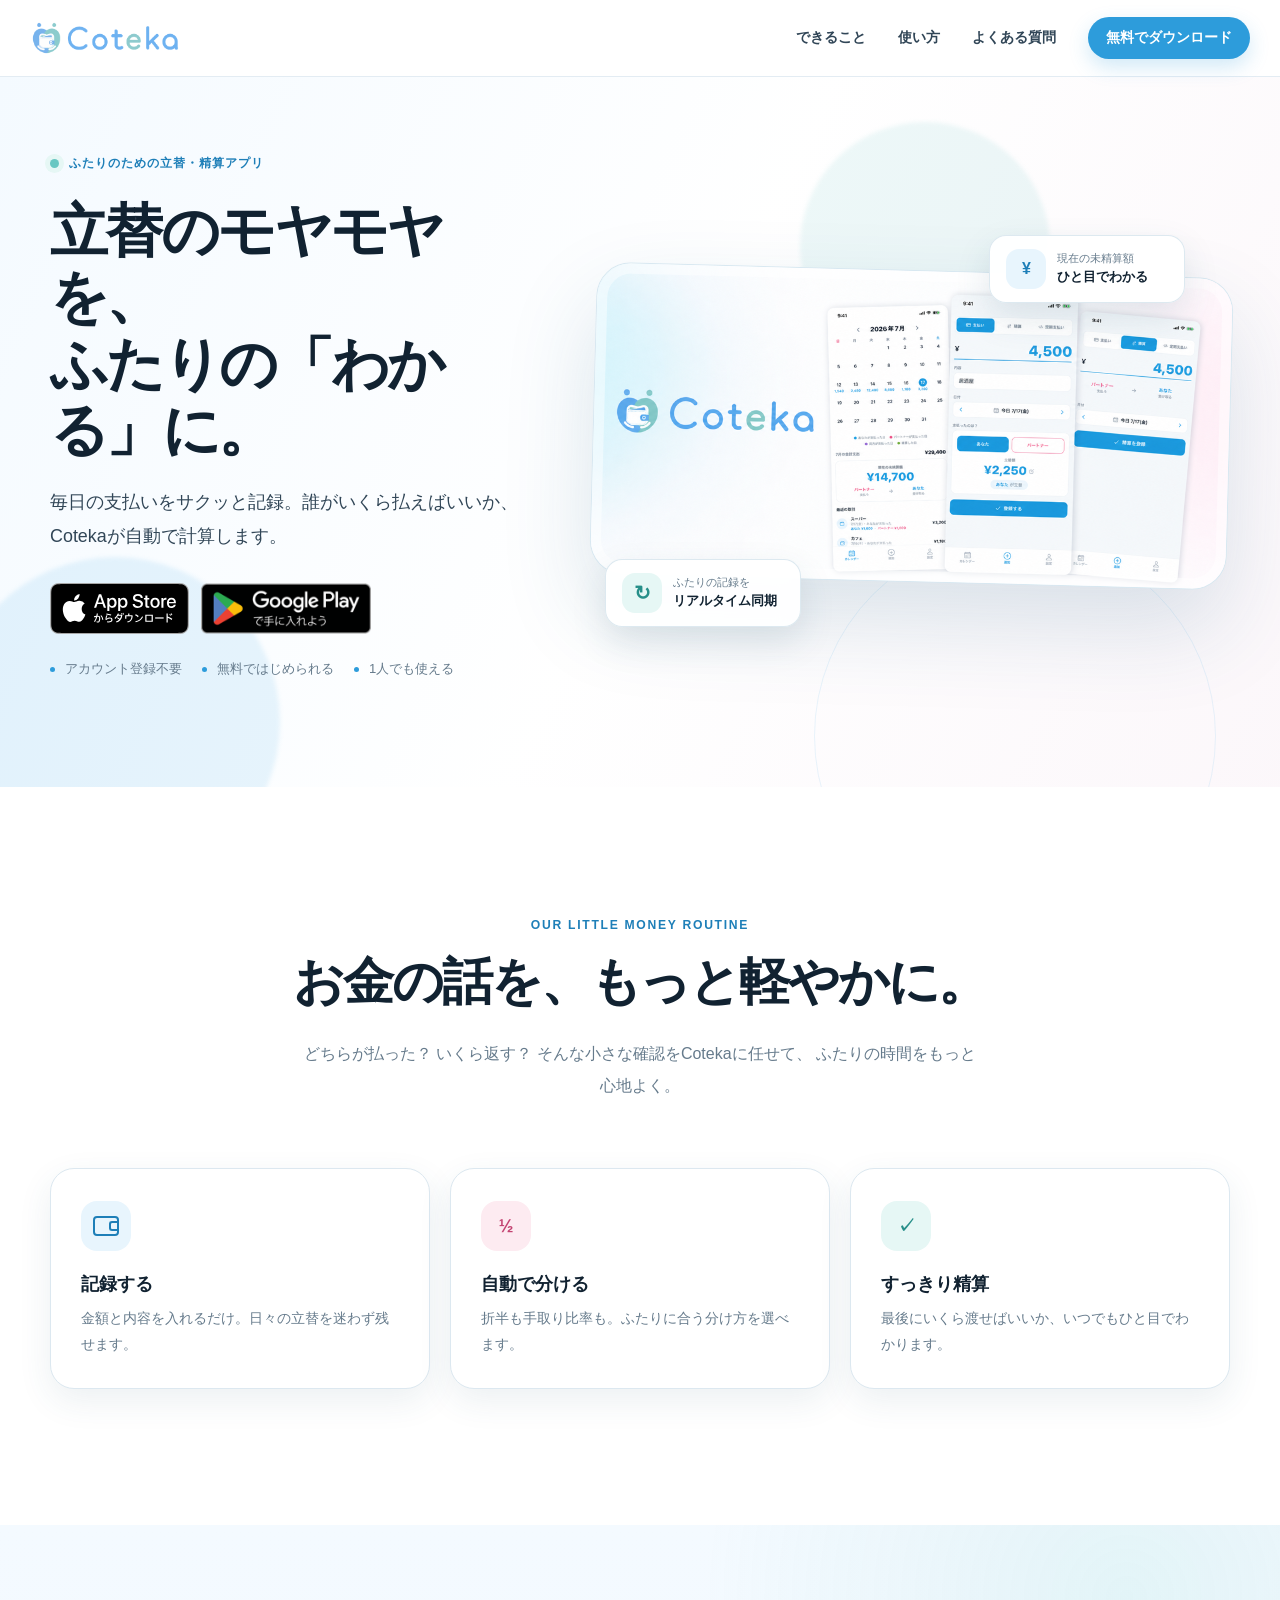
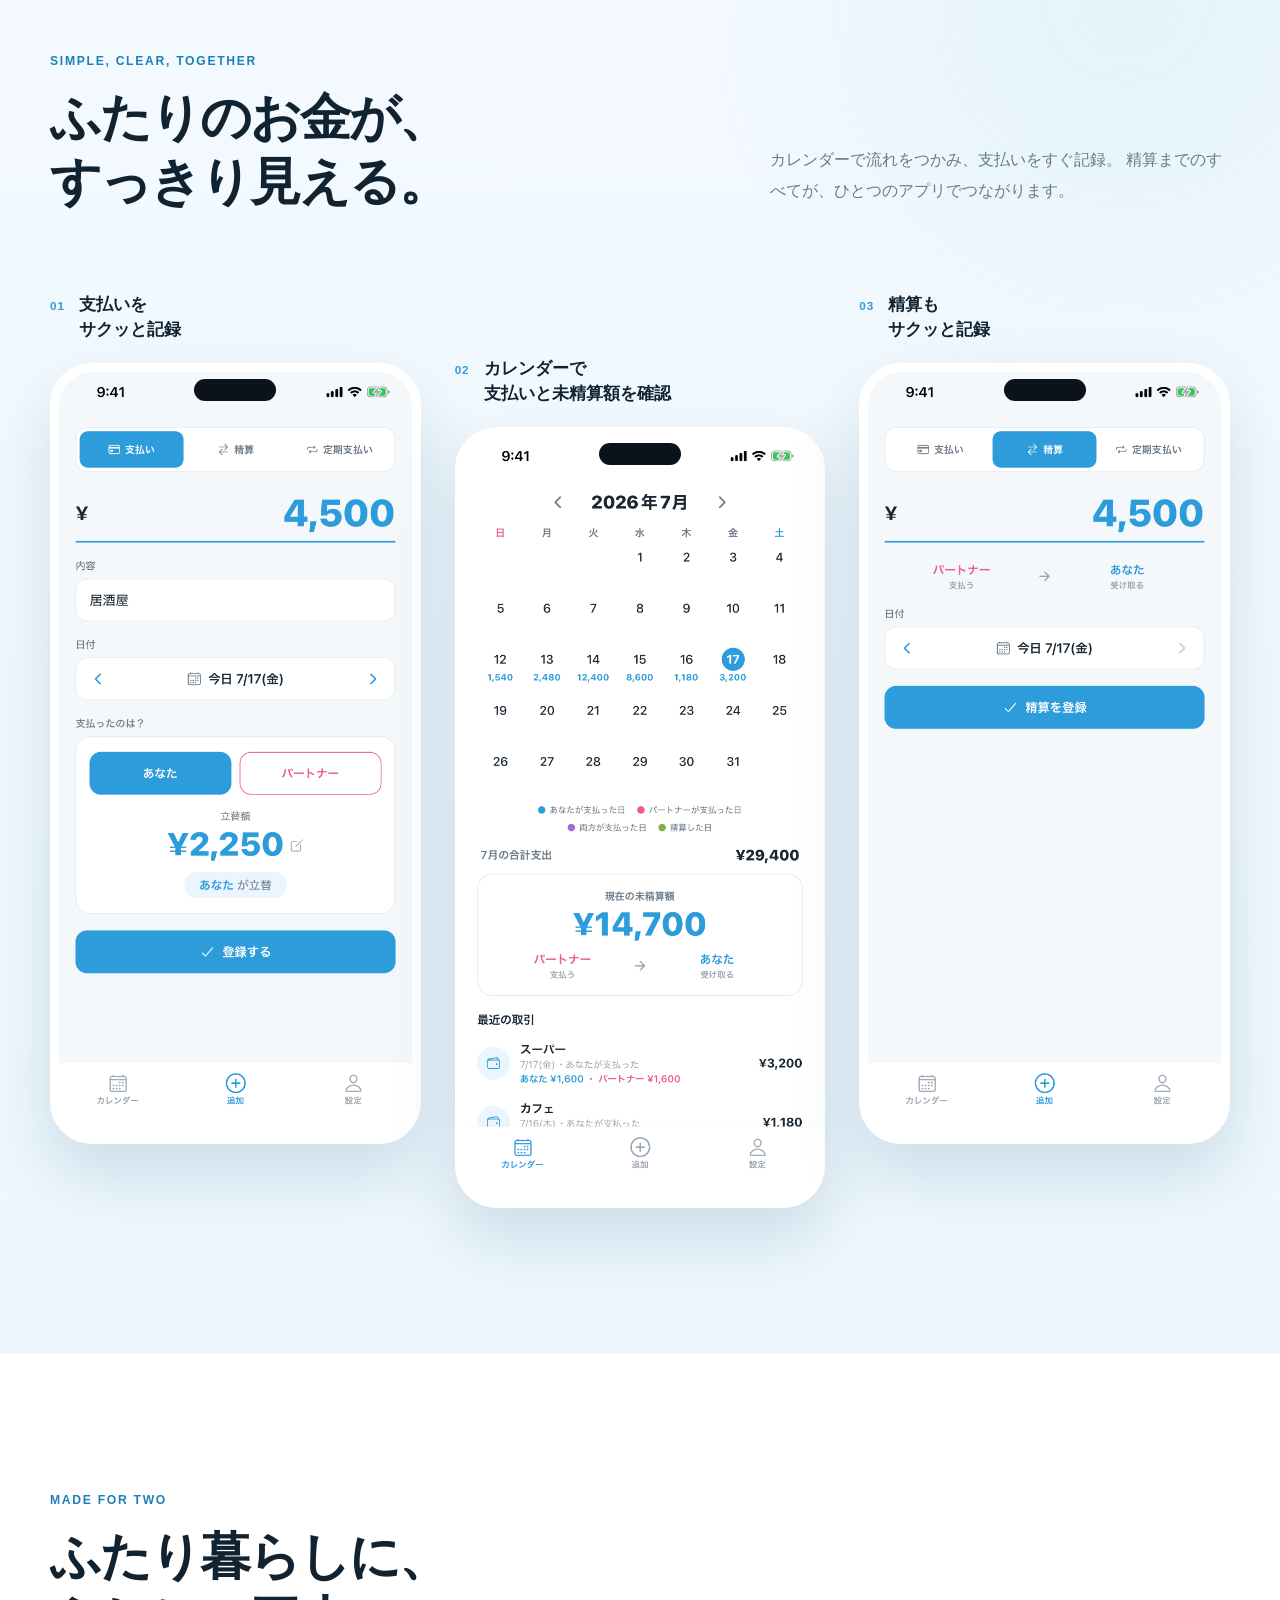
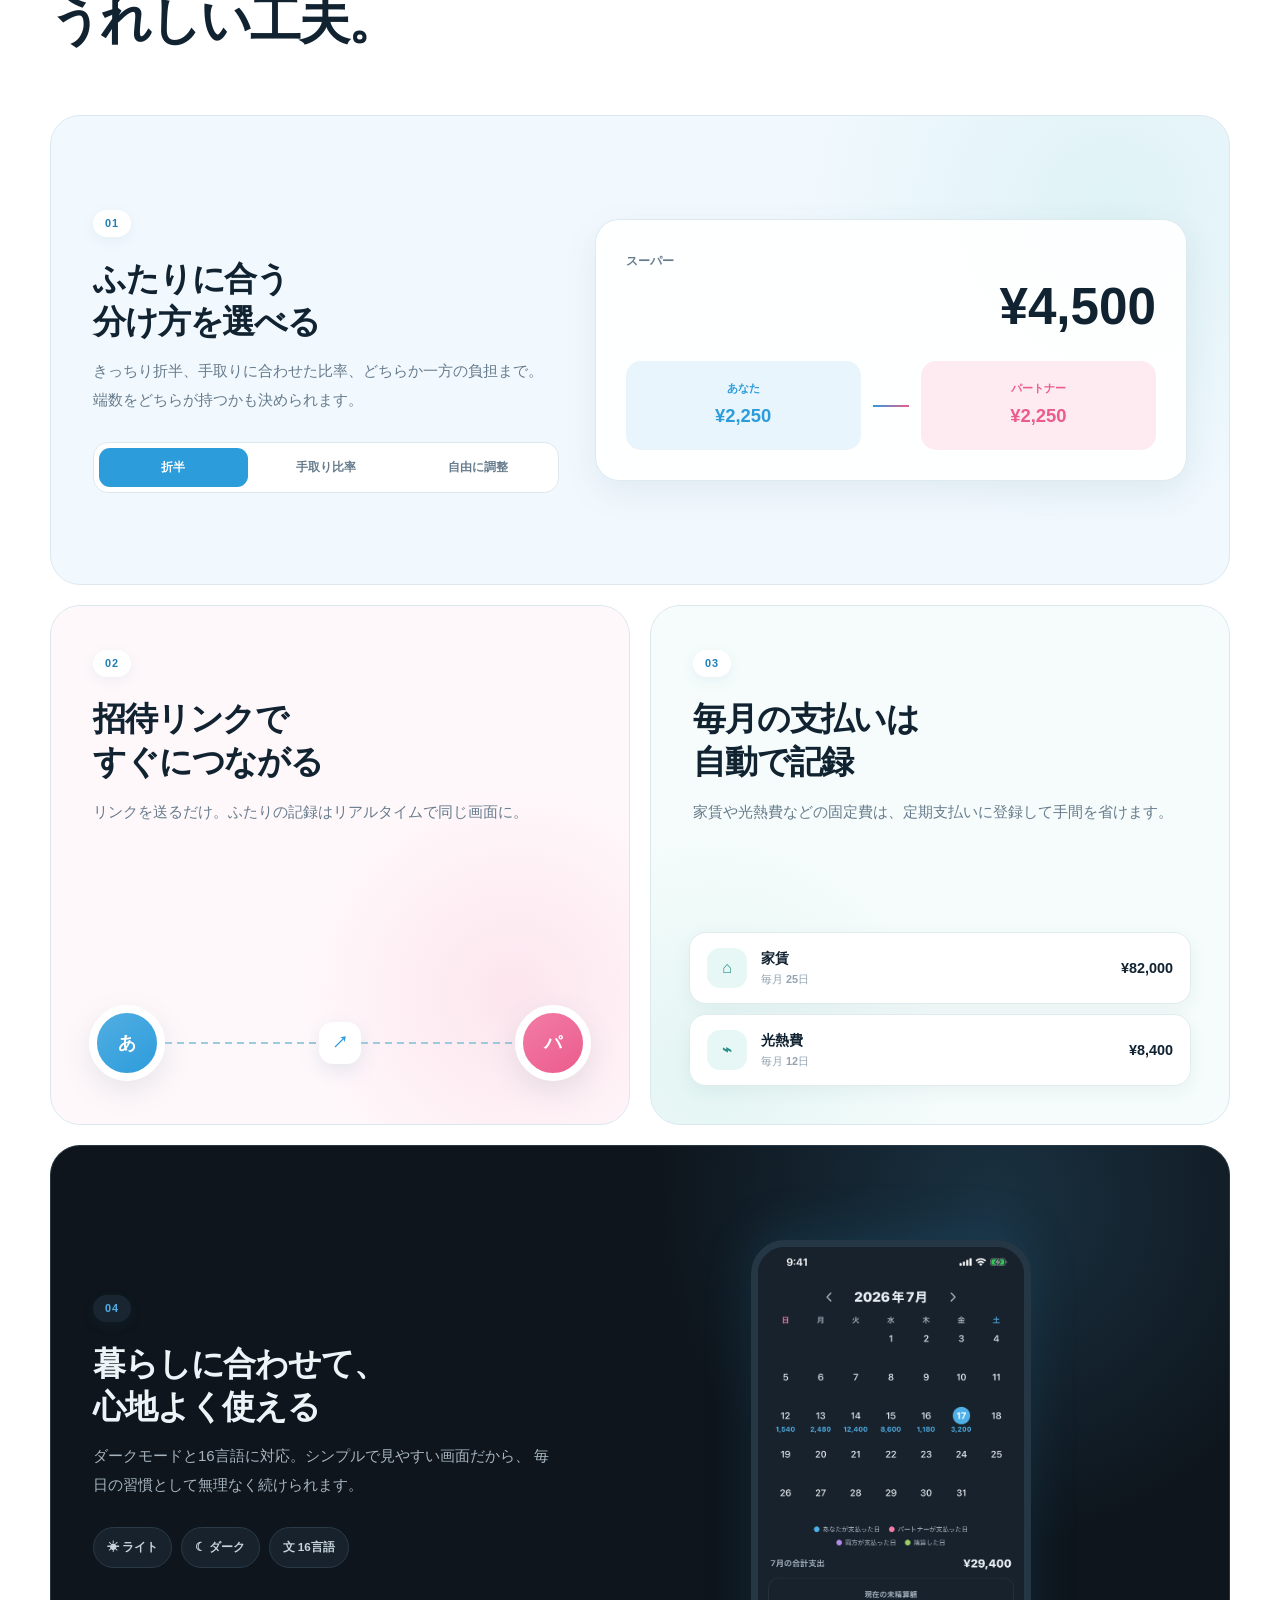
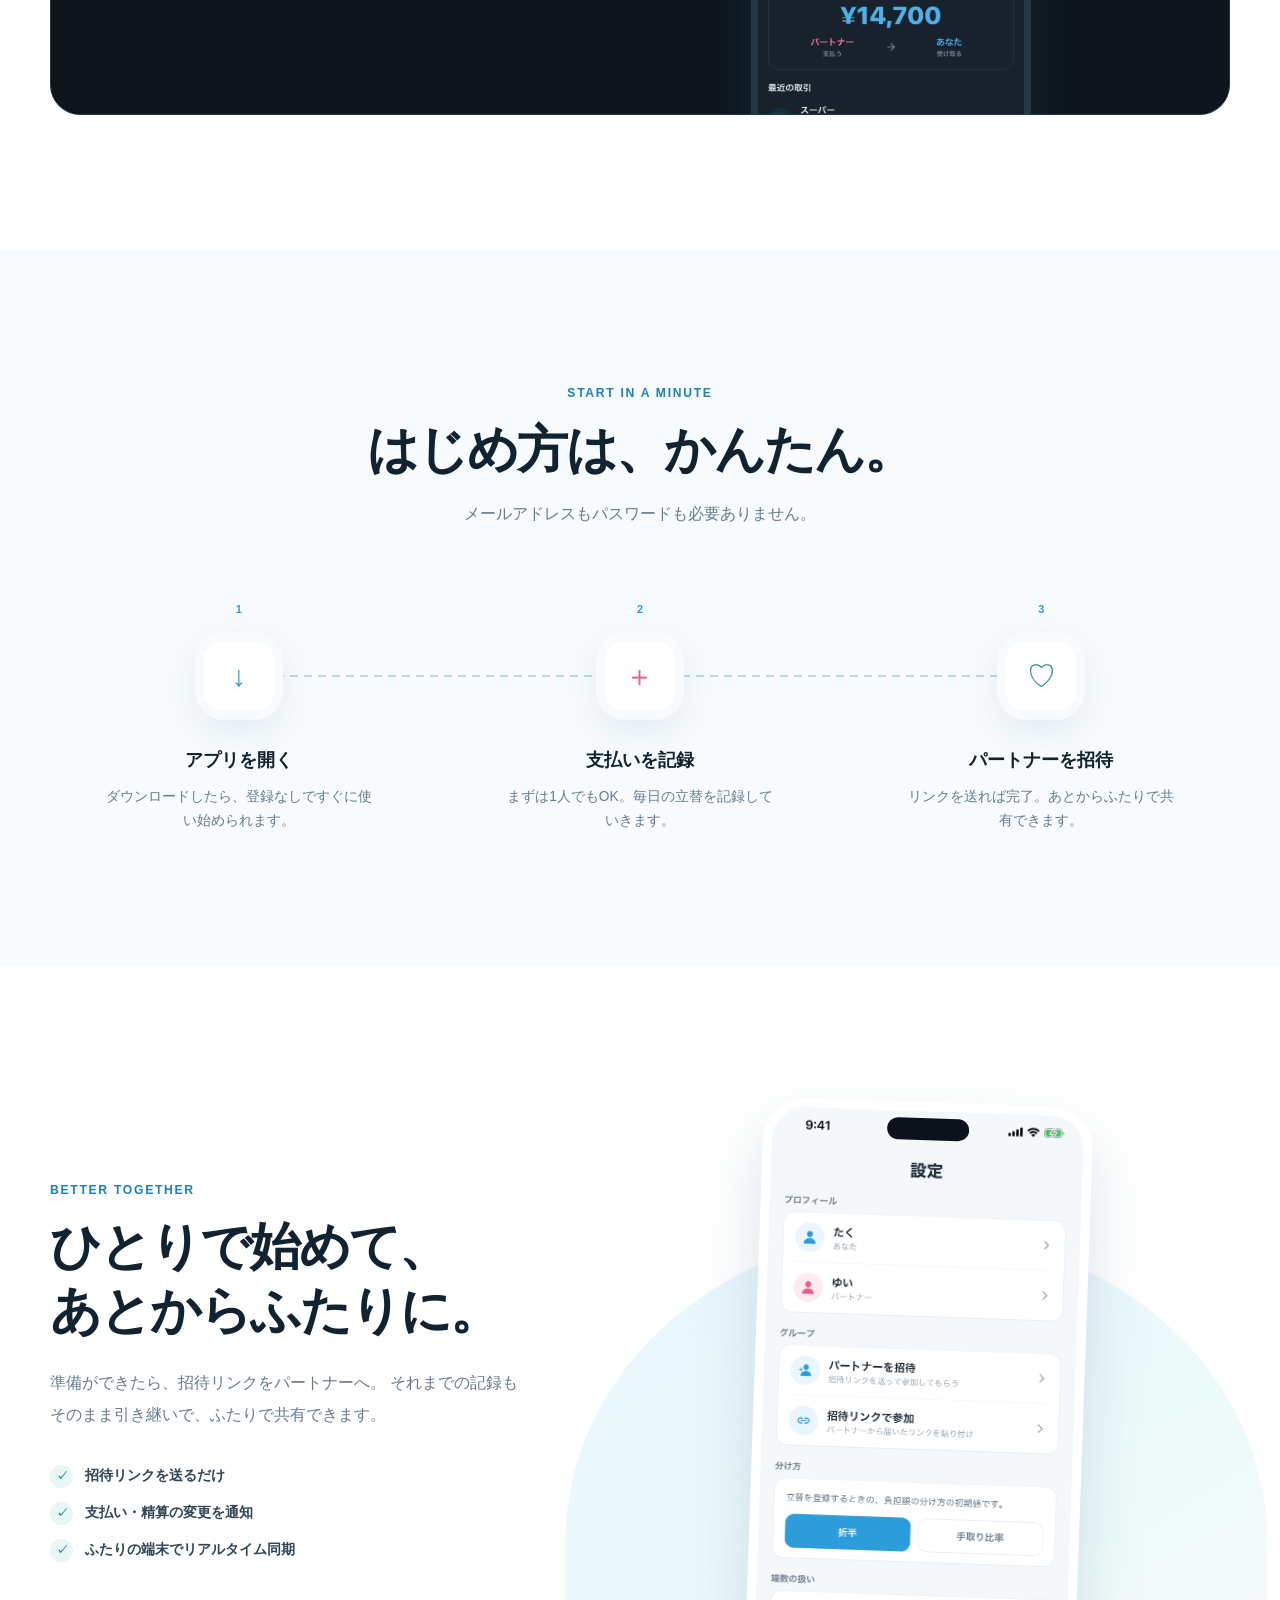
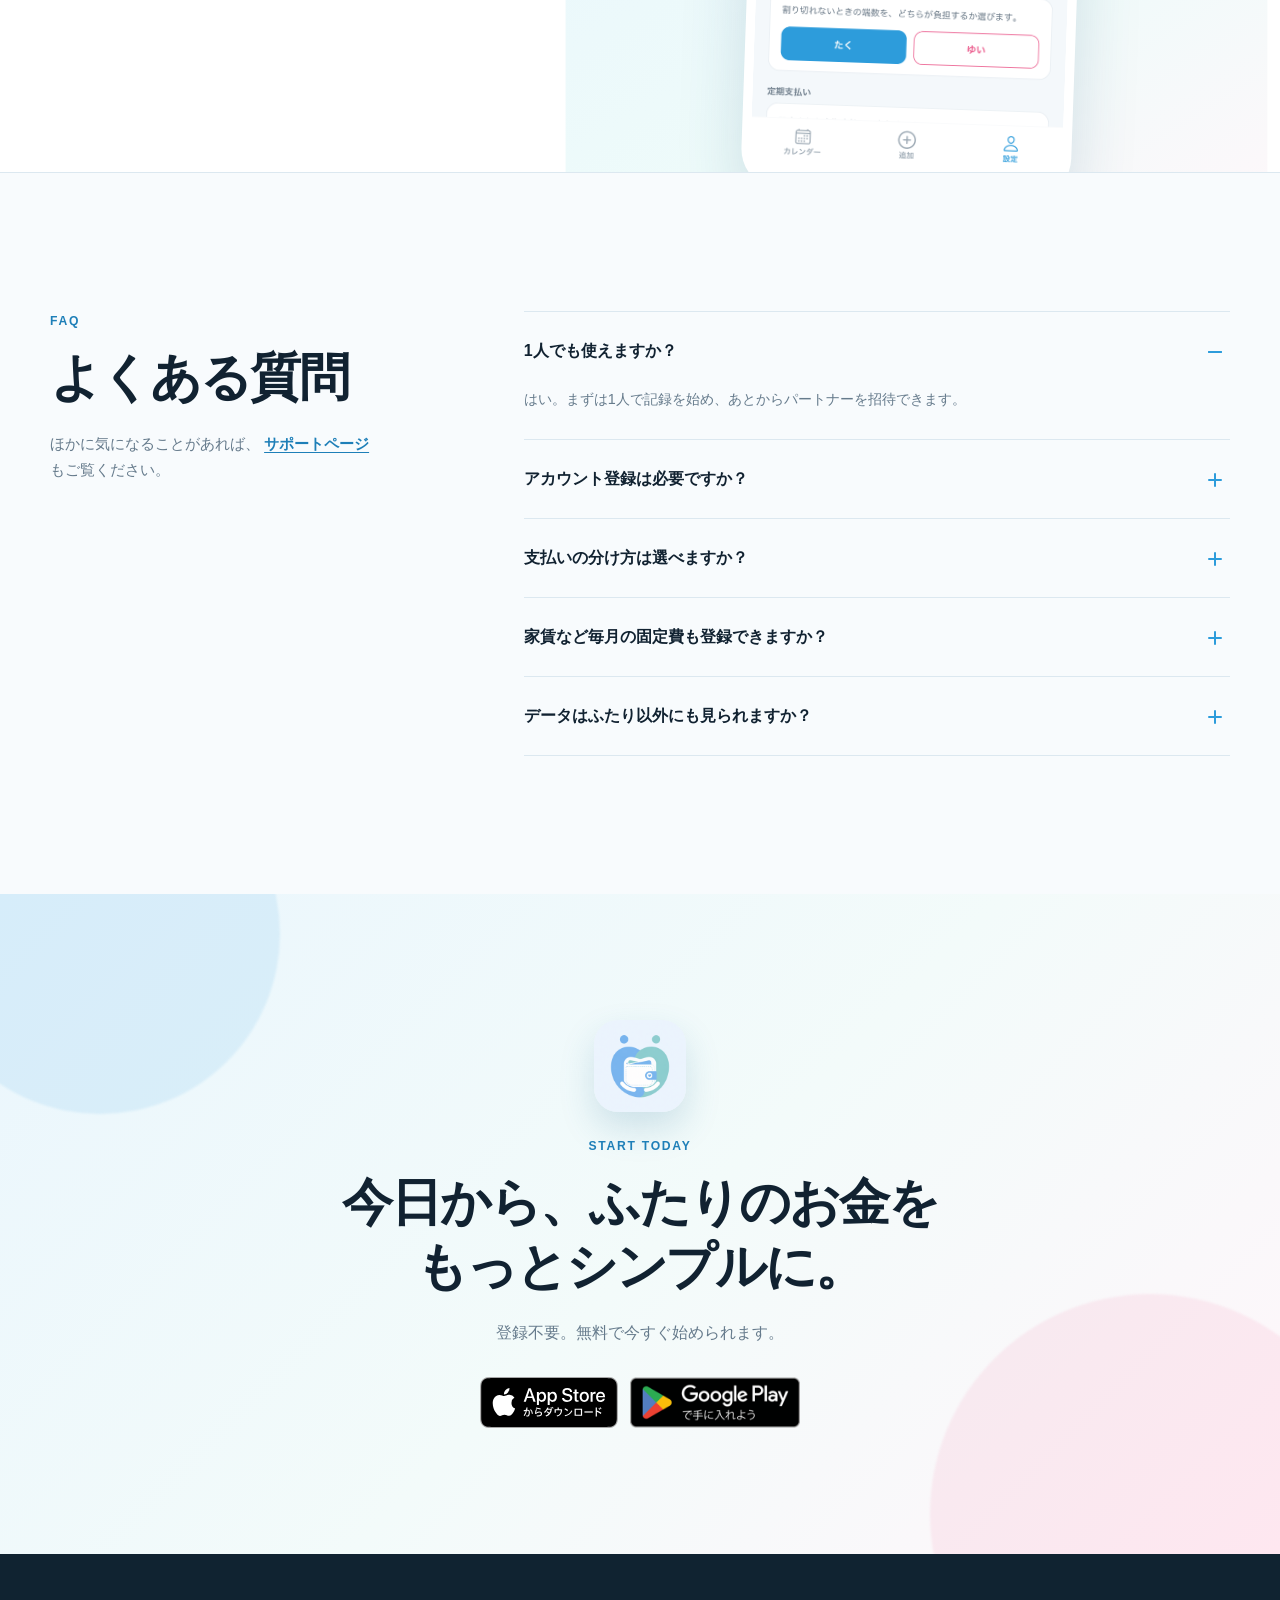
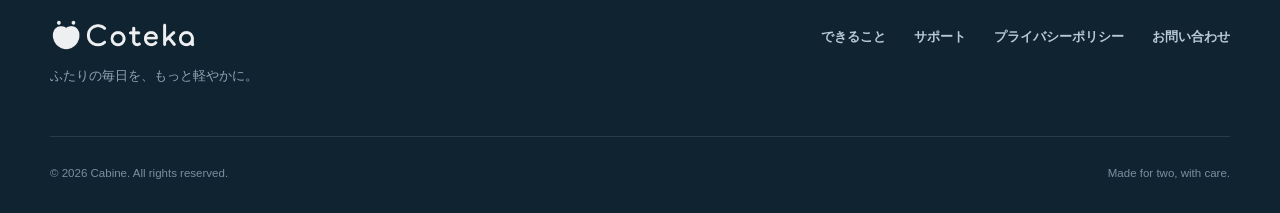
==== coteka/index.html @ ec0e676b "Add Coteka landing page" ====
<!doctype html>
<html lang="ja">
  <head>
    <meta charset="utf-8">
    <meta name="viewport" content="width=device-width, initial-scale=1">
    <meta name="theme-color" content="#f7fbff">
    <title>Coteka（コテカ）｜ふたりの立替・精算アプリ</title>
    <meta
      name="description"
      content="Coteka（コテカ）は、カップル・夫婦・同棲・ルームシェアなど、ふたりの毎日の立替をかんたんに記録・精算できるアプリです。"
    >
    <link rel="canonical" href="https://cabine.io/coteka/">
    <meta property="og:type" content="website">
    <meta property="og:locale" content="ja_JP">
    <meta property="og:site_name" content="Coteka">
    <meta property="og:title" content="Coteka｜ふたりの立替、これひとつで">
    <meta
      property="og:description"
      content="記録するだけで、誰がいくら払うかを自動計算。ふたりのための立替・精算アプリ。"
    >
    <meta property="og:url" content="https://cabine.io/coteka/">
    <meta property="og:image" content="https://cabine.io/coteka/assets/coteka-hero.png">
    <meta property="og:image:width" content="1024">
    <meta property="og:image:height" content="500">
    <meta name="twitter:card" content="summary_large_image">
    <link rel="icon" type="image/png" href="../assets/coteka-icon.png">
    <link rel="apple-touch-icon" href="../assets/coteka-icon.png">
    <link rel="stylesheet" href="./landing.css?v=20260729-2">
  </head>
  <body>
    <header class="site-header">
      <div class="nav-shell">
        <a class="brand" href="./" aria-label="Coteka ホーム">
          <img
            src="./assets/coteka-wordmark.png"
            width="1953"
            height="478"
            alt="Coteka"
          >
        </a>
        <nav class="nav-links" aria-label="メインナビゲーション">
          <a href="#features">できること</a>
          <a href="#how-to">使い方</a>
          <a href="#faq">よくある質問</a>
        </nav>
        <a class="nav-cta" href="#download">無料でダウンロード</a>
      </div>
    </header>

    <main>
      <section class="hero" aria-labelledby="hero-title">
        <div class="hero-glow hero-glow-one" aria-hidden="true"></div>
        <div class="hero-glow hero-glow-two" aria-hidden="true"></div>
        <div class="section-shell hero-grid">
          <div class="hero-copy">
            <p class="eyebrow">
              <span class="eyebrow-dot" aria-hidden="true"></span>
              ふたりのための立替・精算アプリ
            </p>
            <h1 id="hero-title">
              <span>立替のモヤモヤを、</span>
              <span>ふたりの「わかる」に。</span>
            </h1>
            <p class="hero-lead">
              毎日の支払いをサクッと記録。誰がいくら払えばいいか、
              Cotekaが自動で計算します。
            </p>
            <div class="store-links" aria-label="アプリをダウンロード">
              <a
                class="store-link"
                href="https://apps.apple.com/app/id6789443952"
                rel="noopener"
                aria-label="App Storeからダウンロード"
              >
                <img src="../assets/app-store-badge.svg" width="168" height="56" alt="">
              </a>
              <a
                class="store-link"
                href="https://play.google.com/store/apps/details?id=io.cabine.coteka"
                rel="noopener"
                aria-label="Google Playで手に入れよう"
              >
                <img src="./assets/google-play-badge.png" width="187" height="56" alt="">
              </a>
            </div>
            <ul class="hero-points" aria-label="Cotekaの特長">
              <li>アカウント登録不要</li>
              <li>無料ではじめられる</li>
              <li>1人でも使える</li>
            </ul>
          </div>

          <div class="hero-visual">
            <div class="hero-card">
              <img
                src="./assets/coteka-hero.png"
                width="1024"
                height="500"
                alt="Cotekaのカレンダー、支払い入力、精算画面"
                fetchpriority="high"
              >
            </div>
            <div class="float-note float-note-balance">
              <span class="float-icon float-icon-blue" aria-hidden="true">¥</span>
              <span>
                <small>現在の未精算額</small>
                <strong>ひと目でわかる</strong>
              </span>
            </div>
            <div class="float-note float-note-sync">
              <span class="float-icon float-icon-mint" aria-hidden="true">↻</span>
              <span>
                <small>ふたりの記録を</small>
                <strong>リアルタイム同期</strong>
              </span>
            </div>
          </div>
        </div>
      </section>

      <section class="intro" aria-labelledby="intro-title">
        <div class="section-shell intro-shell">
          <p class="section-kicker">OUR LITTLE MONEY ROUTINE</p>
          <h2 id="intro-title">
            お金の話を、<br class="mobile-break">もっと軽やかに。
          </h2>
          <p class="section-lead">
            どちらが払った？ いくら返す？ そんな小さな確認をCotekaに任せて、
            ふたりの時間をもっと心地よく。
          </p>
          <div class="intro-cards">
            <article>
              <span class="mini-icon mini-icon-wallet" aria-hidden="true"></span>
              <h3>記録する</h3>
              <p>金額と内容を入れるだけ。日々の立替を迷わず残せます。</p>
            </article>
            <article>
              <span class="mini-icon mini-icon-split" aria-hidden="true">½</span>
              <h3>自動で分ける</h3>
              <p>折半も手取り比率も。ふたりに合う分け方を選べます。</p>
            </article>
            <article>
              <span class="mini-icon mini-icon-check" aria-hidden="true">✓</span>
              <h3>すっきり精算</h3>
              <p>最後にいくら渡せばいいか、いつでもひと目でわかります。</p>
            </article>
          </div>
        </div>
      </section>

      <section class="screens-section" id="features" aria-labelledby="screens-title">
        <div class="section-shell">
          <div class="section-heading">
            <div>
              <p class="section-kicker">SIMPLE, CLEAR, TOGETHER</p>
              <h2 id="screens-title">ふたりのお金が、<br>すっきり見える。</h2>
            </div>
            <p>
              カレンダーで流れをつかみ、支払いをすぐ記録。
              精算までのすべてが、ひとつのアプリでつながります。
            </p>
          </div>

          <div class="phone-gallery" aria-label="Cotekaの画面">
            <article class="phone-feature phone-feature-input">
              <div class="feature-label">
                <span>01</span>
                <p>支払いを<br>サクッと記録</p>
              </div>
              <div class="phone-frame">
                <img
                  src="./assets/screens/input.png"
                  width="1284"
                  height="2778"
                  alt="支払い金額と分け方を入力する画面"
                  loading="lazy"
                >
              </div>
            </article>
            <article class="phone-feature phone-feature-calendar phone-feature-offset">
              <div class="feature-label">
                <span>02</span>
                <p>カレンダーで<br>支払いと未精算額を確認</p>
              </div>
              <div class="phone-frame">
                <img
                  src="./assets/screens/calendar.png"
                  width="1284"
                  height="2778"
                  alt="月ごとの支払いと未精算額を表示するカレンダー画面"
                  loading="lazy"
                >
              </div>
            </article>
            <article class="phone-feature phone-feature-settlement">
              <div class="feature-label">
                <span>03</span>
                <p>精算も<br>サクッと記録</p>
              </div>
              <div class="phone-frame">
                <img
                  src="./assets/screens/settlement.png"
                  width="1284"
                  height="2778"
                  alt="精算金額と支払う相手を入力する画面"
                  loading="lazy"
                >
              </div>
            </article>
          </div>
        </div>
      </section>

      <section class="feature-grid-section" aria-labelledby="feature-grid-title">
        <div class="section-shell">
          <div class="feature-grid-heading">
            <p class="section-kicker">MADE FOR TWO</p>
            <h2 id="feature-grid-title">ふたり暮らしに、<br>うれしい工夫。</h2>
          </div>
          <div class="feature-grid">
            <article class="feature-card feature-card-wide split-card">
              <div class="feature-card-copy">
                <span class="card-number">01</span>
                <h3>ふたりに合う<br>分け方を選べる</h3>
                <p>
                  きっちり折半、手取りに合わせた比率、どちらか一方の負担まで。
                  端数をどちらが持つかも決められます。
                </p>
                <div class="split-options" aria-hidden="true">
                  <span class="active">折半</span>
                  <span>手取り比率</span>
                  <span>自由に調整</span>
                </div>
              </div>
              <div class="balance-visual" aria-label="4,500円を2,250円ずつ折半">
                <p>スーパー</p>
                <strong>¥4,500</strong>
                <div class="balance-line">
                  <span><small>あなた</small>¥2,250</span>
                  <i aria-hidden="true"></i>
                  <span><small>パートナー</small>¥2,250</span>
                </div>
              </div>
            </article>

            <article class="feature-card invite-card">
              <span class="card-number">02</span>
              <h3>招待リンクで<br>すぐにつながる</h3>
              <p>リンクを送るだけ。ふたりの記録はリアルタイムで同じ画面に。</p>
              <div class="invite-visual" aria-hidden="true">
                <div class="avatar avatar-you">あ</div>
                <div class="link-line"><span></span><i>↗</i><span></span></div>
                <div class="avatar avatar-partner">パ</div>
              </div>
            </article>

            <article class="feature-card recurring-card">
              <span class="card-number">03</span>
              <h3>毎月の支払いは<br>自動で記録</h3>
              <p>家賃や光熱費などの固定費は、定期支払いに登録して手間を省けます。</p>
              <div class="recurring-list" aria-hidden="true">
                <div><span class="bill-icon">⌂</span><p>家賃<small>毎月 25日</small></p><strong>¥82,000</strong></div>
                <div><span class="bill-icon">⌁</span><p>光熱費<small>毎月 12日</small></p><strong>¥8,400</strong></div>
              </div>
            </article>

            <article class="feature-card feature-card-wide theme-card">
              <div class="theme-copy">
                <span class="card-number">04</span>
                <h3>暮らしに合わせて、<br>心地よく使える</h3>
                <p>
                  ダークモードと16言語に対応。シンプルで見やすい画面だから、
                  毎日の習慣として無理なく続けられます。
                </p>
                <div class="theme-tags">
                  <span>☀ ライト</span>
                  <span>☾ ダーク</span>
                  <span>文 16言語</span>
                </div>
              </div>
              <div class="dark-phone">
                <img
                  src="./assets/screens/calendar-dark.png"
                  width="1284"
                  height="2778"
                  alt="Cotekaのダークモードのカレンダー画面"
                  loading="lazy"
                >
              </div>
            </article>
          </div>
        </div>
      </section>

      <section class="how-section" id="how-to" aria-labelledby="how-title">
        <div class="section-shell">
          <div class="how-heading">
            <p class="section-kicker">START IN A MINUTE</p>
            <h2 id="how-title">はじめ方は、かんたん。</h2>
            <p>メールアドレスもパスワードも必要ありません。</p>
          </div>
          <ol class="steps">
            <li>
              <span class="step-number">1</span>
              <div class="step-icon step-download" aria-hidden="true">↓</div>
              <h3>アプリを開く</h3>
              <p>ダウンロードしたら、登録なしですぐに使い始められます。</p>
            </li>
            <li>
              <span class="step-number">2</span>
              <div class="step-icon step-record" aria-hidden="true">＋</div>
              <h3>支払いを記録</h3>
              <p>まずは1人でもOK。毎日の立替を記録していきます。</p>
            </li>
            <li>
              <span class="step-number">3</span>
              <div class="step-icon step-invite" aria-hidden="true">♡</div>
              <h3>パートナーを招待</h3>
              <p>リンクを送れば完了。あとからふたりで共有できます。</p>
            </li>
          </ol>
        </div>
      </section>

      <section class="invite-showcase" aria-labelledby="invite-title">
        <div class="section-shell invite-showcase-grid">
          <div class="invite-copy">
            <p class="section-kicker">BETTER TOGETHER</p>
            <h2 id="invite-title">ひとりで始めて、<br>あとからふたりに。</h2>
            <p>
              準備ができたら、招待リンクをパートナーへ。
              それまでの記録もそのまま引き継いで、ふたりで共有できます。
            </p>
            <ul>
              <li><span>✓</span> 招待リンクを送るだけ</li>
              <li><span>✓</span> 支払い・精算の変更を通知</li>
              <li><span>✓</span> ふたりの端末でリアルタイム同期</li>
            </ul>
          </div>
          <div class="invite-phone-wrap">
            <div class="invite-phone-halo" aria-hidden="true"></div>
            <div class="phone-frame invite-phone">
              <img
                src="./assets/screens/settings.png"
                width="1284"
                height="2778"
                alt="パートナー招待や分け方を設定する画面"
                loading="lazy"
              >
            </div>
          </div>
        </div>
      </section>

      <section class="faq-section" id="faq" aria-labelledby="faq-title">
        <div class="section-shell faq-grid">
          <div class="faq-heading">
            <p class="section-kicker">FAQ</p>
            <h2 id="faq-title">よくある質問</h2>
            <p>
              ほかに気になることがあれば、
              <a href="./support/">サポートページ</a>もご覧ください。
            </p>
          </div>
          <div class="faq-list">
            <details open>
              <summary>1人でも使えますか？</summary>
              <p>はい。まずは1人で記録を始め、あとからパートナーを招待できます。</p>
            </details>
            <details>
              <summary>アカウント登録は必要ですか？</summary>
              <p>必要ありません。メールアドレスやパスワードを入力せず、開いてすぐに使えます。</p>
            </details>
            <details>
              <summary>支払いの分け方は選べますか？</summary>
              <p>
                折半・手取り比率・片方負担から選べます。負担額を直接調整することもでき、
                割り切れない端数をどちらが負担するかも設定できます。
              </p>
            </details>
            <details>
              <summary>家賃など毎月の固定費も登録できますか？</summary>
              <p>はい。定期支払いとして登録すると、毎月自動で履歴に反映されます。</p>
            </details>
            <details>
              <summary>データはふたり以外にも見られますか？</summary>
              <p>
                同じグループに参加しているふたりだけで共有されます。
                詳しくはプライバシーポリシーをご確認ください。
              </p>
            </details>
          </div>
        </div>
      </section>

      <section class="download-section" id="download" aria-labelledby="download-title">
        <div class="download-orb download-orb-one" aria-hidden="true"></div>
        <div class="download-orb download-orb-two" aria-hidden="true"></div>
        <div class="section-shell download-shell">
          <img
            class="download-icon"
            src="../assets/coteka-icon.png"
            width="256"
            height="256"
            alt=""
          >
          <p class="section-kicker">START TODAY</p>
          <h2 id="download-title">今日から、ふたりのお金を<br>もっとシンプルに。</h2>
          <p>登録不要。無料で今すぐ始められます。</p>
          <div class="store-links store-links-center" aria-label="アプリをダウンロード">
            <a
              class="store-link"
              href="https://apps.apple.com/app/id6789443952"
              rel="noopener"
              aria-label="App Storeからダウンロード"
            >
              <img src="../assets/app-store-badge.svg" width="168" height="56" alt="">
            </a>
            <a
              class="store-link"
              href="https://play.google.com/store/apps/details?id=io.cabine.coteka"
              rel="noopener"
              aria-label="Google Playで手に入れよう"
            >
              <img src="./assets/google-play-badge.png" width="187" height="56" alt="">
            </a>
          </div>
        </div>
      </section>
    </main>

    <footer class="site-footer">
      <div class="section-shell footer-grid">
        <div class="footer-brand">
          <img
            src="./assets/coteka-wordmark.png"
            width="1953"
            height="478"
            alt="Coteka"
          >
          <p>ふたりの毎日を、もっと軽やかに。</p>
        </div>
        <nav class="footer-links" aria-label="フッターナビゲーション">
          <a href="#features">できること</a>
          <a href="./support/">サポート</a>
          <a href="./privacy/">プライバシーポリシー</a>
          <a href="mailto:support@cabine.io">お問い合わせ</a>
        </nav>
      </div>
      <div class="section-shell footer-bottom">
        <p>&copy; 2026 Cabine. All rights reserved.</p>
        <p>Made for two, with care.</p>
      </div>
    </footer>
  </body>
</html>
---- coteka/landing.css ----
:root {
  color-scheme: light;
  --ink: #112231;
  --ink-soft: #314657;
  --muted: #667b8c;
  --muted-light: #93a3b0;
  --paper: #ffffff;
  --paper-blue: #f5faff;
  --panel: #ffffff;
  --line: #dce8f0;
  --blue: #2d9cdb;
  --blue-dark: #1e7fb8;
  --blue-soft: #e8f5fd;
  --blue-pale: #f2f9fe;
  --pink: #eb5c8d;
  --pink-soft: #fdebf1;
  --mint: #68c7c2;
  --mint-soft: #e6f7f5;
  --purple: #9b6dd6;
  --shadow: 0 24px 60px rgba(30, 92, 132, 0.13);
  --shadow-soft: 0 12px 34px rgba(41, 85, 113, 0.09);
}

* {
  box-sizing: border-box;
}

html {
  scroll-behavior: smooth;
  scroll-padding-top: 92px;
}

body {
  margin: 0;
  overflow-x: hidden;
  color: var(--ink);
  background: var(--paper);
  font-family: -apple-system, BlinkMacSystemFont, "Hiragino Sans", "Yu Gothic", "Noto Sans JP", "Segoe UI", sans-serif;
  font-size: 16px;
  line-height: 1.75;
  -webkit-font-smoothing: antialiased;
}

img {
  display: block;
  max-width: 100%;
}

a {
  color: inherit;
}

button,
summary,
a {
  -webkit-tap-highlight-color: transparent;
}

.section-shell {
  width: min(1180px, calc(100% - 48px));
  margin-inline: auto;
}

.site-header {
  position: sticky;
  z-index: 50;
  top: 0;
  border-bottom: 1px solid rgba(220, 232, 240, 0.8);
  background: rgba(255, 255, 255, 0.88);
  backdrop-filter: blur(18px);
  -webkit-backdrop-filter: blur(18px);
}

.nav-shell {
  display: flex;
  width: min(1220px, calc(100% - 48px));
  height: 76px;
  margin-inline: auto;
  align-items: center;
  gap: 32px;
}

.brand {
  display: block;
  width: 152px;
  flex: 0 0 auto;
}

.brand img {
  width: 100%;
  height: auto;
}

.nav-links {
  display: flex;
  margin-left: auto;
  align-items: center;
  gap: 32px;
}

.nav-links a,
.footer-links a {
  color: var(--ink-soft);
  font-size: 0.9rem;
  font-weight: 650;
  text-decoration: none;
}

.nav-links a {
  position: relative;
}

.nav-links a::after {
  position: absolute;
  right: 0;
  bottom: -7px;
  left: 0;
  height: 2px;
  border-radius: 999px;
  background: var(--blue);
  content: "";
  transform: scaleX(0);
  transition: transform 180ms ease;
}

.nav-links a:hover::after,
.nav-links a:focus-visible::after {
  transform: scaleX(1);
}

.nav-cta {
  display: inline-flex;
  min-height: 42px;
  padding: 9px 18px;
  align-items: center;
  justify-content: center;
  border-radius: 999px;
  color: #fff;
  background: var(--blue);
  box-shadow: 0 8px 20px rgba(45, 156, 219, 0.22);
  font-size: 0.86rem;
  font-weight: 750;
  text-decoration: none;
  transition: transform 180ms ease, background 180ms ease, box-shadow 180ms ease;
}

.nav-cta:hover,
.nav-cta:focus-visible {
  background: var(--blue-dark);
  box-shadow: 0 11px 25px rgba(45, 156, 219, 0.28);
  transform: translateY(-1px);
}

.hero {
  position: relative;
  min-height: 710px;
  overflow: hidden;
  background:
    linear-gradient(115deg, rgba(244, 250, 255, 0.98), rgba(255, 255, 255, 0.98) 52%, rgba(252, 247, 250, 0.95)),
    var(--paper-blue);
}

.hero::after {
  position: absolute;
  right: 5%;
  bottom: -150px;
  width: 400px;
  height: 400px;
  border: 1px solid rgba(45, 156, 219, 0.1);
  border-radius: 50%;
  content: "";
}

.hero-grid {
  position: relative;
  z-index: 2;
  display: grid;
  min-height: 710px;
  align-items: center;
  gap: 62px;
  grid-template-columns: minmax(430px, 0.86fr) minmax(0, 1.14fr);
  padding-block: 64px 76px;
}

.hero-copy {
  padding-bottom: 18px;
}

.eyebrow,
.section-kicker {
  margin: 0;
  color: var(--blue-dark);
  font-size: 0.76rem;
  font-weight: 800;
  letter-spacing: 0.14em;
}

.eyebrow {
  display: flex;
  align-items: center;
  gap: 10px;
  letter-spacing: 0.08em;
}

.eyebrow-dot {
  width: 9px;
  height: 9px;
  border-radius: 50%;
  background: var(--mint);
  box-shadow: 0 0 0 5px var(--mint-soft);
}

.hero h1 {
  margin: 24px 0 22px;
  font-size: clamp(2.85rem, 4.5vw, 4.7rem);
  font-weight: 800;
  letter-spacing: -0.045em;
  line-height: 1.15;
}

.hero h1 span {
  display: block;
}

.hero-lead {
  max-width: 540px;
  margin: 0;
  color: var(--ink-soft);
  font-size: clamp(1rem, 1.4vw, 1.18rem);
  line-height: 1.9;
}

.store-links {
  display: flex;
  margin-top: 30px;
  align-items: center;
  gap: 12px;
}

.store-link {
  display: block;
  border-radius: 9px;
  outline-offset: 4px;
  transition: transform 180ms ease, filter 180ms ease;
}

.store-link:hover,
.store-link:focus-visible {
  filter: brightness(1.07);
  transform: translateY(-2px);
}

.store-link img {
  width: auto;
  height: 51px;
  object-fit: contain;
}

.hero-points {
  display: flex;
  margin: 24px 0 0;
  padding: 0;
  flex-wrap: wrap;
  gap: 8px 20px;
  color: var(--muted);
  font-size: 0.82rem;
  list-style: none;
}

.hero-points li {
  position: relative;
  padding-left: 15px;
}

.hero-points li::before {
  position: absolute;
  top: 0.7em;
  left: 0;
  width: 5px;
  height: 5px;
  border-radius: 50%;
  background: var(--blue);
  content: "";
}

.hero-visual {
  position: relative;
  padding: 48px 0;
}

.hero-card {
  position: relative;
  overflow: hidden;
  border: 1px solid rgba(214, 231, 241, 0.95);
  border-radius: 34px;
  background: #fff;
  box-shadow: 0 40px 90px rgba(29, 91, 132, 0.16);
  transform: rotate(1.5deg);
}

.hero-card::before {
  position: absolute;
  z-index: 2;
  inset: 0;
  border: 10px solid rgba(255, 255, 255, 0.45);
  border-radius: inherit;
  content: "";
  pointer-events: none;
}

.hero-card img {
  width: 100%;
  height: auto;
}

.float-note {
  position: absolute;
  z-index: 3;
  display: flex;
  min-width: 196px;
  padding: 13px 16px;
  align-items: center;
  gap: 11px;
  border: 1px solid rgba(220, 232, 240, 0.95);
  border-radius: 17px;
  background: rgba(255, 255, 255, 0.94);
  box-shadow: 0 15px 35px rgba(39, 82, 110, 0.13);
  backdrop-filter: blur(12px);
}

.float-note-balance {
  top: 13px;
  right: 7%;
}

.float-note-sync {
  bottom: 3px;
  left: 2%;
}

.float-icon {
  display: grid;
  width: 40px;
  height: 40px;
  flex: 0 0 auto;
  place-items: center;
  border-radius: 13px;
  font-weight: 800;
}

.float-icon-blue {
  color: var(--blue-dark);
  background: var(--blue-soft);
}

.float-icon-mint {
  color: #278f89;
  background: var(--mint-soft);
  font-size: 1.25rem;
}

.float-note span:last-child {
  display: flex;
  flex-direction: column;
  line-height: 1.45;
}

.float-note small {
  color: var(--muted);
  font-size: 0.68rem;
}

.float-note strong {
  color: var(--ink);
  font-size: 0.84rem;
}

.hero-glow {
  position: absolute;
  border-radius: 50%;
  filter: blur(2px);
}

.hero-glow-one {
  top: 45px;
  right: 18%;
  width: 250px;
  height: 250px;
  background: rgba(104, 199, 194, 0.12);
}

.hero-glow-two {
  bottom: -100px;
  left: -50px;
  width: 330px;
  height: 330px;
  background: rgba(45, 156, 219, 0.1);
}

.intro {
  padding: 128px 0 136px;
  background: #fff;
}

.intro-shell {
  text-align: center;
}

.intro h2,
.section-heading h2,
.feature-grid-heading h2,
.how-heading h2,
.invite-copy h2,
.faq-heading h2,
.download-shell h2 {
  margin: 14px 0 0;
  font-size: clamp(2.2rem, 4vw, 3.65rem);
  font-weight: 800;
  letter-spacing: -0.04em;
  line-height: 1.25;
}

.intro .section-lead {
  max-width: 680px;
  margin: 24px auto 0;
  color: var(--muted);
  font-size: 1rem;
  line-height: 2;
}

.mobile-break {
  display: none;
}

.intro-cards {
  display: grid;
  margin-top: 66px;
  gap: 20px;
  grid-template-columns: repeat(3, 1fr);
  text-align: left;
}

.intro-cards article {
  padding: 32px 30px 30px;
  border: 1px solid var(--line);
  border-radius: 24px;
  background: #fff;
  box-shadow: var(--shadow-soft);
}

.mini-icon {
  display: grid;
  width: 50px;
  height: 50px;
  place-items: center;
  border-radius: 16px;
  color: var(--blue-dark);
  background: var(--blue-soft);
  font-size: 1.1rem;
  font-weight: 850;
}

.mini-icon-wallet {
  position: relative;
}

.mini-icon-wallet::before {
  width: 22px;
  height: 16px;
  border: 2px solid currentColor;
  border-radius: 4px;
  content: "";
}

.mini-icon-wallet::after {
  position: absolute;
  width: 8px;
  height: 6px;
  border: 2px solid currentColor;
  border-right: 0;
  border-radius: 3px 0 0 3px;
  content: "";
  transform: translateX(8px);
}

.mini-icon-split {
  color: #c34371;
  background: var(--pink-soft);
}

.mini-icon-check {
  color: #278f89;
  background: var(--mint-soft);
}

.intro-cards h3 {
  margin: 20px 0 8px;
  font-size: 1.15rem;
  line-height: 1.45;
}

.intro-cards p {
  margin: 0;
  color: var(--muted);
  font-size: 0.9rem;
  line-height: 1.8;
}

.screens-section {
  overflow: hidden;
  padding: 126px 0 146px;
  background:
    radial-gradient(circle at 88% 5%, rgba(104, 199, 194, 0.12), transparent 24%),
    linear-gradient(180deg, #f4faff, #edf7fd);
}

.section-heading {
  display: grid;
  align-items: end;
  gap: 80px;
  grid-template-columns: 1fr 0.72fr;
}

.section-heading > p {
  margin: 0 0 8px;
  color: var(--muted);
  line-height: 1.95;
}

.phone-gallery {
  display: grid;
  margin-top: 78px;
  align-items: start;
  gap: 34px;
  grid-template-columns: repeat(3, 1fr);
}

.phone-feature {
  min-width: 0;
}

.phone-feature-offset {
  margin-top: 64px;
}

.feature-label {
  display: flex;
  margin-bottom: 20px;
  align-items: flex-start;
  gap: 14px;
}

.feature-label > span {
  padding-top: 4px;
  color: var(--blue);
  font-size: 0.73rem;
  font-weight: 800;
  letter-spacing: 0.08em;
}

.feature-label p {
  margin: 0;
  font-size: 1.06rem;
  font-weight: 750;
  line-height: 1.5;
}

.phone-frame {
  position: relative;
  overflow: hidden;
  border: 9px solid #fff;
  border-radius: 42px;
  background: #fff;
  box-shadow: 0 30px 65px rgba(35, 91, 127, 0.17);
}

.phone-frame::before {
  position: absolute;
  z-index: 2;
  top: 7px;
  left: 50%;
  width: 82px;
  height: 22px;
  border-radius: 999px;
  background: #0b1219;
  content: "";
  transform: translateX(-50%);
}

.phone-frame img {
  width: 100%;
  height: auto;
  border-radius: 33px;
}

.feature-grid-section {
  padding: 136px 0;
  background: #fff;
}

.feature-grid-heading {
  max-width: 660px;
  margin-bottom: 62px;
}

.feature-grid {
  display: grid;
  gap: 20px;
  grid-template-columns: repeat(2, minmax(0, 1fr));
}

.feature-card {
  position: relative;
  min-height: 520px;
  overflow: hidden;
  padding: 42px;
  border: 1px solid var(--line);
  border-radius: 30px;
  background: var(--paper-blue);
}

.feature-card-wide {
  display: grid;
  min-height: 470px;
  align-items: center;
  gap: 36px;
  grid-column: 1 / -1;
  grid-template-columns: 0.88fr 1.12fr;
}

.card-number {
  display: inline-flex;
  width: 38px;
  height: 27px;
  align-items: center;
  justify-content: center;
  border-radius: 999px;
  color: var(--blue-dark);
  background: #fff;
  font-size: 0.68rem;
  font-weight: 850;
  letter-spacing: 0.08em;
  box-shadow: 0 4px 14px rgba(45, 112, 151, 0.08);
}

.feature-card h3 {
  margin: 20px 0 14px;
  font-size: clamp(1.65rem, 2.6vw, 2.45rem);
  letter-spacing: -0.035em;
  line-height: 1.3;
}

.feature-card p {
  max-width: 480px;
  margin: 0;
  color: var(--muted);
  font-size: 0.94rem;
  line-height: 1.9;
}

.split-card {
  background:
    radial-gradient(circle at 90% 20%, rgba(104, 199, 194, 0.14), transparent 30%),
    #f2f9fe;
}

.split-options {
  display: flex;
  margin-top: 28px;
  padding: 5px;
  gap: 4px;
  border: 1px solid var(--line);
  border-radius: 15px;
  background: #fff;
}

.split-options span {
  flex: 1;
  padding: 9px 7px;
  border-radius: 11px;
  color: var(--muted);
  font-size: 0.73rem;
  font-weight: 750;
  text-align: center;
}

.split-options .active {
  color: #fff;
  background: var(--blue);
}

.balance-visual {
  padding: 30px;
  border: 1px solid rgba(218, 232, 241, 0.9);
  border-radius: 24px;
  background: rgba(255, 255, 255, 0.92);
  box-shadow: var(--shadow-soft);
}

.balance-visual > p {
  color: var(--muted);
  font-size: 0.78rem;
  font-weight: 650;
}

.balance-visual > strong {
  display: block;
  margin-top: 2px;
  color: var(--ink);
  font-size: clamp(2.3rem, 4vw, 4.1rem);
  line-height: 1.2;
  text-align: right;
}

.balance-line {
  display: grid;
  margin-top: 24px;
  align-items: center;
  gap: 12px;
  grid-template-columns: 1fr 36px 1fr;
}

.balance-line span {
  padding: 18px 15px;
  border-radius: 15px;
  color: var(--blue);
  background: var(--blue-soft);
  font-size: 1.15rem;
  font-weight: 800;
  text-align: center;
}

.balance-line span:last-child {
  color: var(--pink);
  background: var(--pink-soft);
}

.balance-line small {
  display: block;
  margin-bottom: 2px;
  font-size: 0.68rem;
  font-weight: 650;
}

.balance-line i {
  display: block;
  height: 2px;
  background: linear-gradient(90deg, var(--blue), var(--pink));
}

.invite-card {
  background:
    radial-gradient(circle at 80% 75%, rgba(235, 92, 141, 0.12), transparent 35%),
    #fff8fb;
}

.invite-visual {
  position: absolute;
  right: 38px;
  bottom: 43px;
  left: 38px;
  display: grid;
  align-items: center;
  grid-template-columns: 76px 1fr 76px;
}

.avatar {
  display: grid;
  width: 76px;
  height: 76px;
  place-items: center;
  border: 8px solid #fff;
  border-radius: 50%;
  color: #fff;
  box-shadow: 0 10px 30px rgba(52, 87, 110, 0.12);
  font-size: 1.1rem;
  font-weight: 800;
}

.avatar-you {
  background: linear-gradient(145deg, #52aee2, #2d9cdb);
}

.avatar-partner {
  background: linear-gradient(145deg, #f27ca5, #eb5c8d);
}

.link-line {
  display: grid;
  align-items: center;
  grid-template-columns: 1fr 42px 1fr;
}

.link-line span {
  height: 2px;
  background: repeating-linear-gradient(90deg, #9dcadd 0 7px, transparent 7px 12px);
}

.link-line i {
  display: grid;
  width: 42px;
  height: 42px;
  place-items: center;
  border-radius: 14px;
  color: var(--blue);
  background: #fff;
  box-shadow: 0 7px 20px rgba(45, 112, 151, 0.12);
  font-style: normal;
  font-weight: 800;
}

.recurring-card {
  background:
    radial-gradient(circle at 10% 90%, rgba(104, 199, 194, 0.13), transparent 34%),
    #f5fcfb;
}

.recurring-list {
  position: absolute;
  right: 38px;
  bottom: 38px;
  left: 38px;
  display: grid;
  gap: 10px;
}

.recurring-list > div {
  display: grid;
  padding: 15px 17px;
  align-items: center;
  gap: 12px;
  border: 1px solid #e0eceb;
  border-radius: 17px;
  background: #fff;
  box-shadow: 0 6px 18px rgba(45, 92, 104, 0.06);
  grid-template-columns: 42px 1fr auto;
}

.bill-icon {
  display: grid;
  width: 40px;
  height: 40px;
  place-items: center;
  border-radius: 13px;
  color: #278f89;
  background: var(--mint-soft);
  font-size: 1rem;
  font-weight: 800;
}

.recurring-list p {
  color: var(--ink);
  font-size: 0.85rem;
  font-weight: 750;
  line-height: 1.35;
}

.recurring-list small {
  display: block;
  margin-top: 3px;
  color: var(--muted-light);
  font-size: 0.68rem;
  font-weight: 550;
}

.recurring-list strong {
  font-size: 0.9rem;
}

.theme-card {
  max-height: 570px;
  color: #edf4f8;
  border-color: #263746;
  background:
    radial-gradient(circle at 80% 10%, rgba(79, 176, 232, 0.18), transparent 32%),
    #0e151c;
}

.theme-card .card-number {
  color: #4fb0e8;
  background: #192631;
}

.theme-card p {
  color: #a6b4c0;
}

.theme-tags {
  display: flex;
  margin-top: 28px;
  flex-wrap: wrap;
  gap: 9px;
}

.theme-tags span {
  padding: 9px 13px;
  border: 1px solid #2a3a47;
  border-radius: 999px;
  color: #c9d5dd;
  background: #17222c;
  font-size: 0.73rem;
  font-weight: 700;
}

.dark-phone {
  align-self: start;
  width: 56%;
  max-width: 280px;
  margin: 52px auto 0;
  overflow: hidden;
  border: 7px solid #253745;
  border-radius: 34px 34px 0 0;
  box-shadow: 0 -10px 50px rgba(38, 134, 189, 0.16);
}

.dark-phone img {
  width: 100%;
  height: auto;
}

.how-section {
  padding: 132px 0;
  background: #f7fbfe;
}

.how-heading {
  text-align: center;
}

.how-heading > p:last-child {
  margin: 18px 0 0;
  color: var(--muted);
}

.steps {
  position: relative;
  display: grid;
  margin: 72px 0 0;
  padding: 0;
  gap: 24px;
  grid-template-columns: repeat(3, 1fr);
  list-style: none;
}

.steps::before {
  position: absolute;
  top: 75px;
  right: 18%;
  left: 18%;
  height: 2px;
  background: repeating-linear-gradient(90deg, #b9d8e9 0 8px, transparent 8px 14px);
  content: "";
}

.steps li {
  position: relative;
  z-index: 1;
  padding: 0 28px;
  text-align: center;
}

.step-number {
  display: block;
  width: max-content;
  margin: 0 auto 13px;
  color: var(--blue);
  font-size: 0.68rem;
  font-weight: 850;
}

.step-icon {
  display: grid;
  width: 88px;
  height: 88px;
  margin-inline: auto;
  place-items: center;
  border: 9px solid #f7fbfe;
  border-radius: 29px;
  color: var(--blue);
  background: #fff;
  box-shadow: var(--shadow-soft);
  font-size: 1.8rem;
  font-weight: 500;
}

.step-record {
  color: var(--pink);
}

.step-invite {
  color: #278f89;
}

.steps h3 {
  margin: 24px 0 8px;
  font-size: 1.15rem;
}

.steps p {
  max-width: 270px;
  margin: 0 auto;
  color: var(--muted);
  font-size: 0.86rem;
  line-height: 1.8;
}

.invite-showcase {
  overflow: hidden;
  padding: 136px 0 0;
  background: #fff;
}

.invite-showcase-grid {
  display: grid;
  align-items: center;
  gap: 80px;
  grid-template-columns: 0.86fr 1.14fr;
}

.invite-copy {
  padding-bottom: 132px;
}

.invite-copy > p:not(.section-kicker) {
  max-width: 520px;
  margin: 24px 0 0;
  color: var(--muted);
  line-height: 2;
}

.invite-copy ul {
  display: grid;
  margin: 32px 0 0;
  padding: 0;
  gap: 12px;
  color: var(--ink-soft);
  font-size: 0.9rem;
  font-weight: 650;
  list-style: none;
}

.invite-copy li span {
  display: inline-grid;
  width: 23px;
  height: 23px;
  margin-right: 8px;
  place-items: center;
  border-radius: 50%;
  color: #278f89;
  background: var(--mint-soft);
  font-size: 0.72rem;
}

.invite-phone-wrap {
  position: relative;
  align-self: end;
  min-height: 670px;
}

.invite-phone-halo {
  position: absolute;
  right: 0;
  bottom: -80px;
  left: 0;
  height: 620px;
  border-radius: 50% 50% 0 0;
  background:
    radial-gradient(circle at 48% 40%, rgba(255, 255, 255, 0.85) 0 13%, transparent 14%),
    linear-gradient(145deg, var(--blue-soft), #eefbfa 60%, #fff7fa);
  transform: scaleX(1.12);
}

.invite-phone {
  position: relative;
  z-index: 2;
  width: 330px;
  margin: 0 auto -90px;
  transform: rotate(2deg);
}

.faq-section {
  position: relative;
  z-index: 4;
  padding: 138px 0;
  border-top: 1px solid var(--line);
  background: #f8fbfd;
}

.faq-grid {
  display: grid;
  align-items: start;
  gap: 110px;
  grid-template-columns: 0.68fr 1.32fr;
}

.faq-heading {
  position: sticky;
  top: 120px;
}

.faq-heading > p:last-child {
  max-width: 330px;
  margin: 22px 0 0;
  color: var(--muted);
  font-size: 0.92rem;
}

.faq-heading a {
  color: var(--blue-dark);
  font-weight: 700;
  text-underline-offset: 0.2em;
}

.faq-list {
  border-top: 1px solid var(--line);
}

.faq-list details {
  border-bottom: 1px solid var(--line);
}

.faq-list summary {
  position: relative;
  padding: 25px 46px 25px 0;
  cursor: pointer;
  font-size: 1rem;
  font-weight: 750;
  list-style: none;
}

.faq-list summary::-webkit-details-marker {
  display: none;
}

.faq-list summary::before,
.faq-list summary::after {
  position: absolute;
  top: 50%;
  right: 8px;
  width: 14px;
  height: 2px;
  border-radius: 999px;
  background: var(--blue);
  content: "";
  transition: transform 180ms ease;
}

.faq-list summary::after {
  transform: rotate(90deg);
}

.faq-list details[open] summary::after {
  transform: rotate(0);
}

.faq-list details p {
  margin: -4px 46px 25px 0;
  color: var(--muted);
  font-size: 0.9rem;
  line-height: 1.9;
}

.download-section {
  position: relative;
  overflow: hidden;
  padding: 126px 0;
  background:
    linear-gradient(135deg, #eaf6fd, #f3fbfa 52%, #fff6fa);
}

.download-shell {
  position: relative;
  z-index: 2;
  text-align: center;
}

.download-icon {
  width: 92px;
  height: 92px;
  margin: 0 auto 24px;
  border-radius: 24px;
  box-shadow: 0 16px 35px rgba(41, 114, 156, 0.18);
}

.download-shell > p:not(.section-kicker) {
  margin: 20px 0 0;
  color: var(--muted);
}

.store-links-center {
  justify-content: center;
}

.download-orb {
  position: absolute;
  border-radius: 50%;
  filter: blur(1px);
}

.download-orb-one {
  top: -140px;
  left: -80px;
  width: 360px;
  height: 360px;
  background: rgba(45, 156, 219, 0.1);
}

.download-orb-two {
  right: -90px;
  bottom: -180px;
  width: 440px;
  height: 440px;
  background: rgba(235, 92, 141, 0.09);
}

.site-footer {
  padding: 64px 0 30px;
  color: #d8e4eb;
  background: #102331;
}

.footer-grid {
  display: flex;
  padding-bottom: 48px;
  align-items: flex-start;
  justify-content: space-between;
  gap: 50px;
}

.footer-brand img {
  width: 148px;
  height: auto;
  filter: brightness(0) invert(1);
  opacity: 0.93;
}

.footer-brand p {
  margin: 13px 0 0;
  color: #8fa5b4;
  font-size: 0.82rem;
}

.footer-links {
  display: flex;
  padding-top: 8px;
  flex-wrap: wrap;
  justify-content: flex-end;
  gap: 14px 28px;
}

.footer-links a {
  color: #b9cad5;
  font-size: 0.82rem;
}

.footer-links a:hover,
.footer-links a:focus-visible {
  color: #fff;
}

.footer-bottom {
  display: flex;
  padding-top: 26px;
  align-items: center;
  justify-content: space-between;
  gap: 20px;
  border-top: 1px solid rgba(219, 232, 240, 0.12);
  color: #78909f;
  font-size: 0.72rem;
}

.footer-bottom p {
  margin: 0;
}

@media (max-width: 980px) {
  .nav-links {
    display: none;
  }

  .nav-cta {
    margin-left: auto;
  }

  .hero-grid {
    min-height: auto;
    gap: 62px;
    grid-template-columns: 1fr;
    padding-top: 82px;
  }

  .hero-copy {
    max-width: 720px;
    text-align: center;
    margin-inline: auto;
  }

  .eyebrow,
  .store-links,
  .hero-points {
    justify-content: center;
  }

  .hero-lead {
    margin-inline: auto;
  }

  .hero-visual {
    width: min(760px, 95%);
    margin-inline: auto;
  }

  .section-heading {
    gap: 35px;
    grid-template-columns: 1fr;
  }

  .section-heading > p {
    max-width: 650px;
  }

  .phone-gallery {
    gap: 22px;
  }

  .feature-card-wide {
    grid-template-columns: 1fr 1fr;
  }

  .invite-showcase-grid {
    gap: 34px;
    grid-template-columns: 1fr 1fr;
  }

  .faq-grid {
    gap: 60px;
    grid-template-columns: 0.75fr 1.25fr;
  }
}

@media (max-width: 760px) {
  .section-shell,
  .nav-shell {
    width: min(100% - 32px, 1180px);
  }

  .nav-shell {
    height: 68px;
  }

  .brand {
    width: 126px;
  }

  .nav-cta {
    min-height: 38px;
    padding-inline: 14px;
    font-size: 0.76rem;
  }

  .hero {
    min-height: auto;
  }

  .hero-grid {
    gap: 40px;
    padding: 66px 0 76px;
  }

  .hero h1 {
    margin-top: 21px;
    font-size: clamp(1.45rem, 7.8vw, 3.7rem);
    line-height: 1.18;
  }

  .hero h1 span {
    white-space: nowrap;
  }

  .hero-lead {
    font-size: 0.95rem;
  }

  .hero-points {
    gap: 6px 14px;
    font-size: 0.72rem;
  }

  .store-links {
    gap: 8px;
  }

  .store-link img {
    height: 43px;
  }

  .hero-visual {
    width: 100%;
    padding: 25px 0 32px;
  }

  .hero-card {
    border-radius: 22px;
    transform: none;
  }

  .float-note {
    min-width: 0;
    padding: 10px 12px;
    border-radius: 14px;
  }

  .float-note-balance {
    top: -12px;
    right: -5px;
  }

  .float-note-sync {
    bottom: 0;
    left: -4px;
  }

  .float-icon {
    width: 33px;
    height: 33px;
    border-radius: 10px;
  }

  .float-note small {
    font-size: 0.58rem;
  }

  .float-note strong {
    font-size: 0.7rem;
  }

  .intro,
  .screens-section,
  .feature-grid-section,
  .how-section,
  .faq-section,
  .download-section {
    padding-block: 92px;
  }

  .intro h2,
  .section-heading h2,
  .feature-grid-heading h2,
  .how-heading h2,
  .invite-copy h2,
  .faq-heading h2,
  .download-shell h2 {
    font-size: clamp(2rem, 9vw, 2.8rem);
  }

  .mobile-break {
    display: block;
  }

  .intro-cards {
    margin-top: 45px;
    gap: 13px;
    grid-template-columns: 1fr;
  }

  .intro-cards article {
    padding: 25px 24px;
  }

  .phone-gallery {
    width: calc(100% + 16px);
    margin-top: 54px;
    padding: 0 16px 30px 0;
    overflow-x: auto;
    gap: 18px;
    grid-template-columns: repeat(3, minmax(260px, 78vw));
    scroll-snap-type: x mandatory;
    scrollbar-width: none;
  }

  .phone-gallery::-webkit-scrollbar {
    display: none;
  }

  .phone-feature {
    scroll-snap-align: start;
  }

  .phone-feature-offset {
    margin-top: 0;
  }

  .phone-frame {
    border-width: 7px;
    border-radius: 34px;
  }

  .phone-frame::before {
    top: 6px;
    width: 65px;
    height: 18px;
  }

  .phone-frame img {
    border-radius: 27px;
  }

  .feature-grid {
    grid-template-columns: 1fr;
  }

  .feature-card,
  .feature-card-wide {
    min-height: 490px;
    padding: 30px 25px;
    grid-column: auto;
    grid-template-columns: 1fr;
  }

  .split-card {
    gap: 30px;
  }

  .balance-visual {
    padding: 22px 17px;
  }

  .balance-line {
    gap: 7px;
    grid-template-columns: 1fr 18px 1fr;
  }

  .balance-line span {
    padding: 14px 8px;
    font-size: 0.95rem;
  }

  .invite-visual {
    right: 25px;
    left: 25px;
    grid-template-columns: 64px 1fr 64px;
  }

  .avatar {
    width: 64px;
    height: 64px;
  }

  .recurring-list {
    right: 24px;
    left: 24px;
  }

  .theme-card {
    display: grid;
    max-height: 760px;
    padding-bottom: 0;
  }

  .dark-phone {
    width: 70%;
    max-width: 250px;
    margin-top: 15px;
  }

  .steps {
    margin-top: 52px;
    gap: 34px;
    grid-template-columns: 1fr;
  }

  .steps::before {
    top: 75px;
    right: auto;
    bottom: 85px;
    left: 50%;
    width: 2px;
    height: auto;
    background: repeating-linear-gradient(180deg, #b9d8e9 0 8px, transparent 8px 14px);
  }

  .steps li {
    padding: 0 12px 12px;
  }

  .step-icon {
    border-width: 8px;
  }

  .invite-showcase {
    padding-top: 92px;
  }

  .invite-showcase-grid {
    grid-template-columns: 1fr;
  }

  .invite-copy {
    padding-bottom: 20px;
  }

  .invite-phone-wrap {
    min-height: 580px;
  }

  .invite-phone {
    width: min(310px, 82vw);
  }

  .faq-grid {
    gap: 48px;
    grid-template-columns: 1fr;
  }

  .faq-heading {
    position: static;
  }

  .download-shell h2 br {
    display: none;
  }

  .footer-grid,
  .footer-bottom {
    align-items: flex-start;
    flex-direction: column;
  }

  .footer-links {
    justify-content: flex-start;
  }
}

@media (max-width: 380px) {
  .nav-cta {
    display: none;
  }

  .hero h1 {
    font-size: 7.8vw;
  }

  .store-link img {
    height: 40px;
  }

  .hero-points {
    display: grid;
    justify-content: center;
  }
}

@media (prefers-reduced-motion: reduce) {
  html {
    scroll-behavior: auto;
  }

  *,
  *::before,
  *::after {
    scroll-behavior: auto !important;
    transition-duration: 0.01ms !important;
  }
}
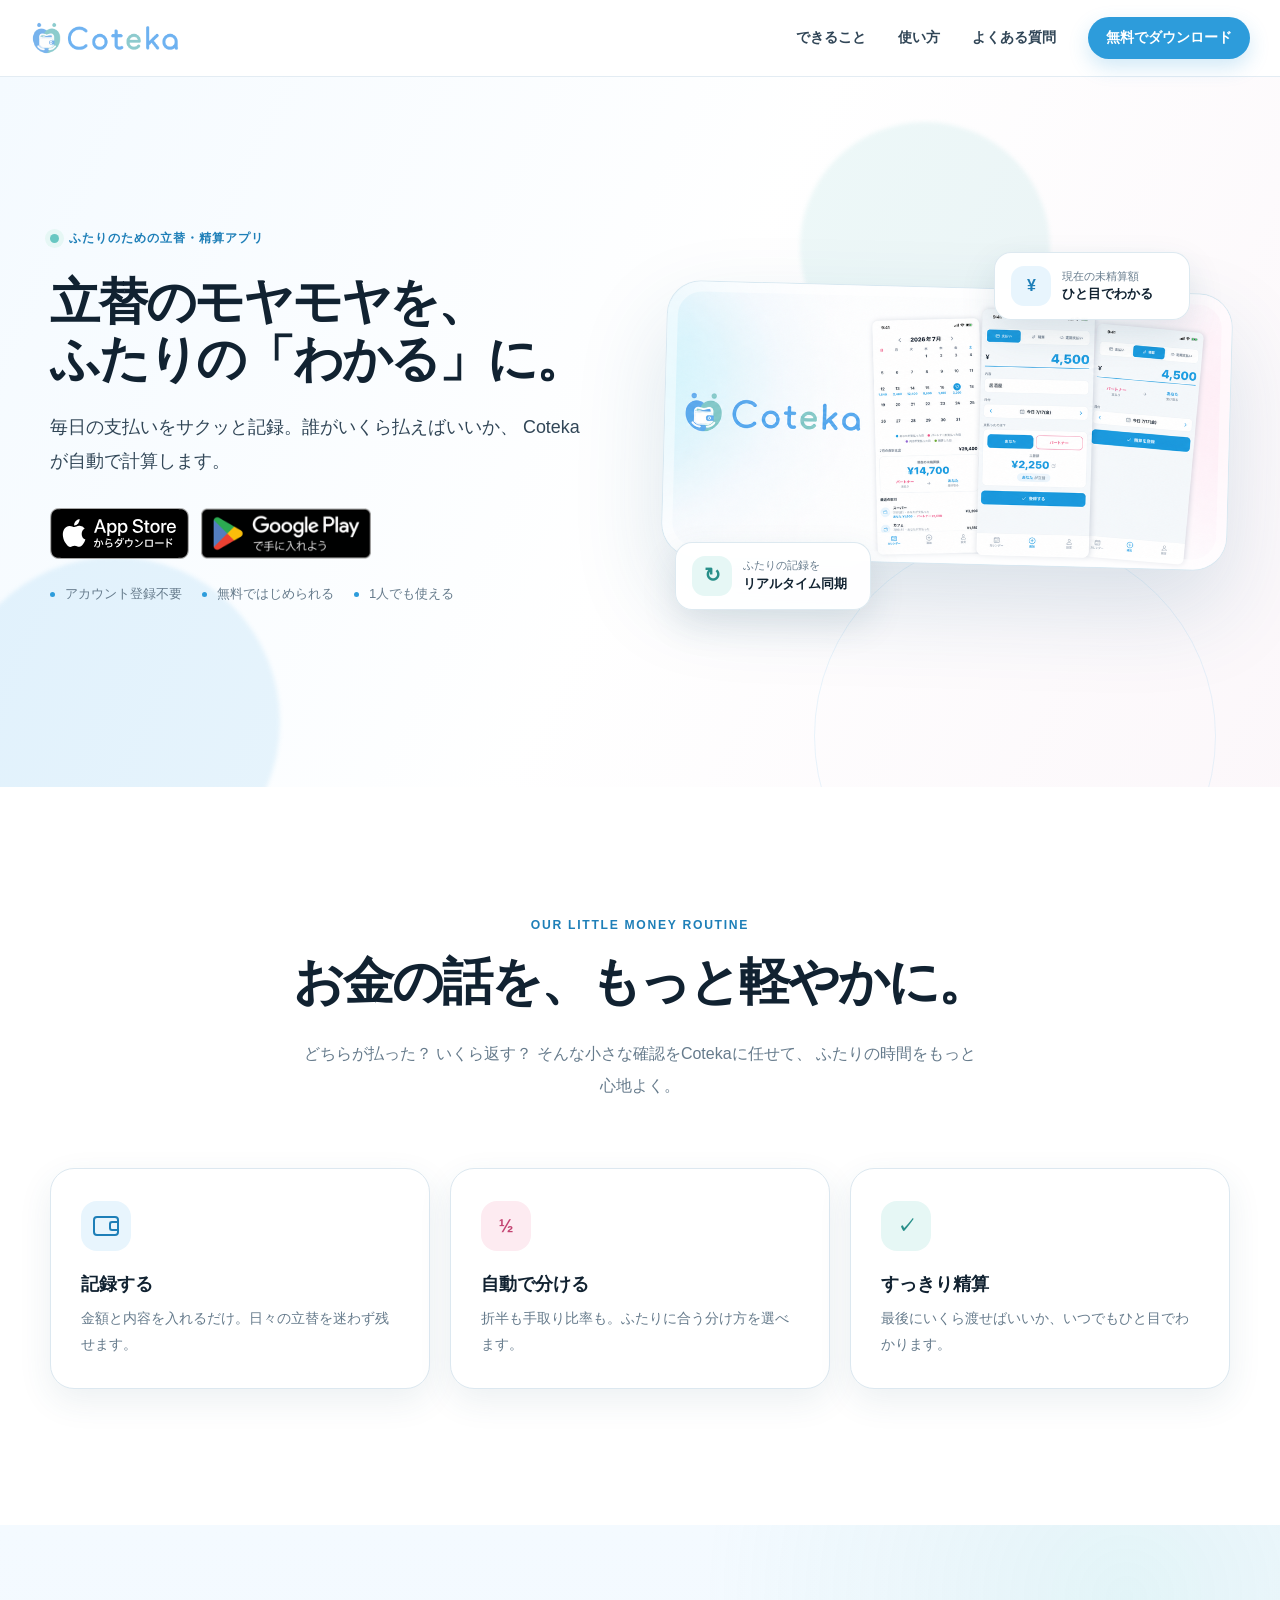
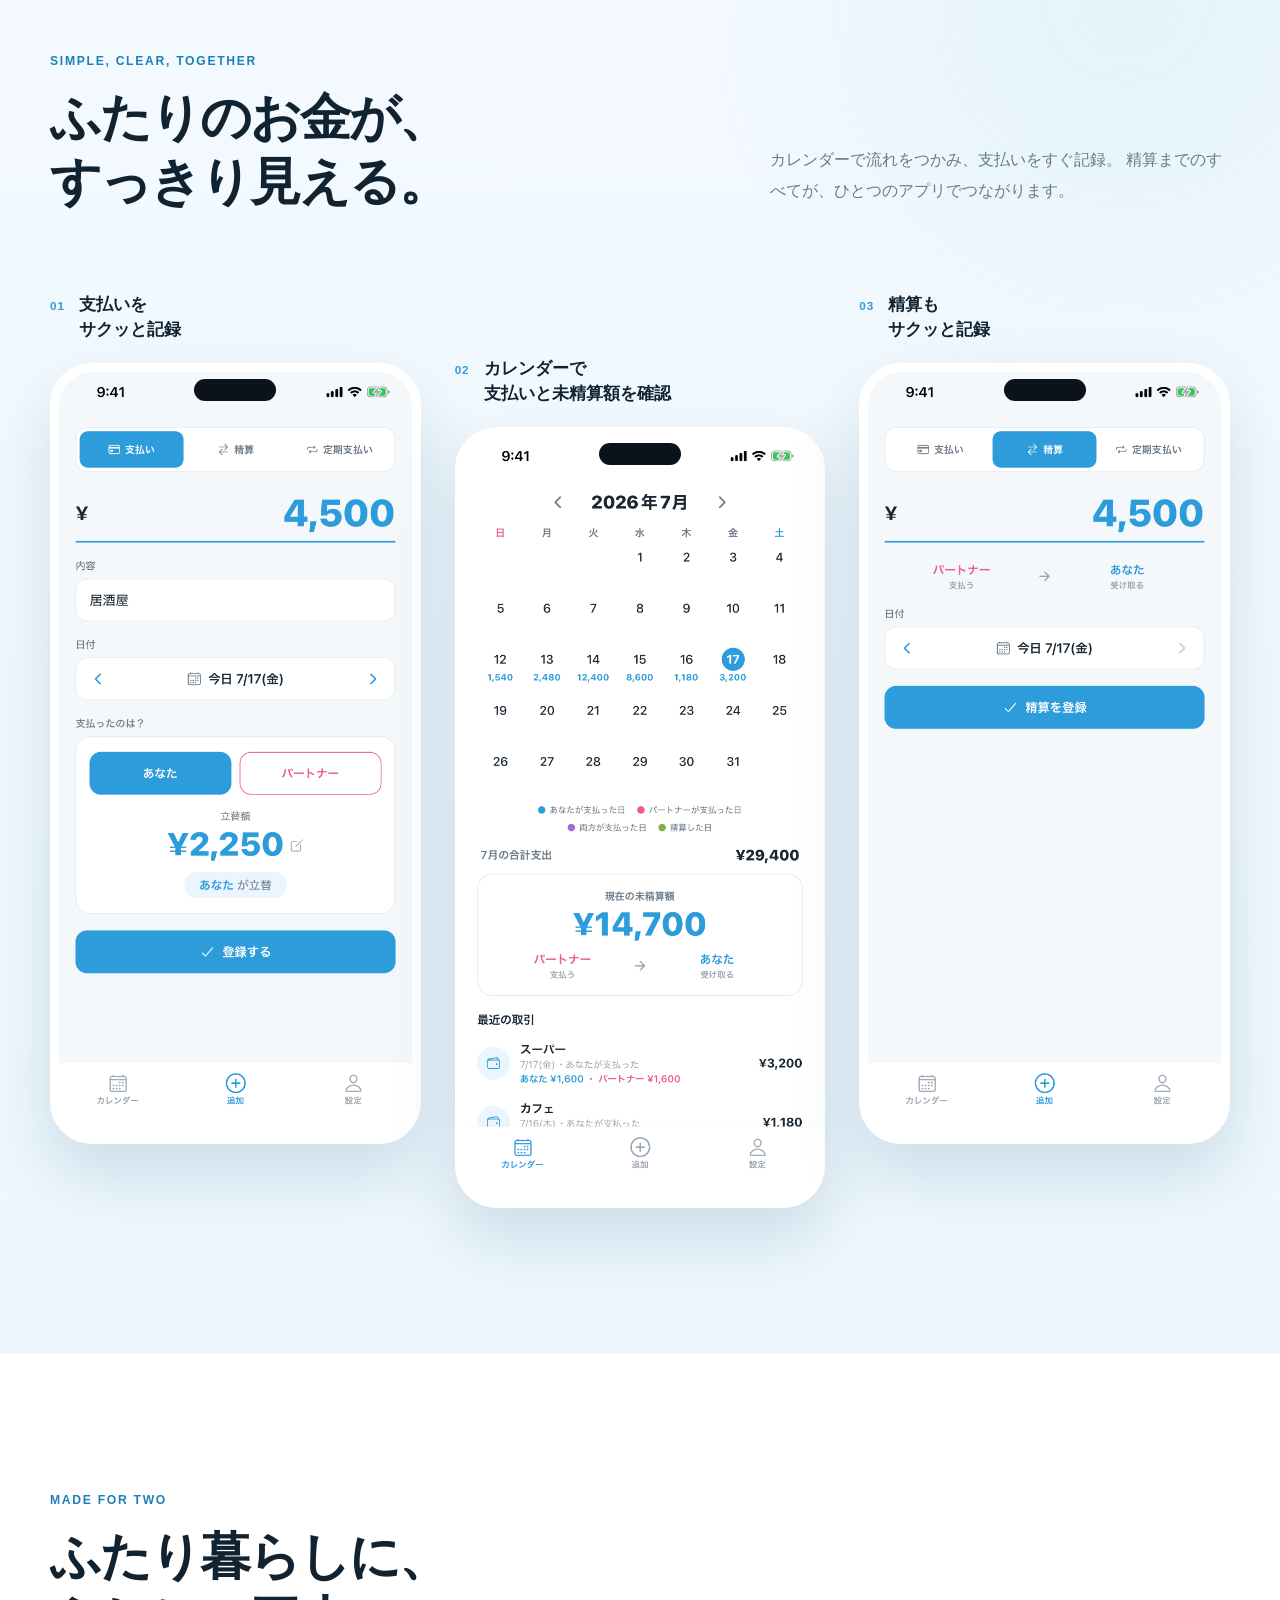
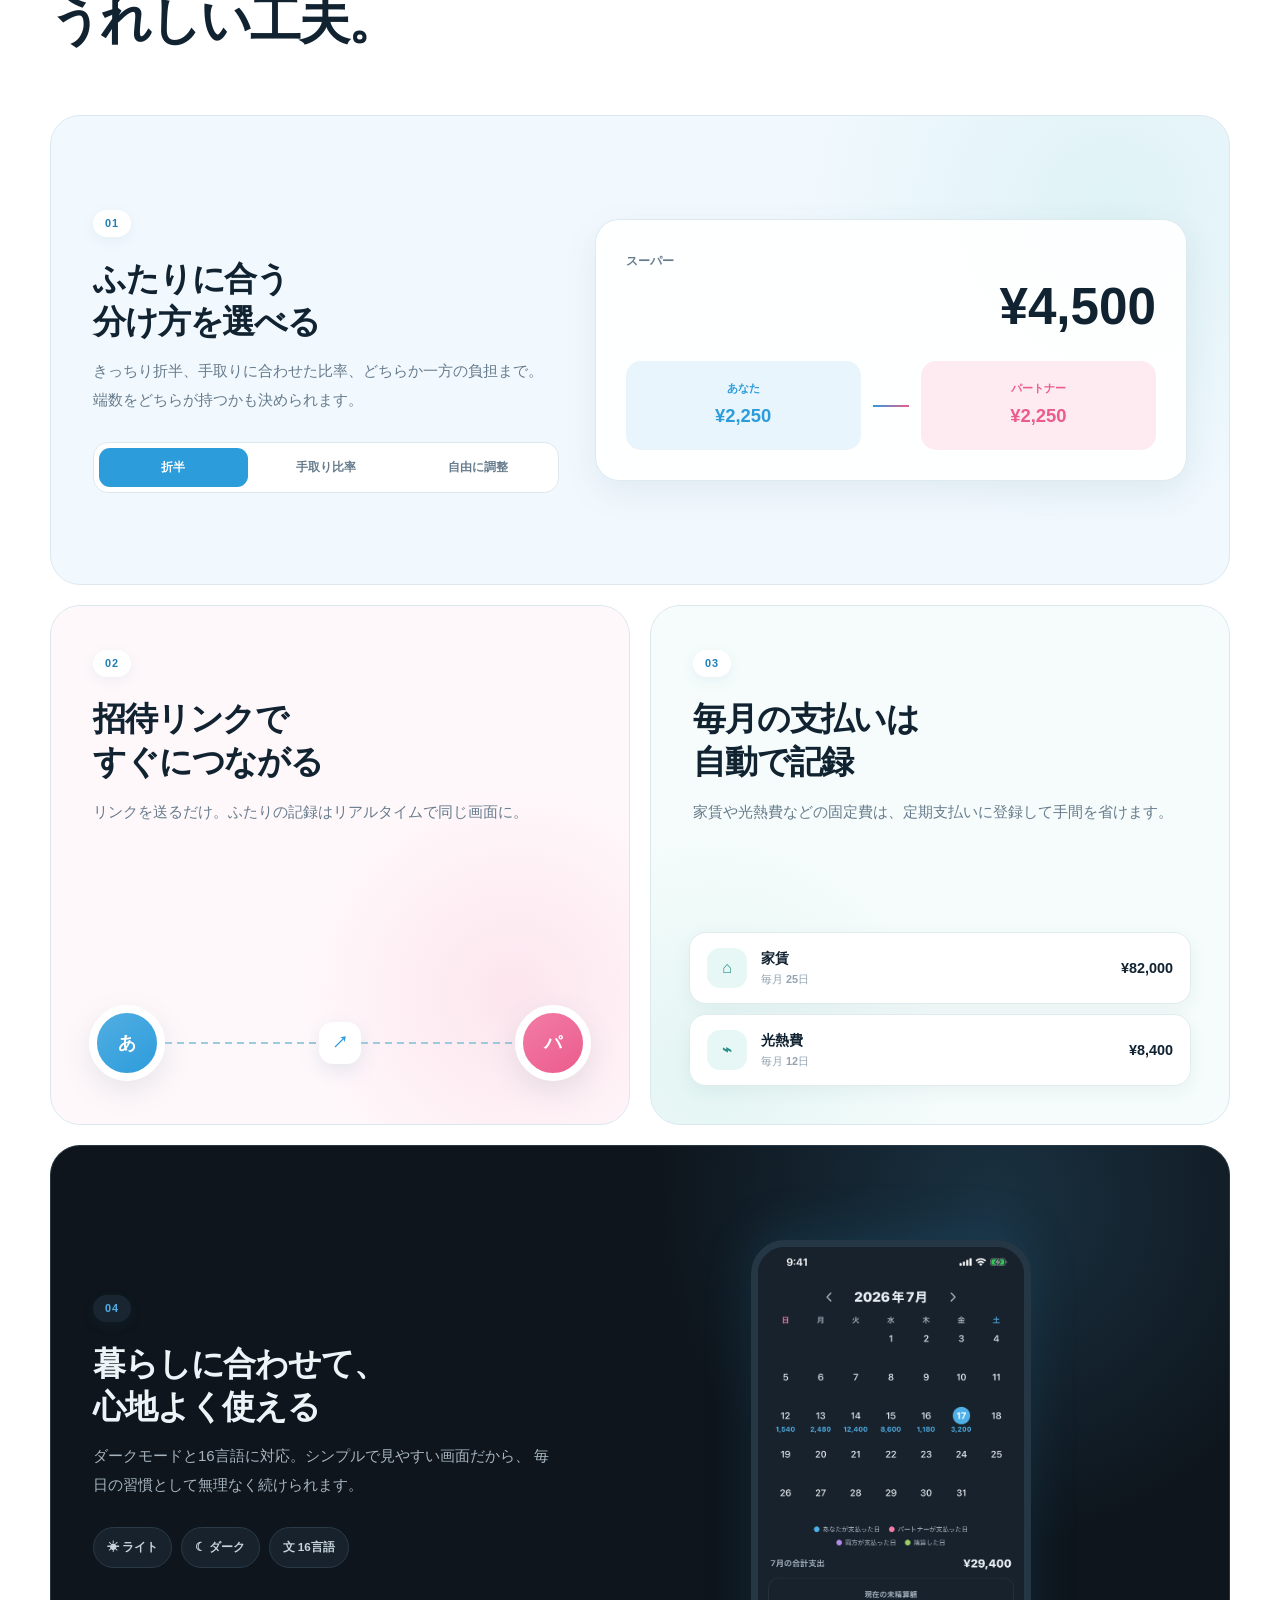
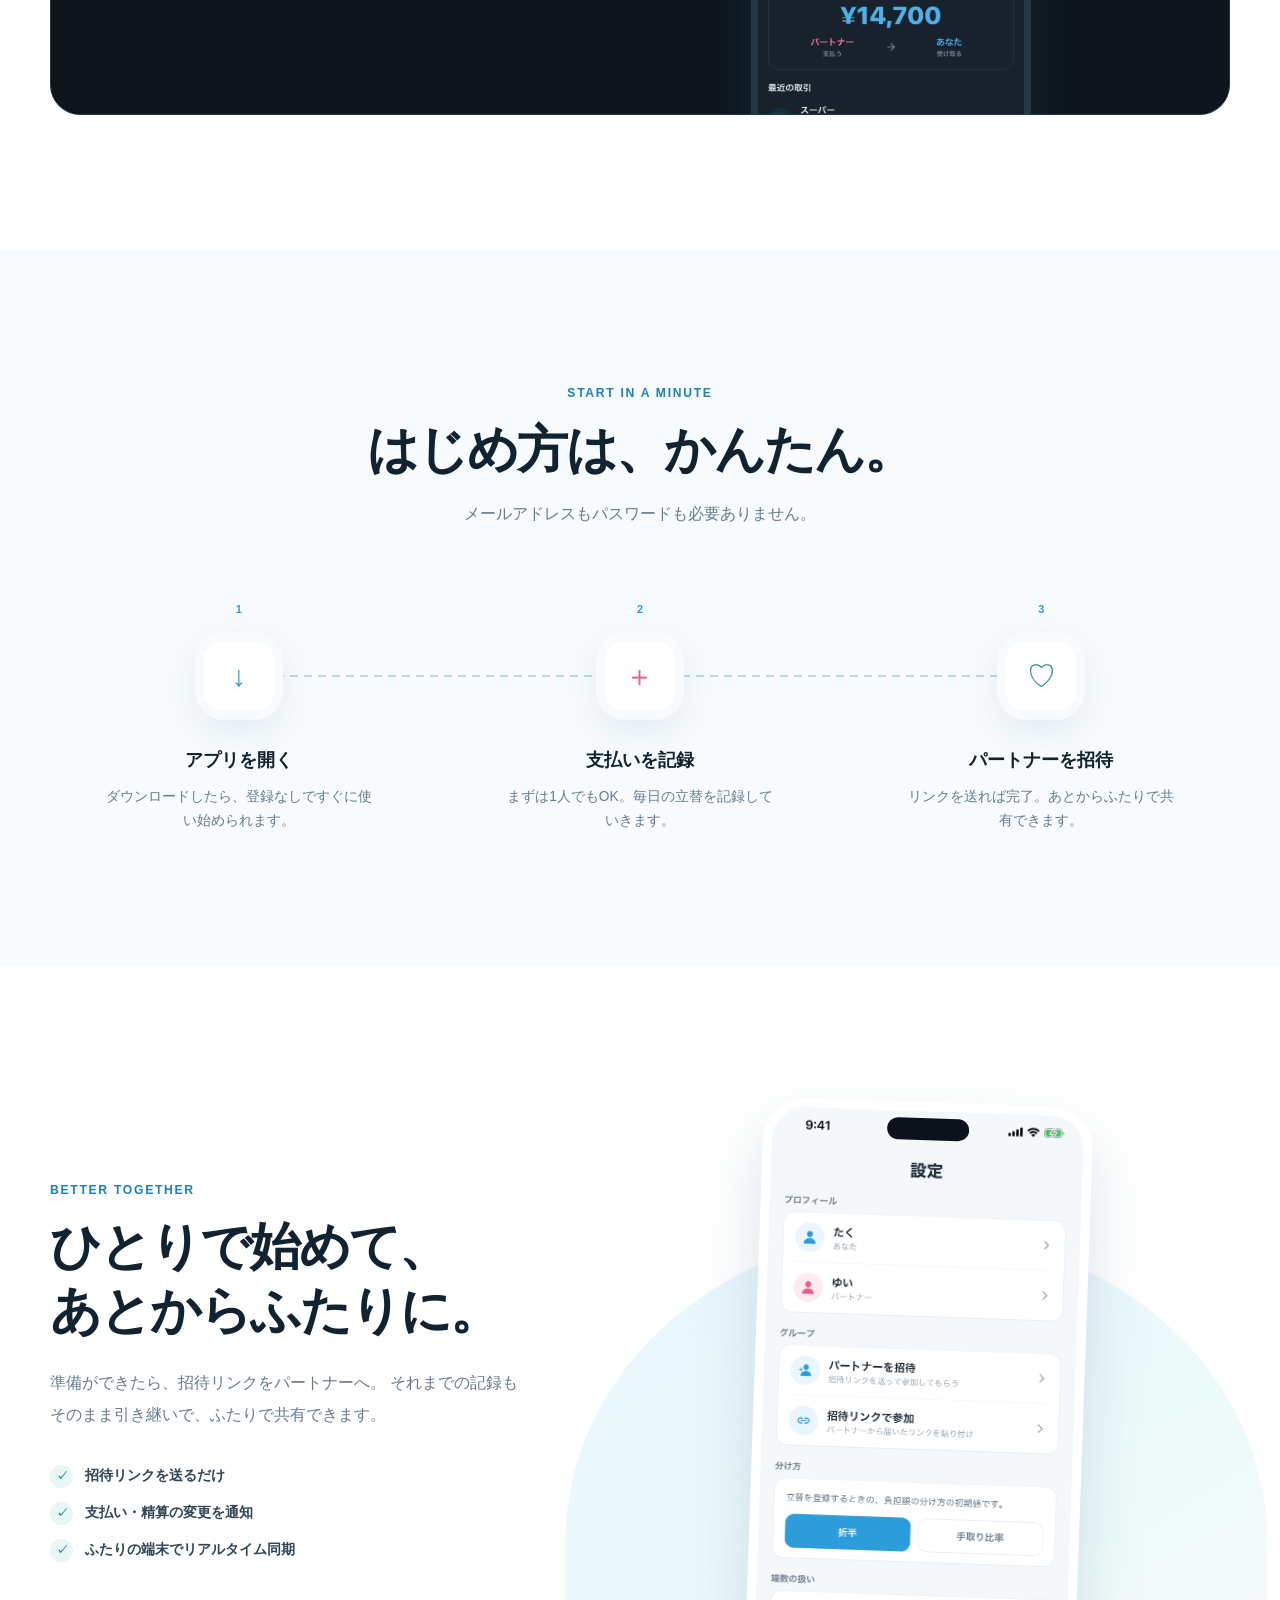
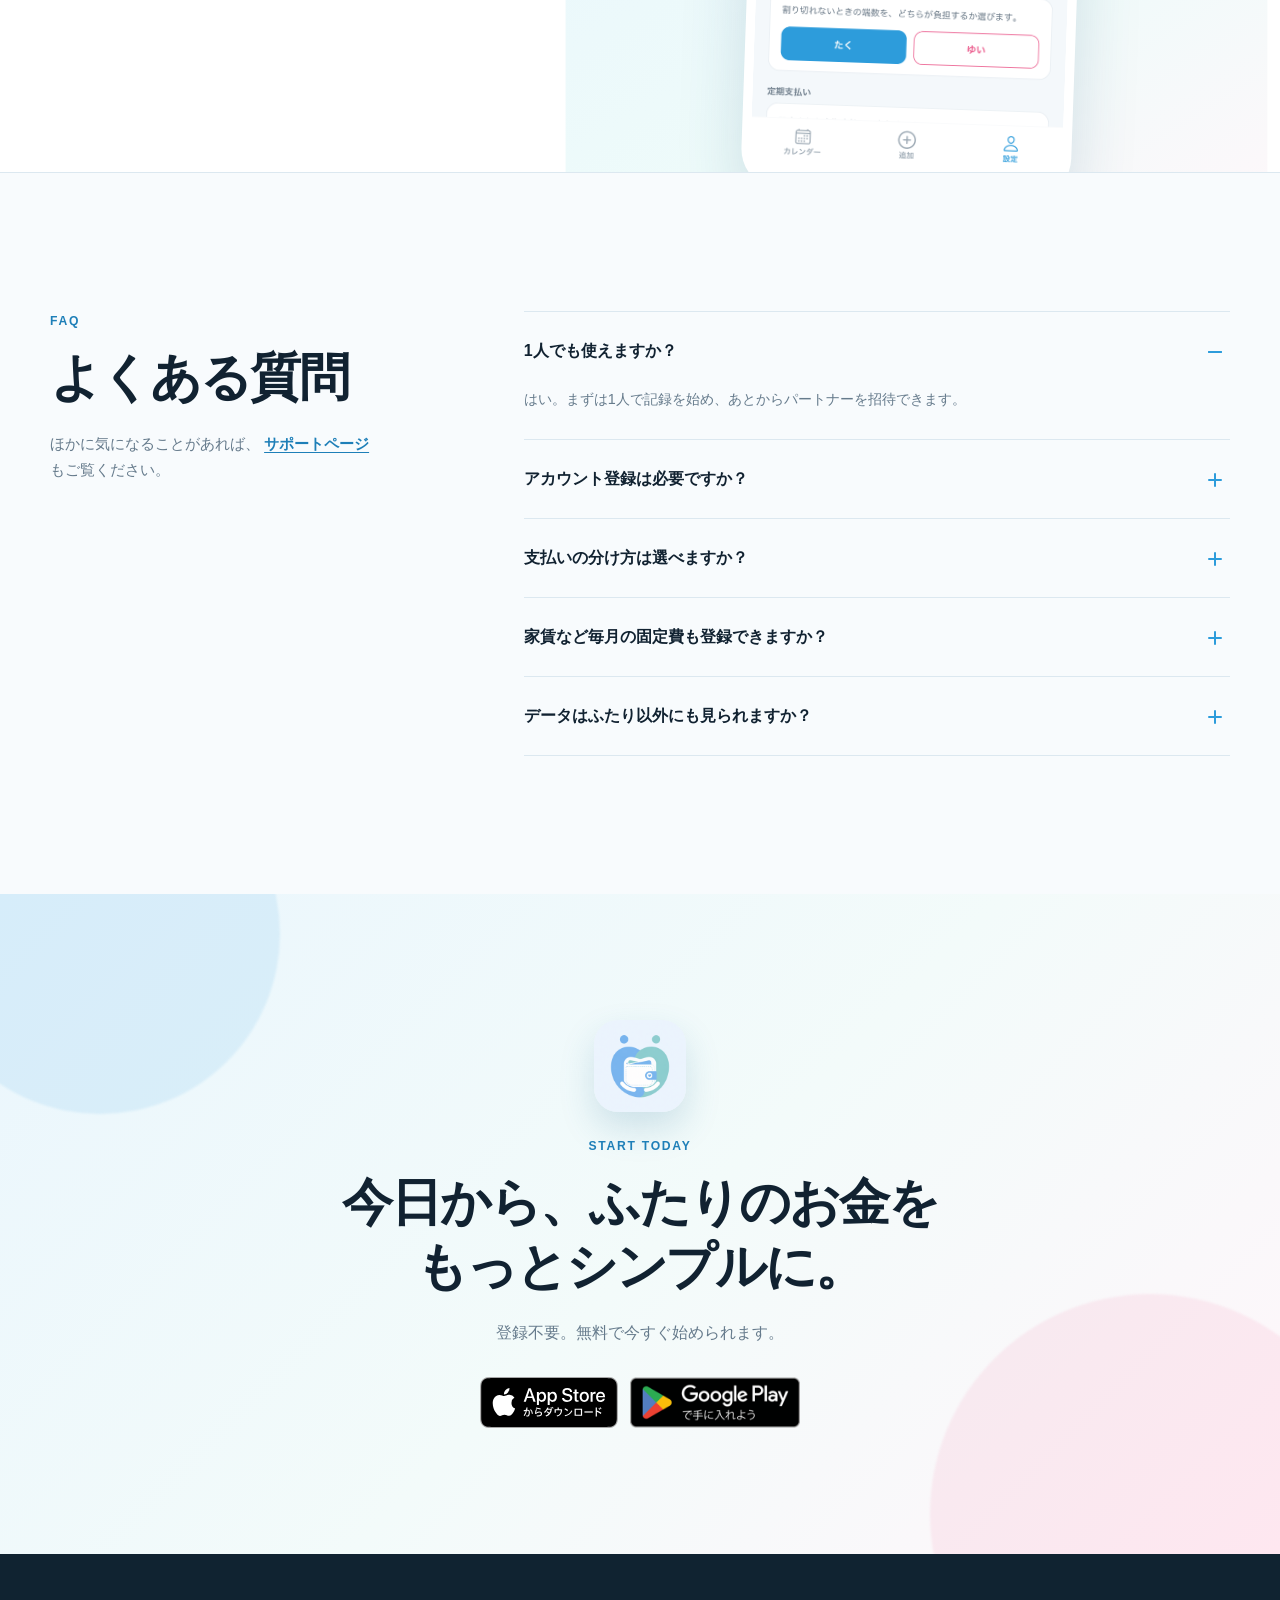
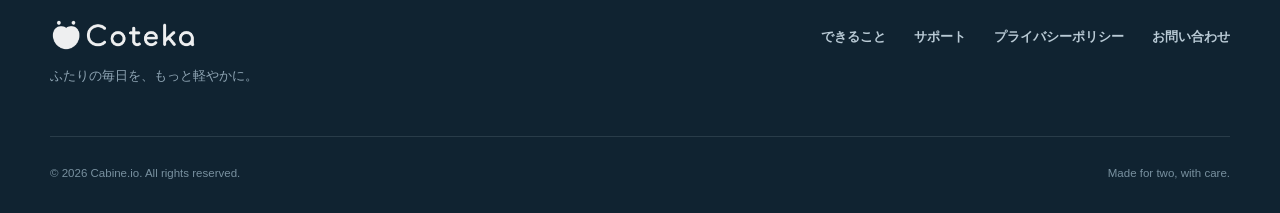
==== commit e3b653f9: "Fix Coteka heading and footer" ====
--- a/coteka/index.html
+++ b/coteka/index.html
@@ -25,7 +25,7 @@
     <meta name="twitter:card" content="summary_large_image">
     <link rel="icon" type="image/png" href="../assets/coteka-icon.png">
     <link rel="apple-touch-icon" href="../assets/coteka-icon.png">
-    <link rel="stylesheet" href="./landing.css?v=20260729-2">
+    <link rel="stylesheet" href="./landing.css?v=20260729-3">
   </head>
   <body>
     <header class="site-header">
@@ -448,7 +448,7 @@
         </nav>
       </div>
       <div class="section-shell footer-bottom">
-        <p>&copy; 2026 Cabine. All rights reserved.</p>
+        <p>&copy; 2026 Cabine.io. All rights reserved.</p>
         <p>Made for two, with care.</p>
       </div>
     </footer>
--- a/coteka/landing.css
+++ b/coteka/landing.css
@@ -177,8 +177,8 @@
   display: grid;
   min-height: 710px;
   align-items: center;
-  gap: 62px;
-  grid-template-columns: minmax(430px, 0.86fr) minmax(0, 1.14fr);
+  gap: 48px;
+  grid-template-columns: minmax(500px, 1fr) minmax(0, 1fr);
   padding-block: 64px 76px;
 }
 
@@ -212,7 +212,7 @@
 
 .hero h1 {
   margin: 24px 0 22px;
-  font-size: clamp(2.85rem, 4.5vw, 4.7rem);
+  font-size: clamp(2.6rem, 4vw, 3.1rem);
   font-weight: 800;
   letter-spacing: -0.045em;
   line-height: 1.15;
@@ -220,6 +220,7 @@
 
 .hero h1 span {
   display: block;
+  white-space: nowrap;
 }
 
 .hero-lead {
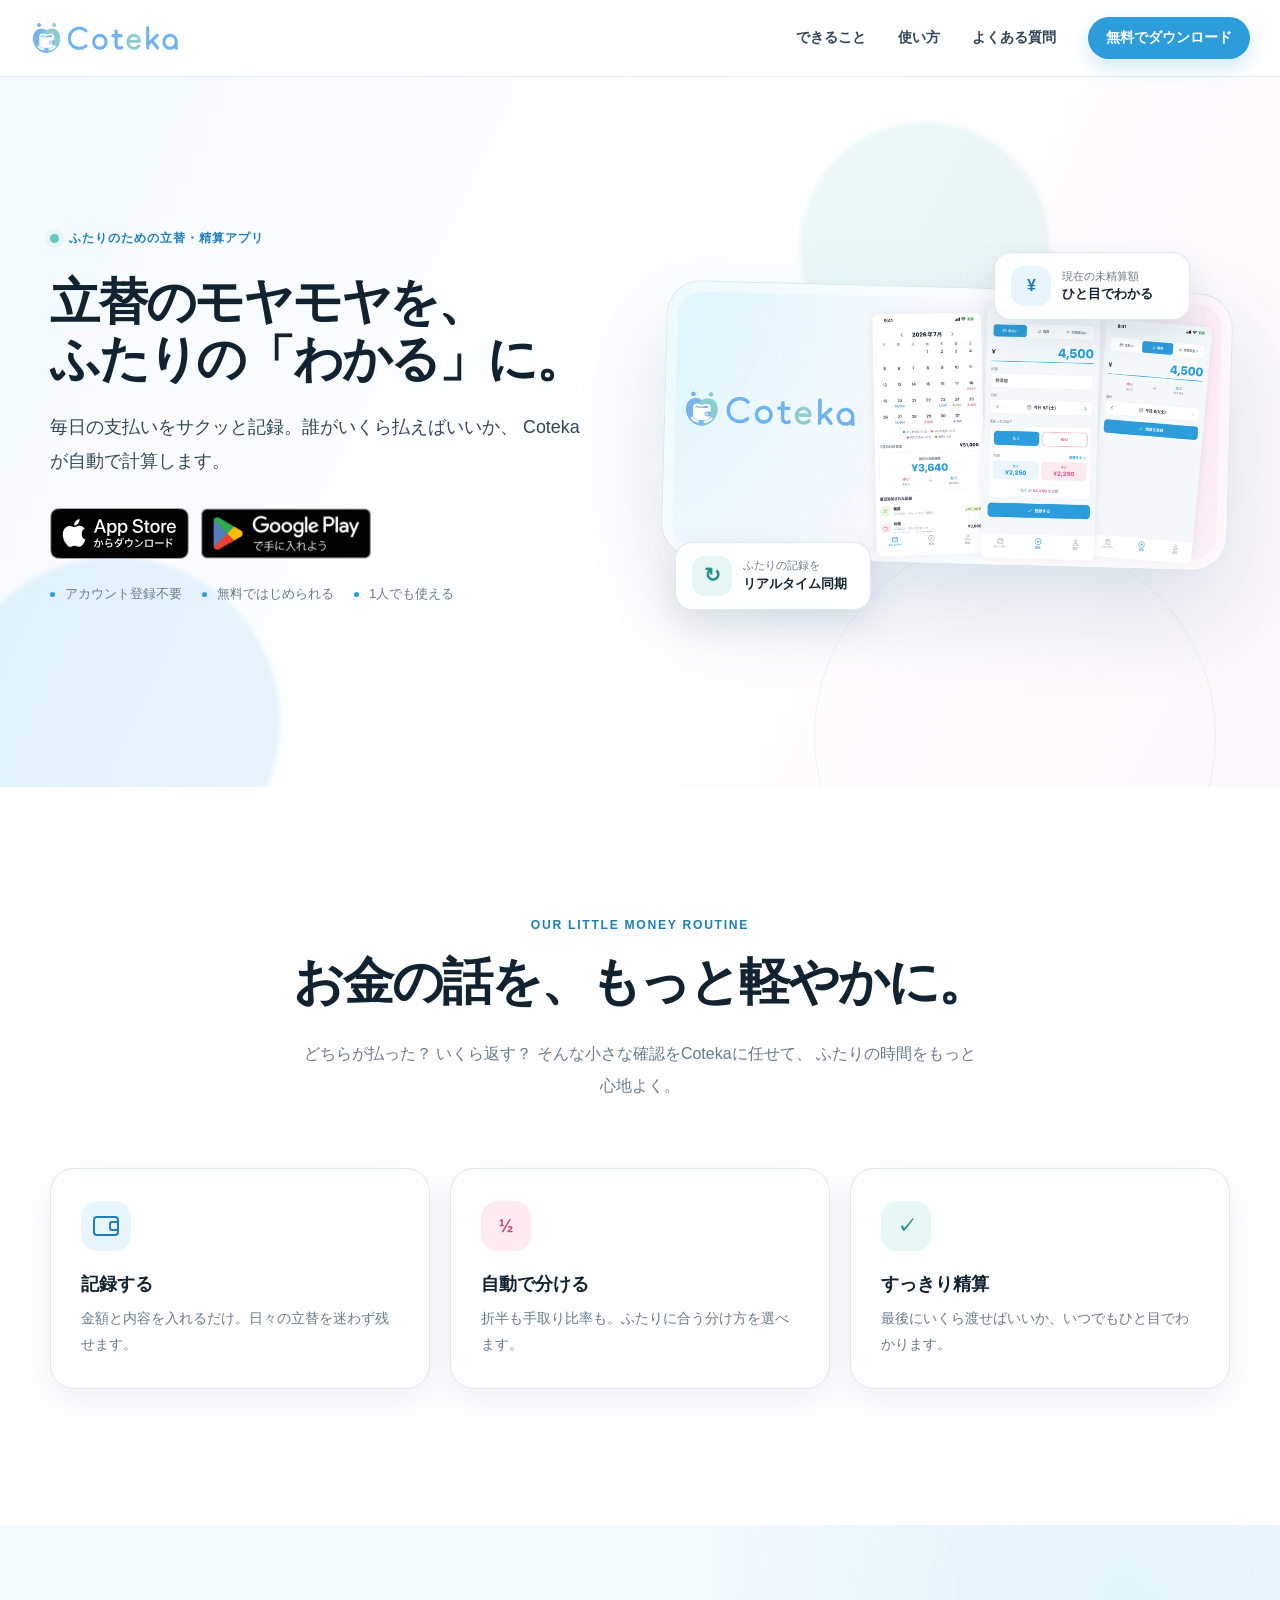
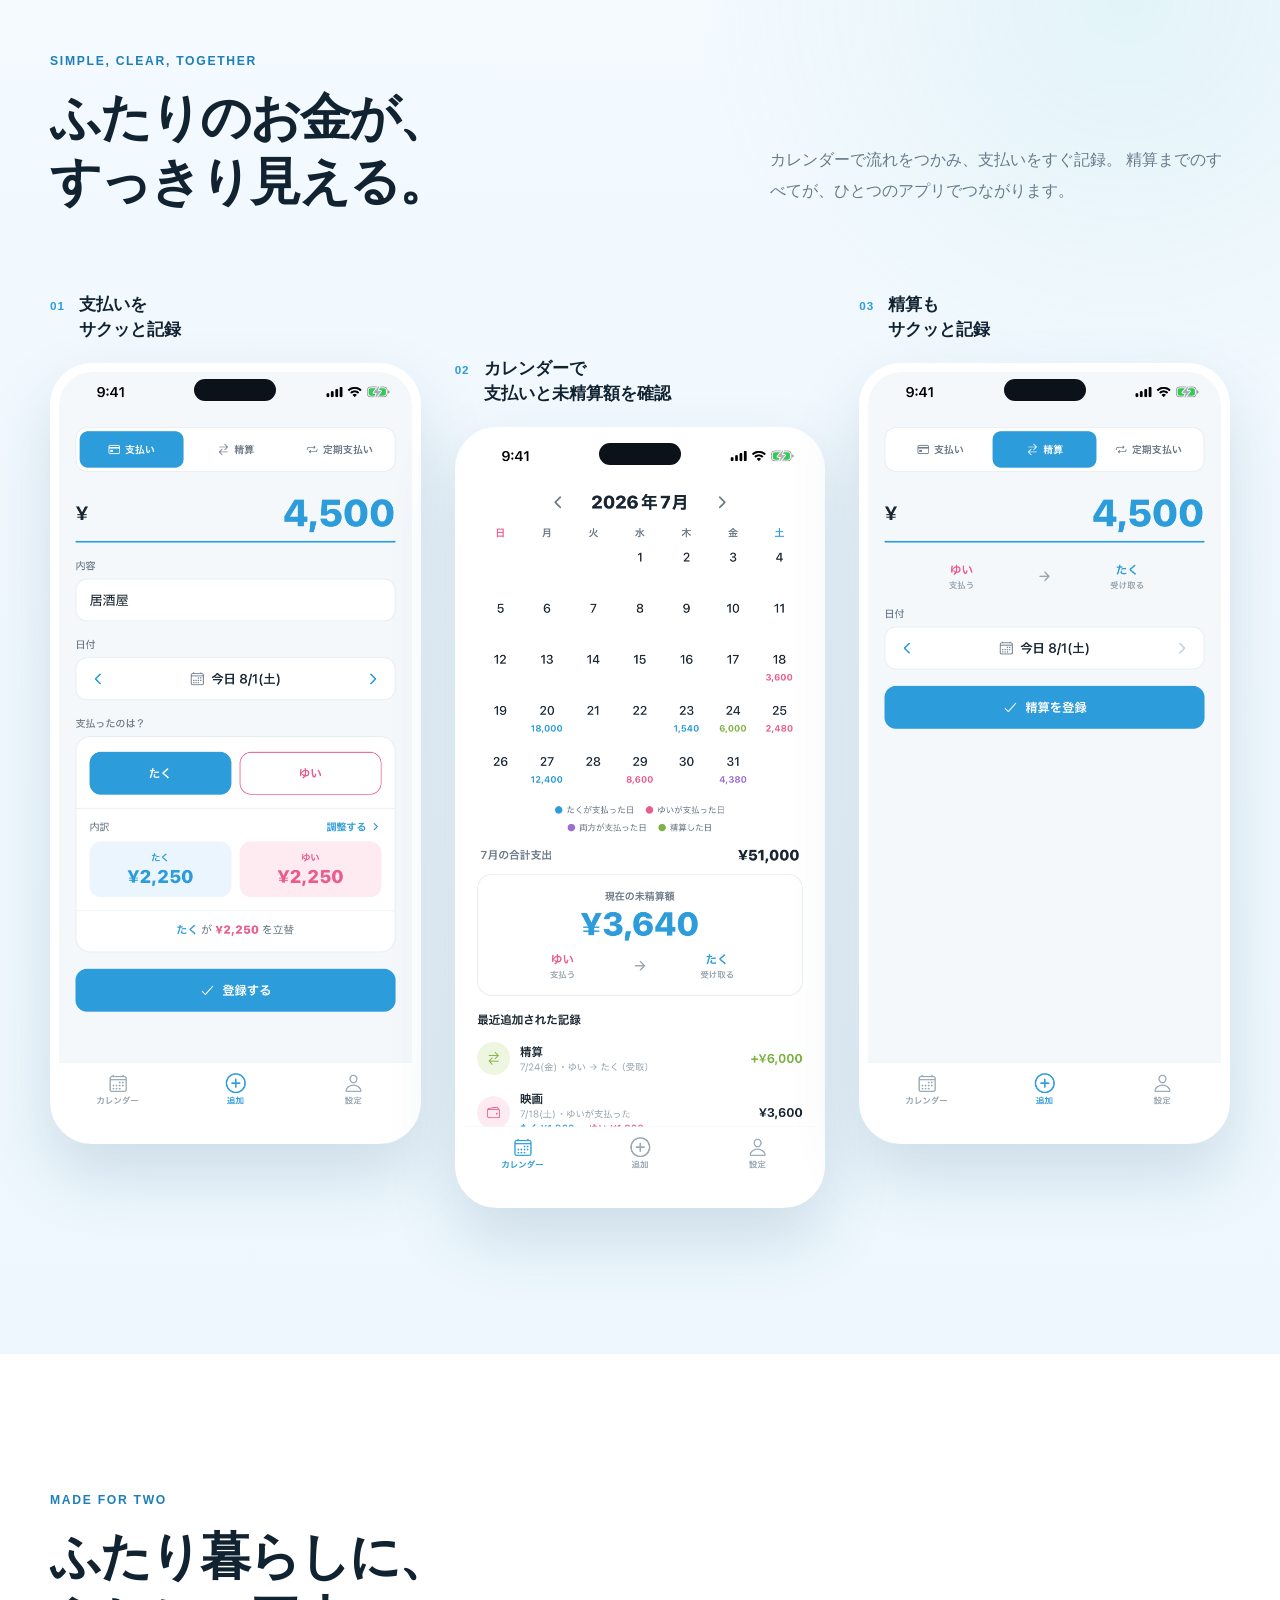
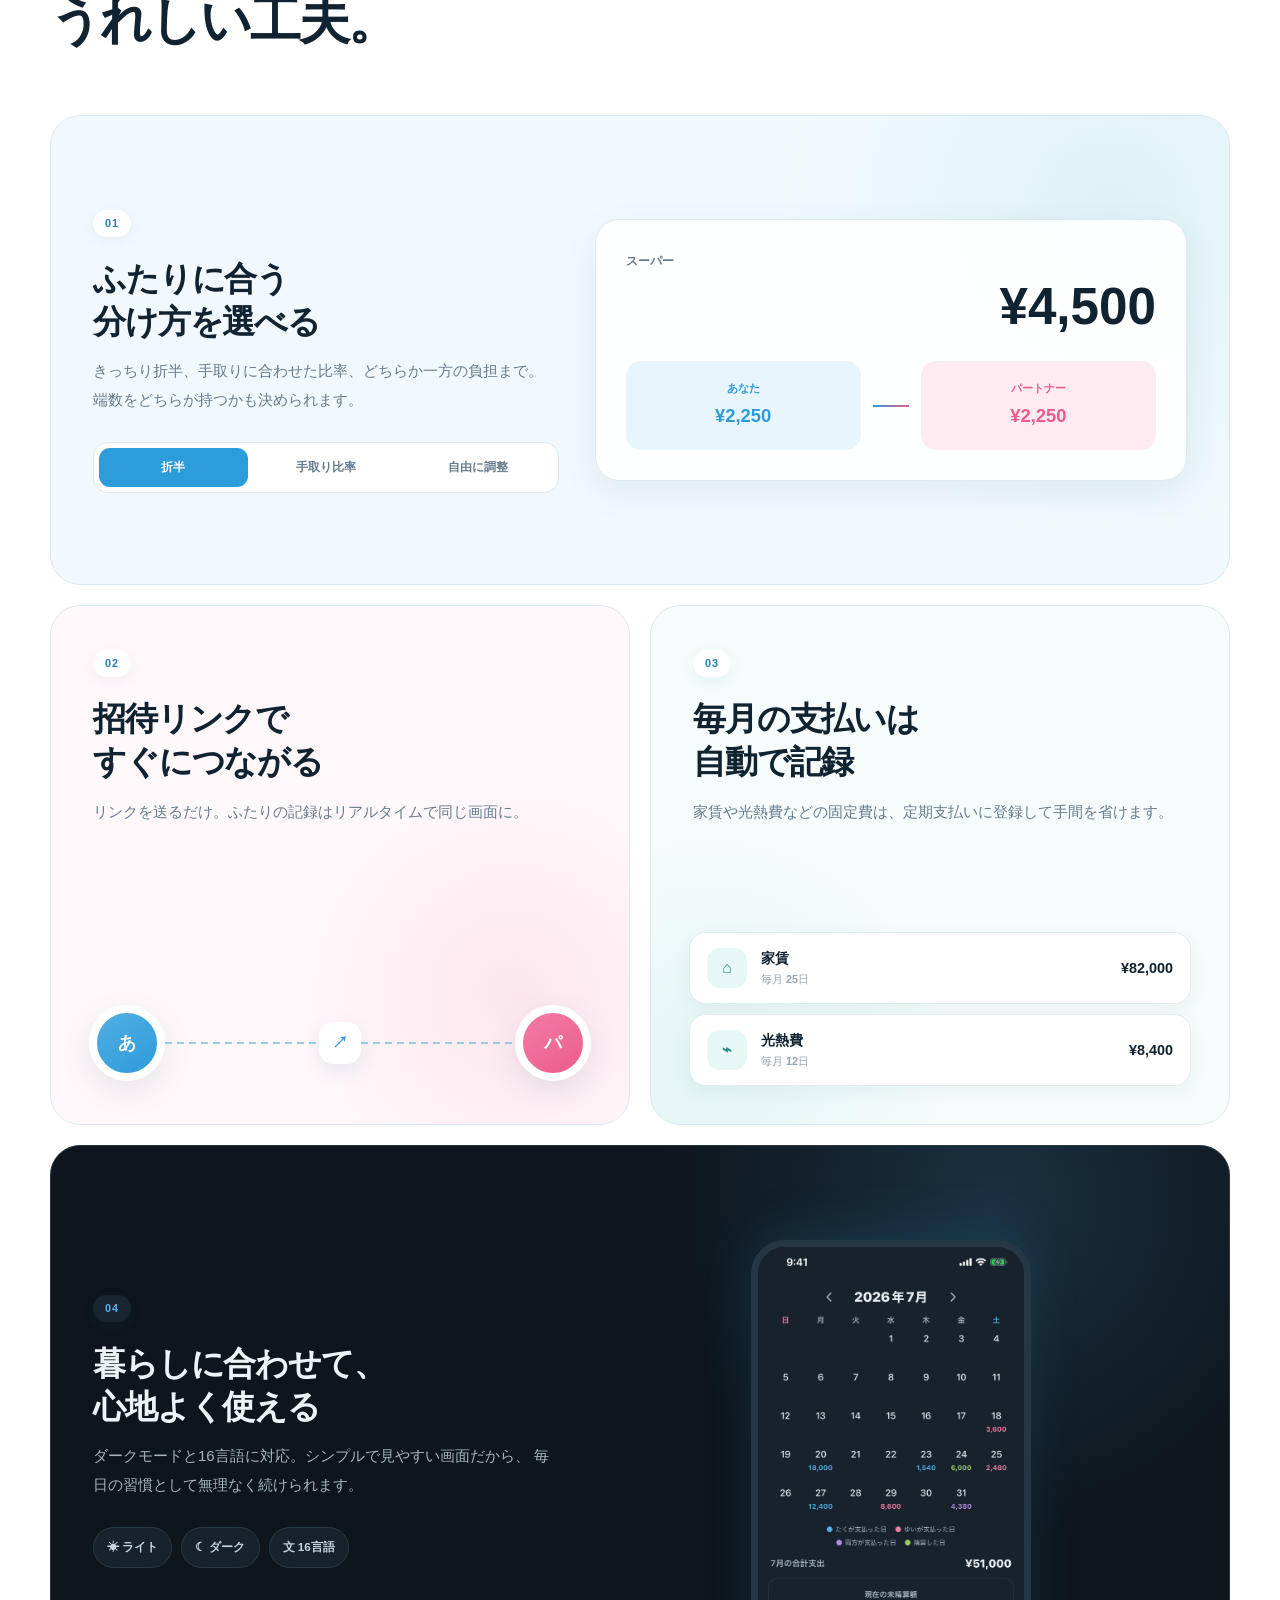
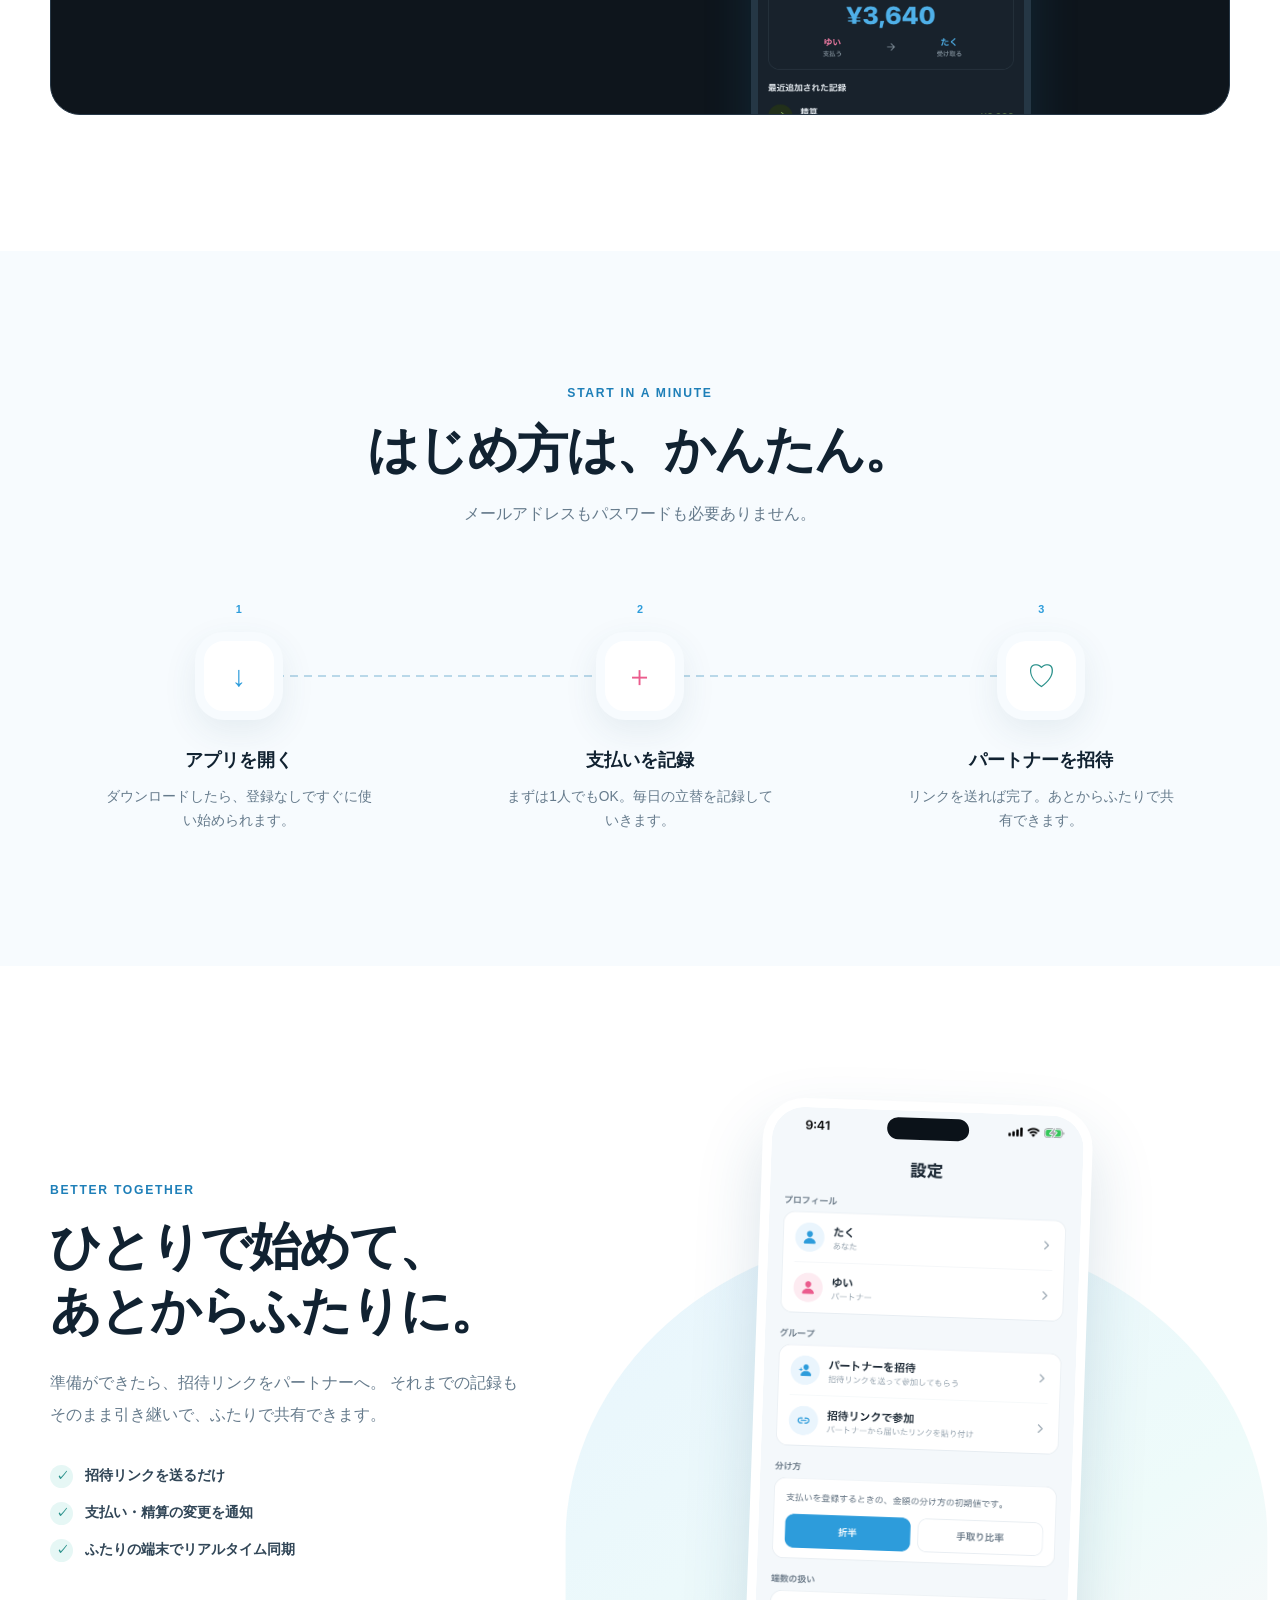
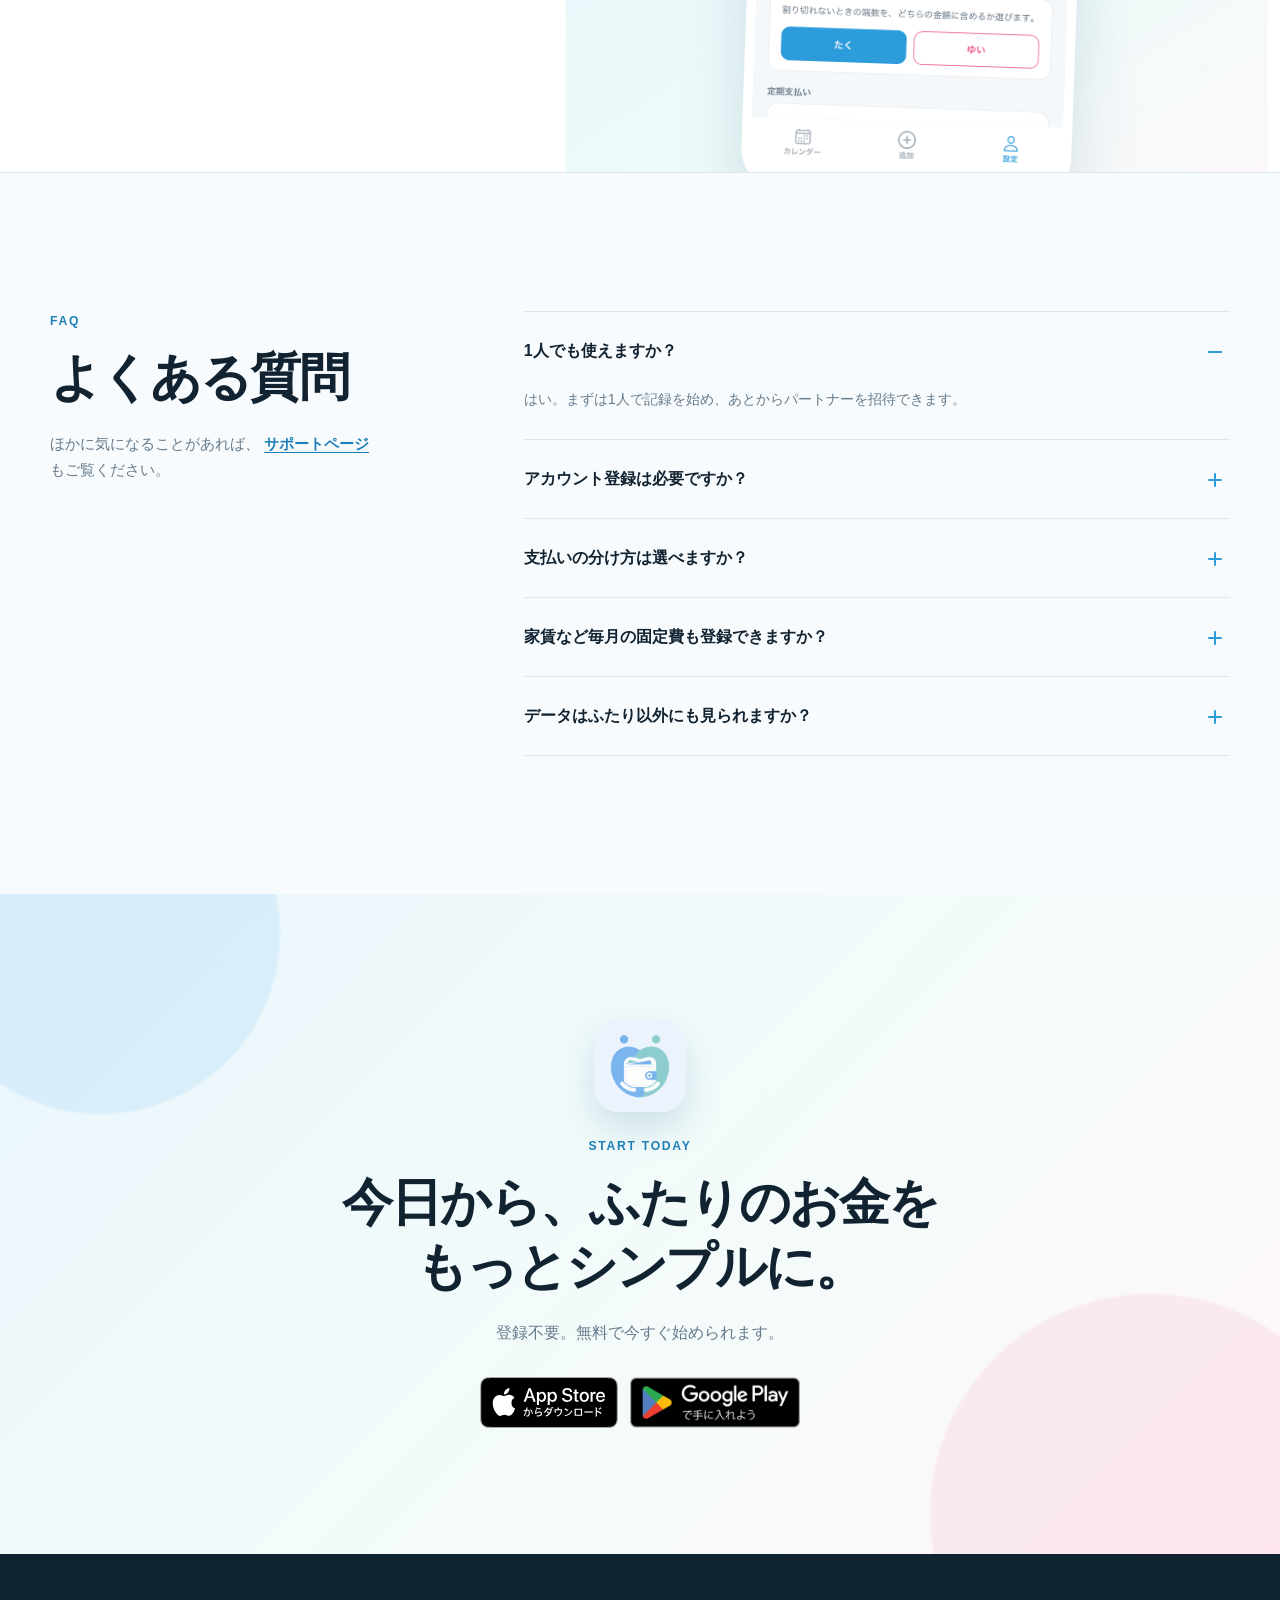
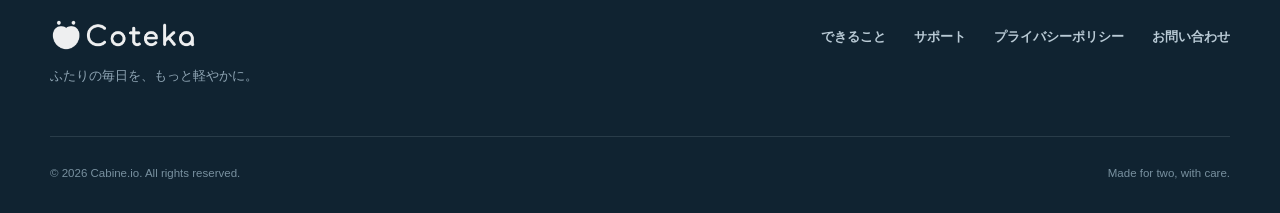
==== commit afcb8124: "Update Coteka LP screenshots" ====
--- a/coteka/index.html
+++ b/coteka/index.html
@@ -19,7 +19,7 @@
       content="記録するだけで、誰がいくら払うかを自動計算。ふたりのための立替・精算アプリ。"
     >
     <meta property="og:url" content="https://cabine.io/coteka/">
-    <meta property="og:image" content="https://cabine.io/coteka/assets/coteka-hero.png">
+    <meta property="og:image" content="https://cabine.io/coteka/assets/coteka-hero.png?v=20260802-1">
     <meta property="og:image:width" content="1024">
     <meta property="og:image:height" content="500">
     <meta name="twitter:card" content="summary_large_image">
@@ -93,7 +93,7 @@
           <div class="hero-visual">
             <div class="hero-card">
               <img
-                src="./assets/coteka-hero.png"
+                src="./assets/coteka-hero.png?v=20260802-1"
                 width="1024"
                 height="500"
                 alt="Cotekaのカレンダー、支払い入力、精算画面"
@@ -169,7 +169,7 @@
               </div>
               <div class="phone-frame">
                 <img
-                  src="./assets/screens/input.png"
+                  src="./assets/screens/input.png?v=20260802-1"
                   width="1284"
                   height="2778"
                   alt="支払い金額と分け方を入力する画面"
@@ -184,7 +184,7 @@
               </div>
               <div class="phone-frame">
                 <img
-                  src="./assets/screens/calendar.png"
+                  src="./assets/screens/calendar.png?v=20260802-1"
                   width="1284"
                   height="2778"
                   alt="月ごとの支払いと未精算額を表示するカレンダー画面"
@@ -199,7 +199,7 @@
               </div>
               <div class="phone-frame">
                 <img
-                  src="./assets/screens/settlement.png"
+                  src="./assets/screens/settlement.png?v=20260802-1"
                   width="1284"
                   height="2778"
                   alt="精算金額と支払う相手を入力する画面"
@@ -280,7 +280,7 @@
               </div>
               <div class="dark-phone">
                 <img
-                  src="./assets/screens/calendar-dark.png"
+                  src="./assets/screens/calendar-dark.png?v=20260802-1"
                   width="1284"
                   height="2778"
                   alt="Cotekaのダークモードのカレンダー画面"
@@ -341,7 +341,7 @@
             <div class="invite-phone-halo" aria-hidden="true"></div>
             <div class="phone-frame invite-phone">
               <img
-                src="./assets/screens/settings.png"
+                src="./assets/screens/settings.png?v=20260802-1"
                 width="1284"
                 height="2778"
                 alt="パートナー招待や分け方を設定する画面"
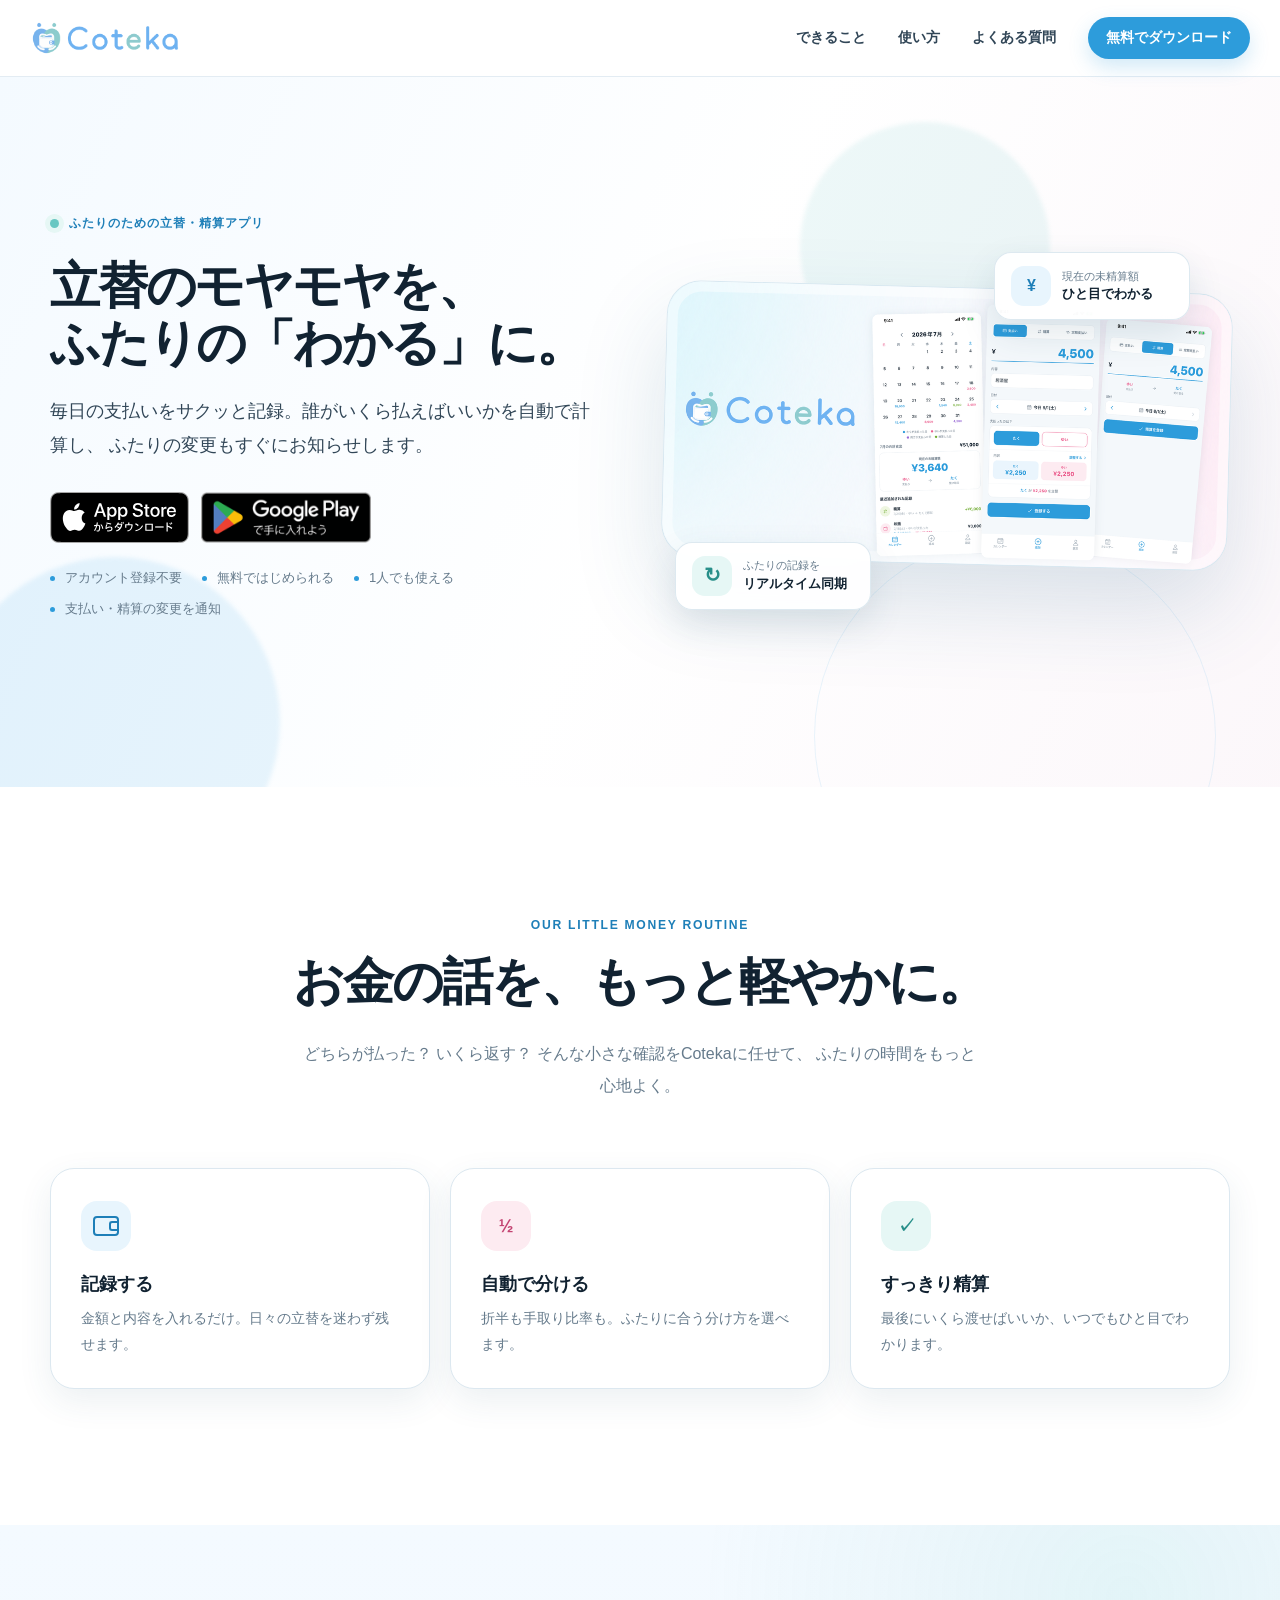
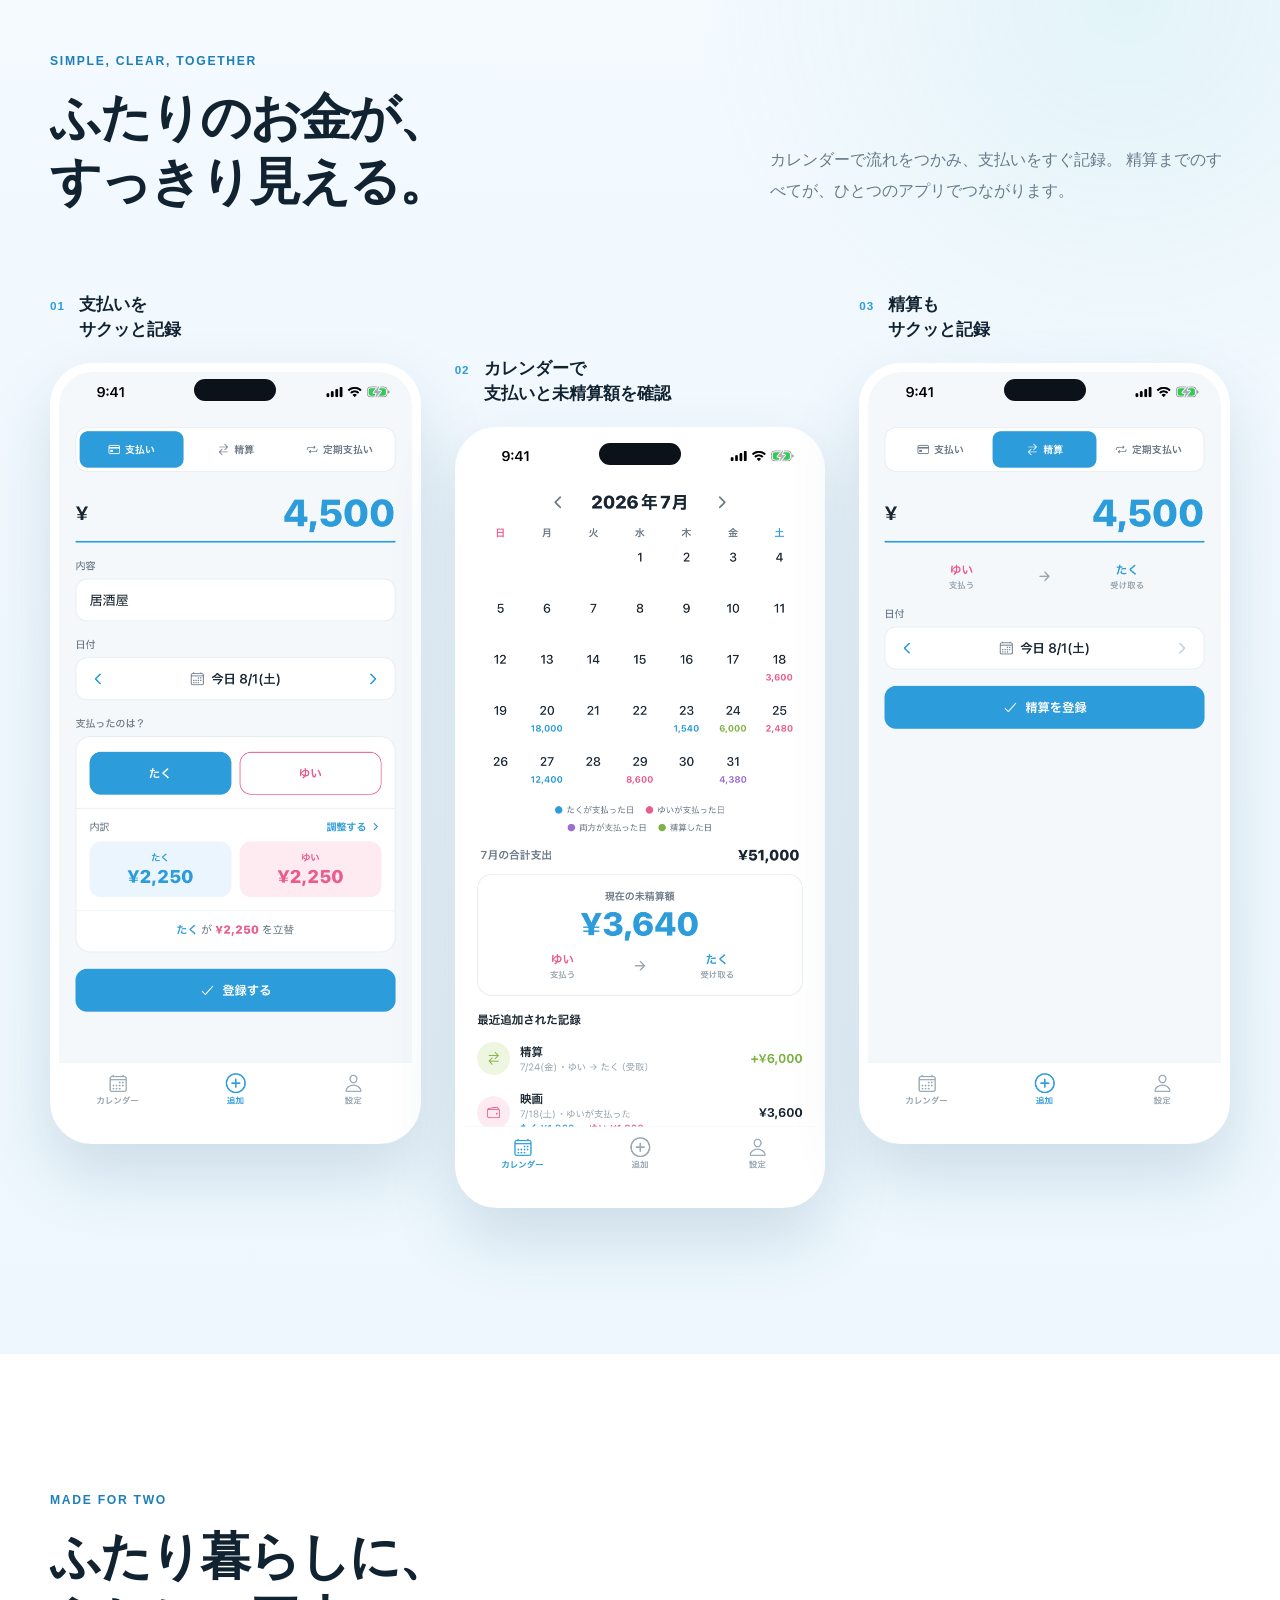
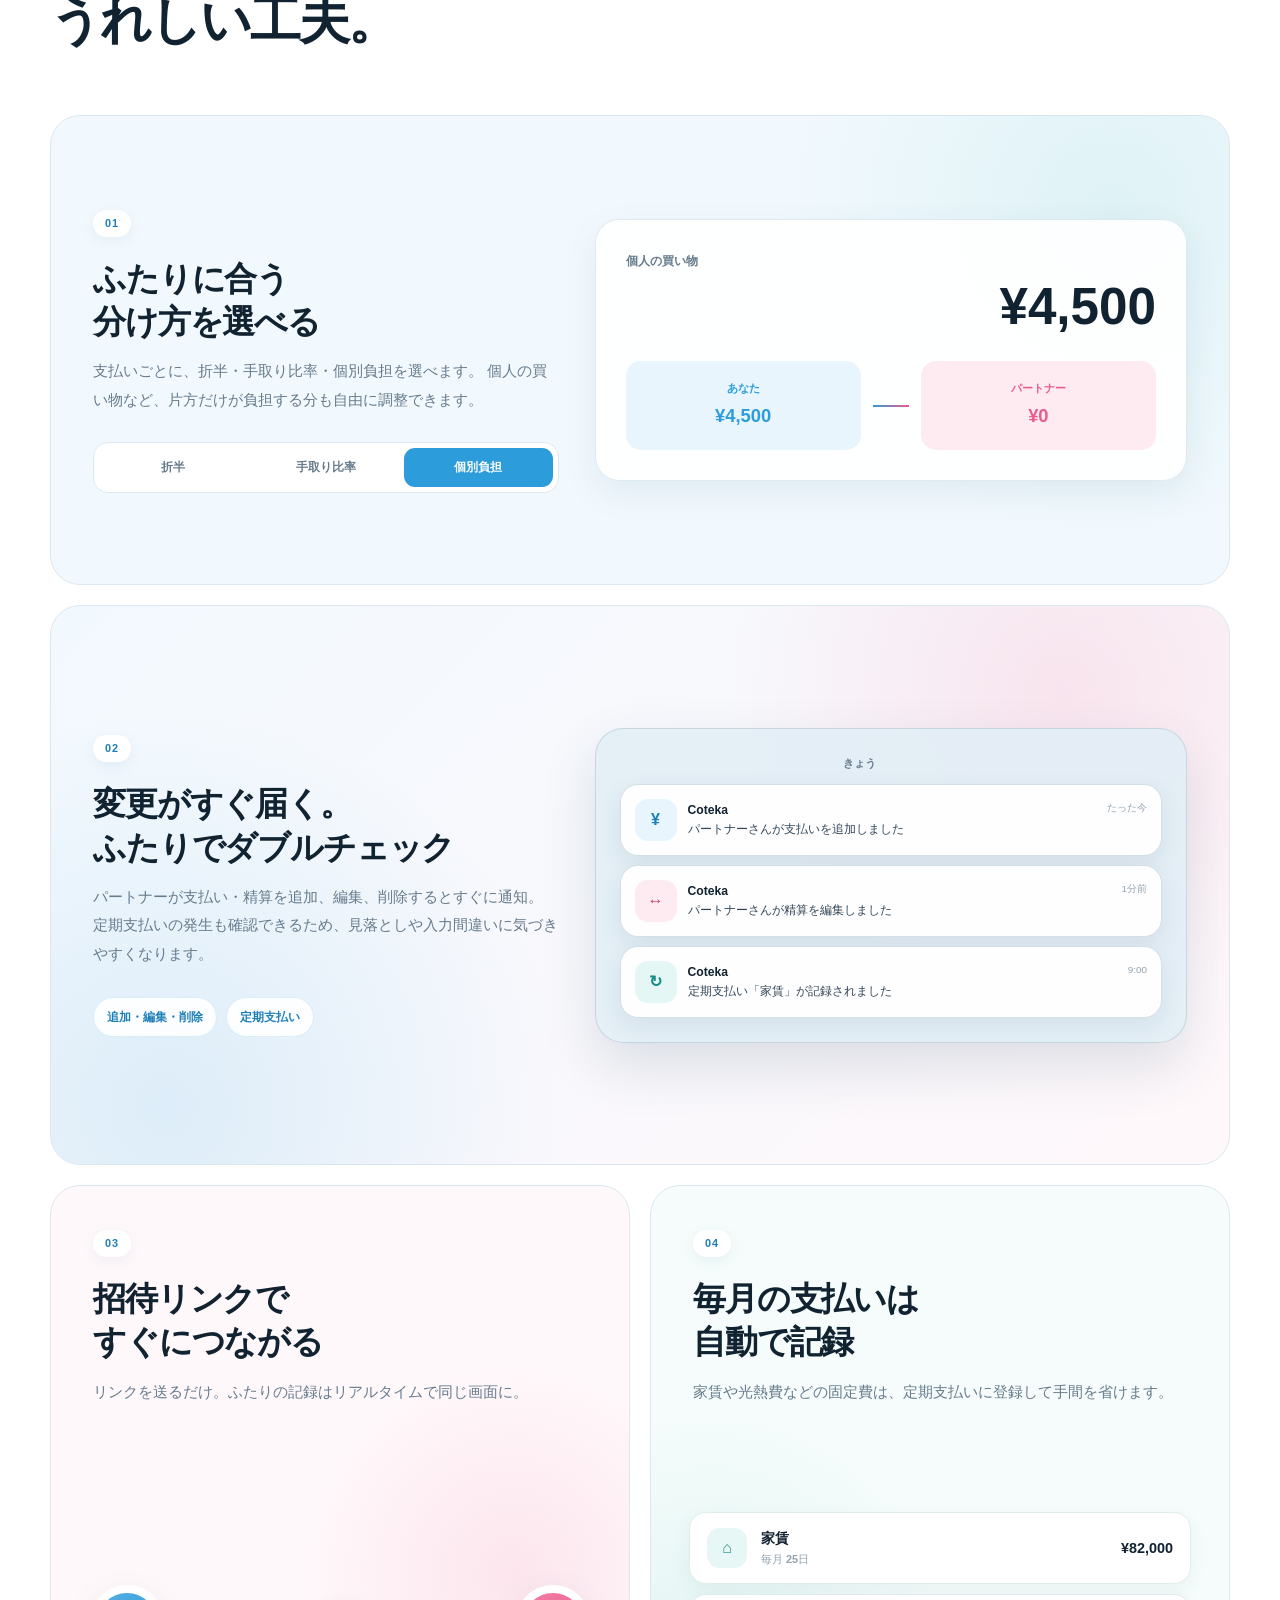
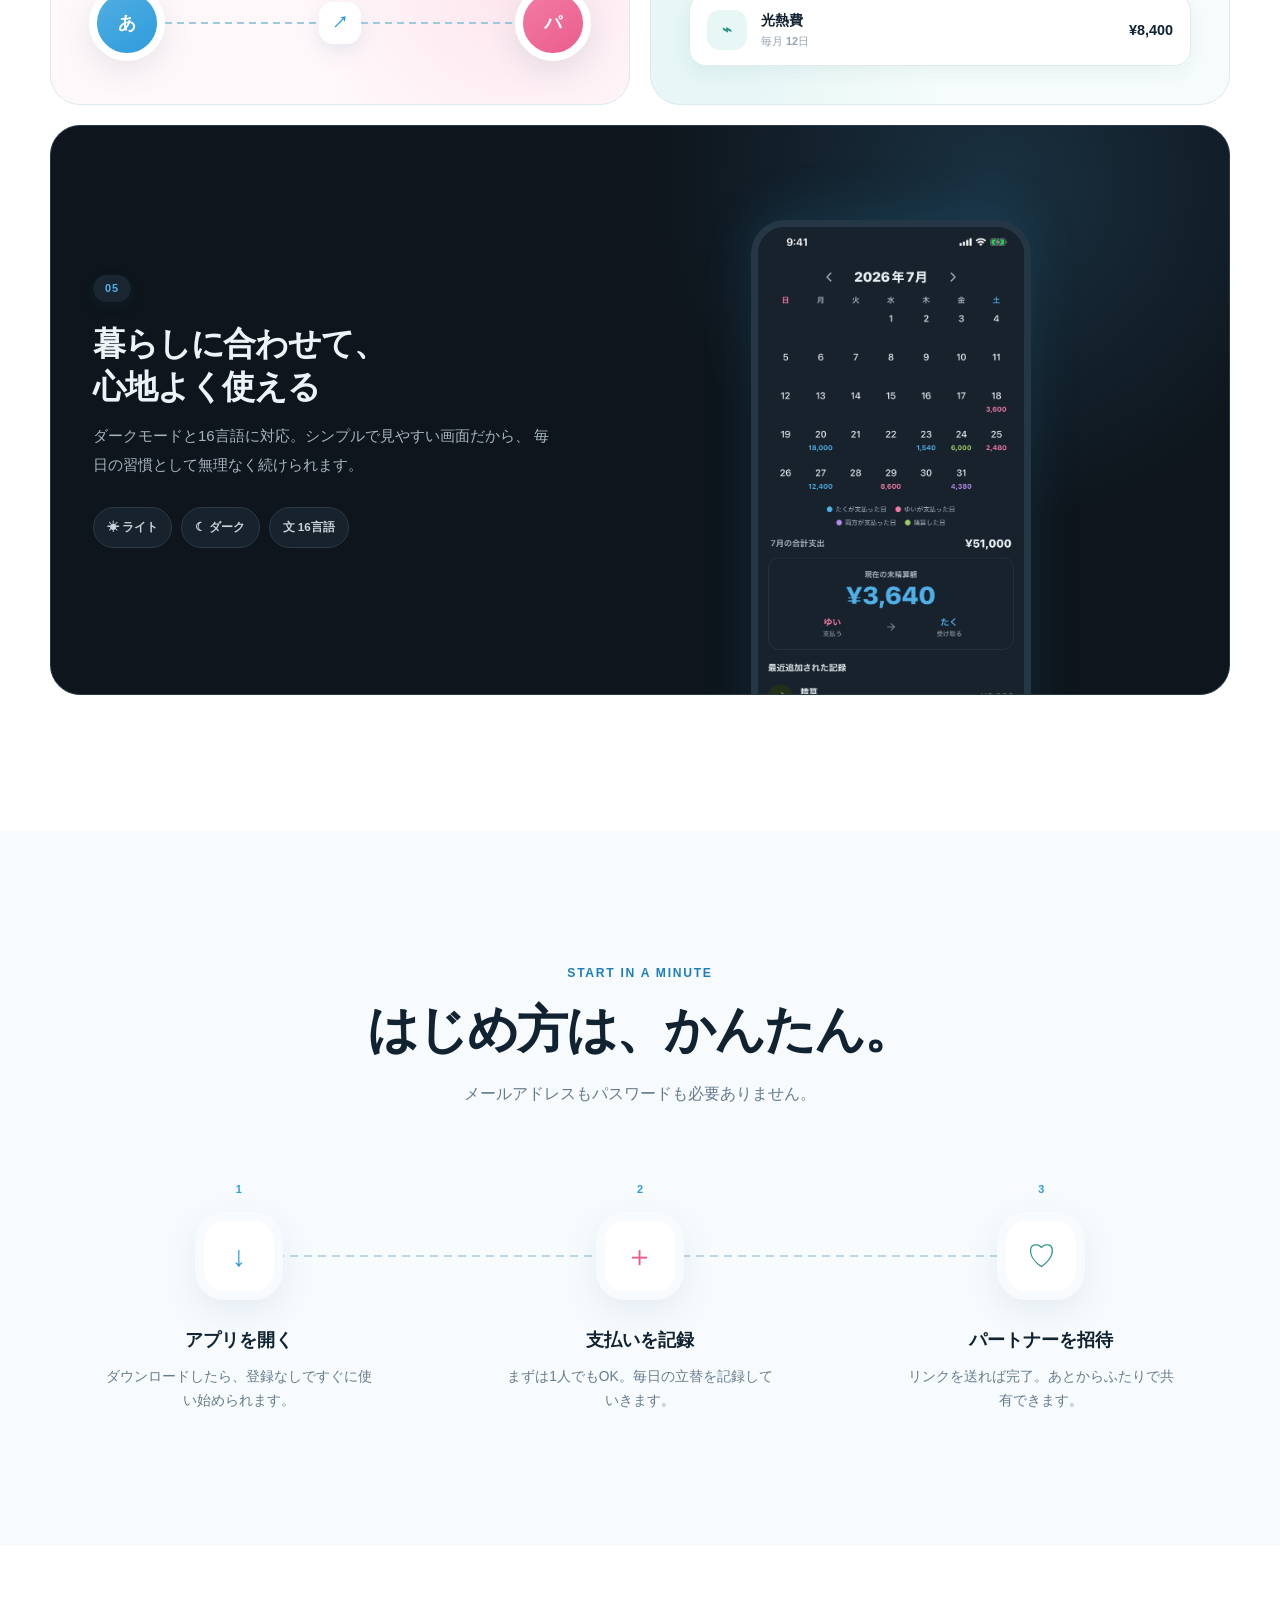
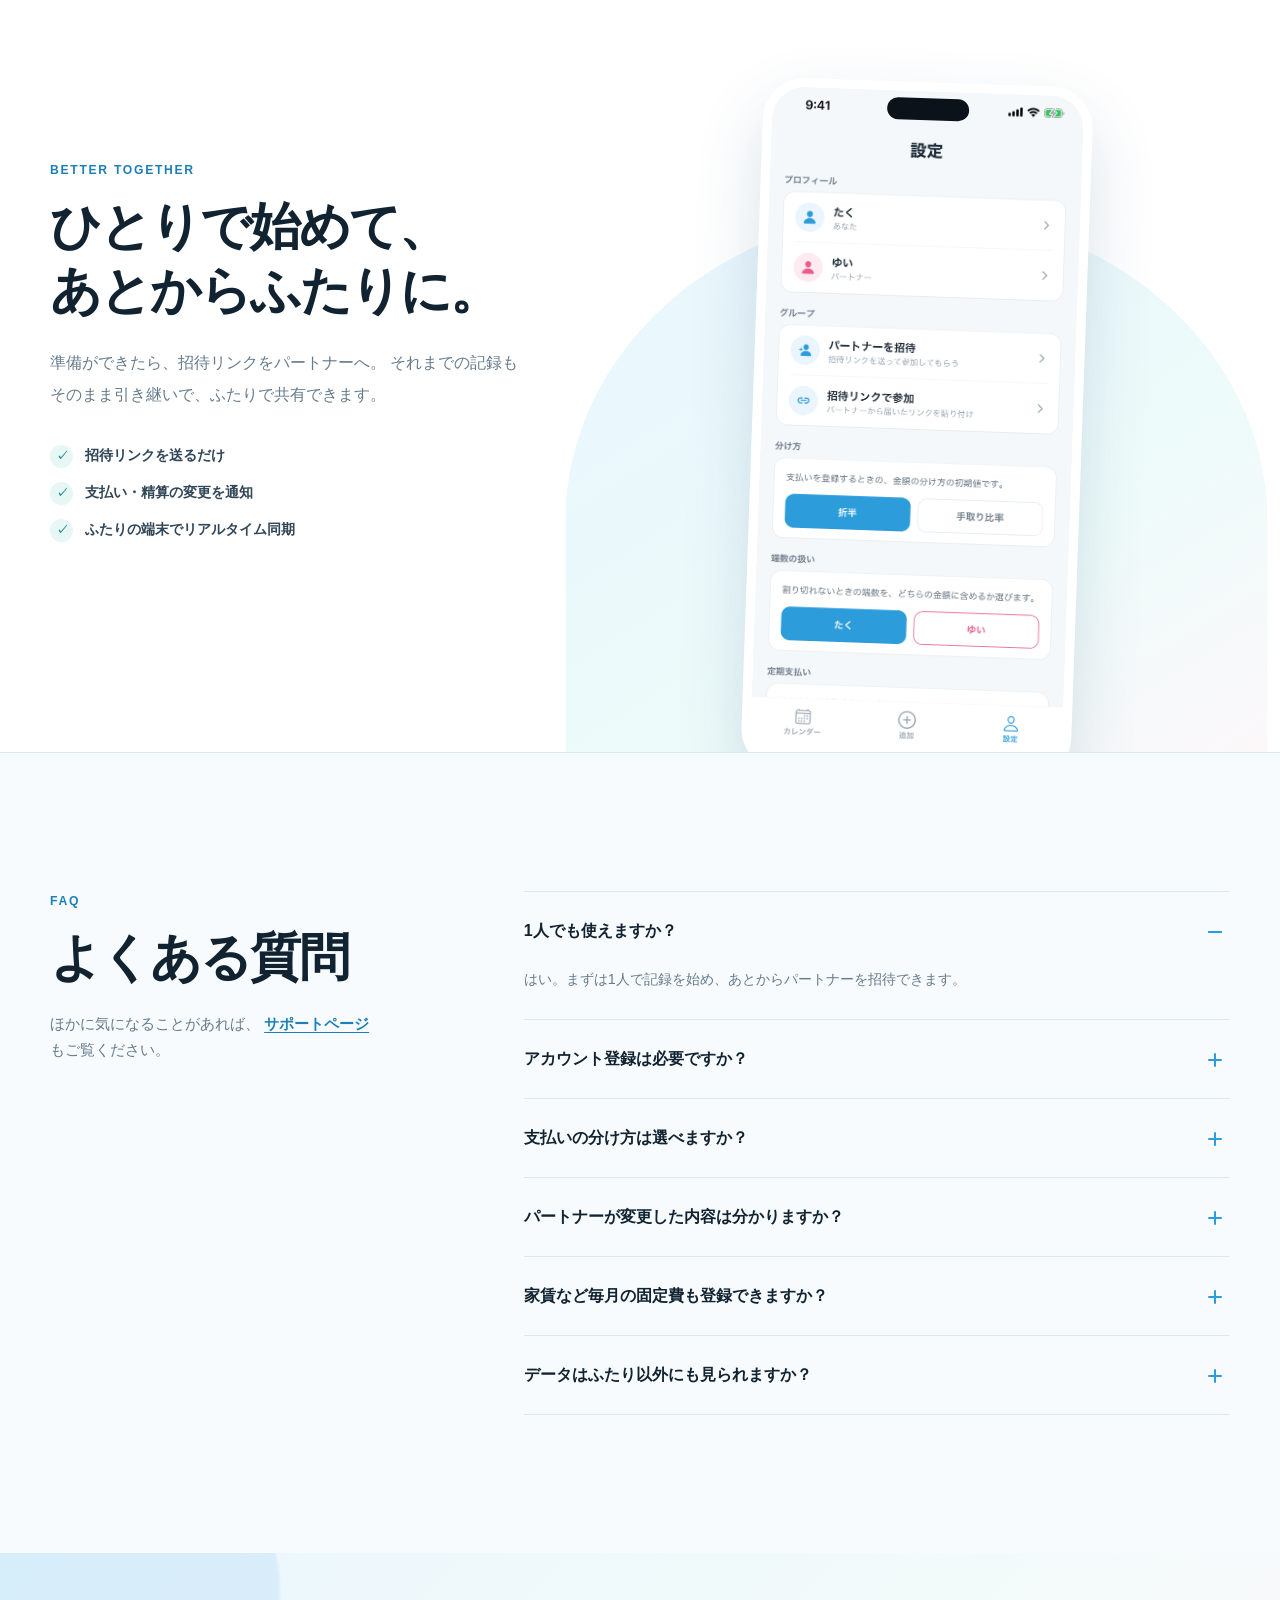
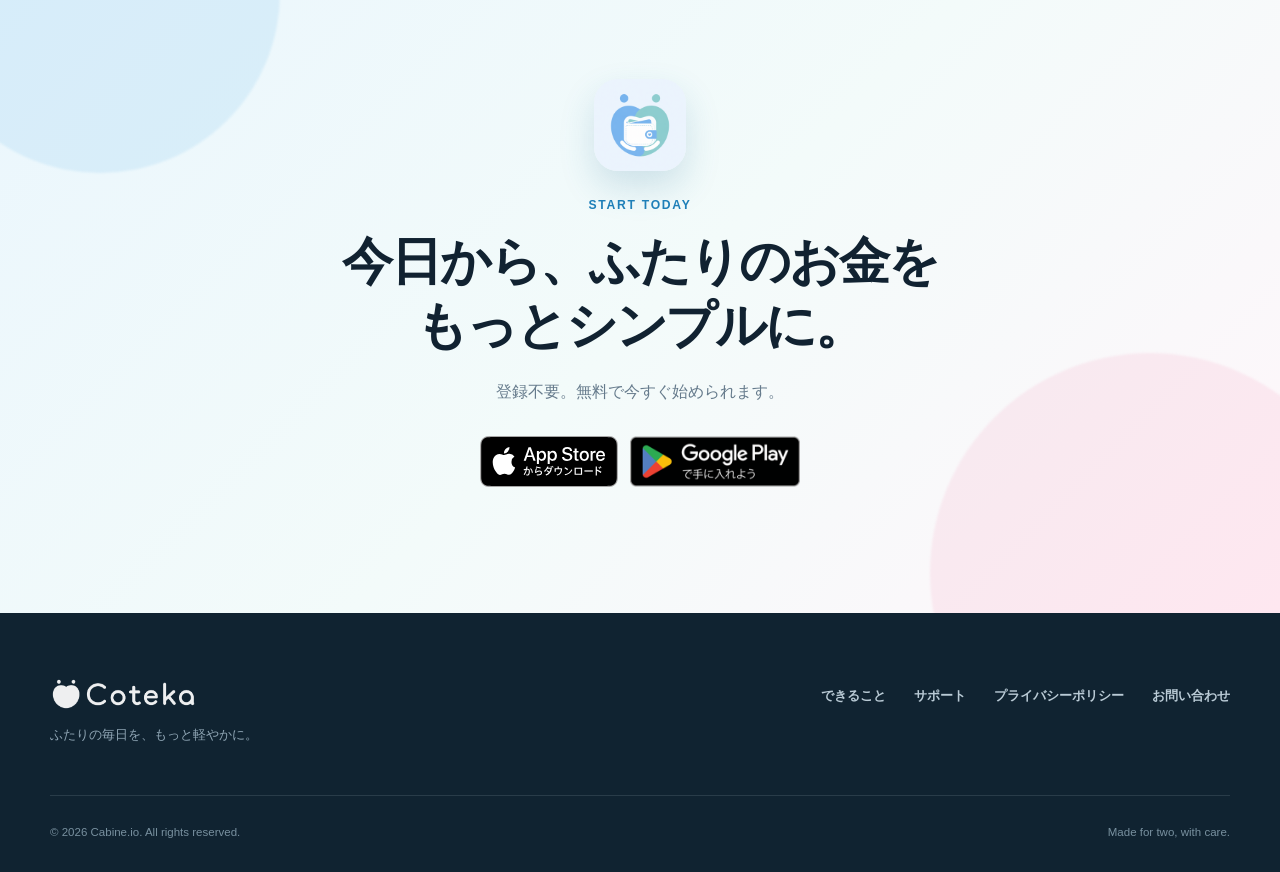
==== commit 4525ca0d: "Enhance Coteka LP features" ====
--- a/coteka/index.html
+++ b/coteka/index.html
@@ -7,7 +7,7 @@
     <title>Coteka（コテカ）｜ふたりの立替・精算アプリ</title>
     <meta
       name="description"
-      content="Coteka（コテカ）は、カップル・夫婦・同棲・ルームシェアなど、ふたりの毎日の立替をかんたんに記録・精算できるアプリです。"
+      content="Coteka（コテカ）は、ふたりの毎日の立替をかんたんに記録・精算できるアプリです。支払い・精算の変更や定期支払いも通知で確認できます。"
     >
     <link rel="canonical" href="https://cabine.io/coteka/">
     <meta property="og:type" content="website">
@@ -16,7 +16,7 @@
     <meta property="og:title" content="Coteka｜ふたりの立替、これひとつで">
     <meta
       property="og:description"
-      content="記録するだけで、誰がいくら払うかを自動計算。ふたりのための立替・精算アプリ。"
+      content="記録するだけで負担額を自動計算。支払い・精算の変更もすぐ届く、ふたりのための立替・精算アプリ。"
     >
     <meta property="og:url" content="https://cabine.io/coteka/">
     <meta property="og:image" content="https://cabine.io/coteka/assets/coteka-hero.png?v=20260802-1">
@@ -25,7 +25,7 @@
     <meta name="twitter:card" content="summary_large_image">
     <link rel="icon" type="image/png" href="../assets/coteka-icon.png">
     <link rel="apple-touch-icon" href="../assets/coteka-icon.png">
-    <link rel="stylesheet" href="./landing.css?v=20260729-3">
+    <link rel="stylesheet" href="./landing.css?v=20260802-3">
   </head>
   <body>
     <header class="site-header">
@@ -62,8 +62,8 @@
               <span>ふたりの「わかる」に。</span>
             </h1>
             <p class="hero-lead">
-              毎日の支払いをサクッと記録。誰がいくら払えばいいか、
-              Cotekaが自動で計算します。
+              毎日の支払いをサクッと記録。誰がいくら払えばいいかを自動で計算し、
+              ふたりの変更もすぐにお知らせします。
             </p>
             <div class="store-links" aria-label="アプリをダウンロード">
               <a
@@ -87,6 +87,7 @@
               <li>アカウント登録不要</li>
               <li>無料ではじめられる</li>
               <li>1人でも使える</li>
+              <li>支払い・精算の変更を通知</li>
             </ul>
           </div>
 
@@ -223,28 +224,62 @@
                 <span class="card-number">01</span>
                 <h3>ふたりに合う<br>分け方を選べる</h3>
                 <p>
-                  きっちり折半、手取りに合わせた比率、どちらか一方の負担まで。
-                  端数をどちらが持つかも決められます。
+                  支払いごとに、折半・手取り比率・個別負担を選べます。
+                  個人の買い物など、片方だけが負担する分も自由に調整できます。
                 </p>
-                <div class="split-options" aria-hidden="true">
-                  <span class="active">折半</span>
-                  <span>手取り比率</span>
-                  <span>自由に調整</span>
-                </div>
-              </div>
-              <div class="balance-visual" aria-label="4,500円を2,250円ずつ折半">
-                <p>スーパー</p>
+                <div class="split-options" role="group" aria-label="支払いの分け方を試す">
+                  <button type="button" data-split="half" aria-pressed="false" aria-controls="balance-example">折半</button>
+                  <button type="button" data-split="ratio" aria-pressed="false" aria-controls="balance-example">手取り比率</button>
+                  <button type="button" data-split="personal" aria-pressed="true" aria-controls="balance-example">個別負担</button>
+                </div>
+              </div>
+              <div class="balance-visual" id="balance-example">
+                <p id="balance-label">個人の買い物</p>
                 <strong>¥4,500</strong>
                 <div class="balance-line">
-                  <span><small>あなた</small>¥2,250</span>
+                  <span><small>あなた</small><b id="your-balance">¥4,500</b></span>
                   <i aria-hidden="true"></i>
-                  <span><small>パートナー</small>¥2,250</span>
+                  <span><small>パートナー</small><b id="partner-balance">¥0</b></span>
+                </div>
+                <p class="visually-hidden" id="balance-status" aria-live="polite"></p>
+              </div>
+            </article>
+
+            <article class="feature-card feature-card-wide notification-card">
+              <div class="notification-copy">
+                <span class="card-number">02</span>
+                <h3>変更がすぐ届く。<br>ふたりでダブルチェック</h3>
+                <p>
+                  パートナーが支払い・精算を追加、編集、削除するとすぐに通知。
+                  定期支払いの発生も確認できるため、見落としや入力間違いに気づきやすくなります。
+                </p>
+                <div class="notification-tags" aria-label="通知される内容">
+                  <span>追加・編集・削除</span>
+                  <span>定期支払い</span>
+                </div>
+              </div>
+              <div class="notification-visual" aria-label="Cotekaから届く支払い、精算、定期支払いの通知例">
+                <p class="notification-date">きょう</p>
+                <div class="notification-item">
+                  <span class="notification-icon notification-icon-blue" aria-hidden="true">¥</span>
+                  <p><strong>Coteka</strong><small>パートナーさんが支払いを追加しました</small></p>
+                  <time>たった今</time>
+                </div>
+                <div class="notification-item">
+                  <span class="notification-icon notification-icon-pink" aria-hidden="true">↔</span>
+                  <p><strong>Coteka</strong><small>パートナーさんが精算を編集しました</small></p>
+                  <time>1分前</time>
+                </div>
+                <div class="notification-item">
+                  <span class="notification-icon notification-icon-mint" aria-hidden="true">↻</span>
+                  <p><strong>Coteka</strong><small>定期支払い「家賃」が記録されました</small></p>
+                  <time>9:00</time>
                 </div>
               </div>
             </article>
 
             <article class="feature-card invite-card">
-              <span class="card-number">02</span>
+              <span class="card-number">03</span>
               <h3>招待リンクで<br>すぐにつながる</h3>
               <p>リンクを送るだけ。ふたりの記録はリアルタイムで同じ画面に。</p>
               <div class="invite-visual" aria-hidden="true">
@@ -255,7 +290,7 @@
             </article>
 
             <article class="feature-card recurring-card">
-              <span class="card-number">03</span>
+              <span class="card-number">04</span>
               <h3>毎月の支払いは<br>自動で記録</h3>
               <p>家賃や光熱費などの固定費は、定期支払いに登録して手間を省けます。</p>
               <div class="recurring-list" aria-hidden="true">
@@ -266,7 +301,7 @@
 
             <article class="feature-card feature-card-wide theme-card">
               <div class="theme-copy">
-                <span class="card-number">04</span>
+                <span class="card-number">05</span>
                 <h3>暮らしに合わせて、<br>心地よく使える</h3>
                 <p>
                   ダークモードと16言語に対応。シンプルで見やすい画面だから、
@@ -374,8 +409,15 @@
             <details>
               <summary>支払いの分け方は選べますか？</summary>
               <p>
-                折半・手取り比率・片方負担から選べます。負担額を直接調整することもでき、
-                割り切れない端数をどちらが負担するかも設定できます。
+                支払いごとに折半・手取り比率・個別負担を選べます。個人の買い物など、
+                片方だけが負担する支払いも設定でき、負担額を直接調整できます。
+              </p>
+            </details>
+            <details>
+              <summary>パートナーが変更した内容は分かりますか？</summary>
+              <p>
+                はい。支払い・精算の追加、編集、削除や、定期支払いの発生を通知で確認できます。
+                ふたりで変更をダブルチェックできるため、見落としや入力間違いに気づきやすくなります。
               </p>
             </details>
             <details>
@@ -452,5 +494,6 @@
         <p>Made for two, with care.</p>
       </div>
     </footer>
+    <script src="./landing.js?v=20260802-1"></script>
   </body>
 </html>
--- a/coteka/landing.css
+++ b/coteka/landing.css
@@ -56,6 +56,17 @@
   -webkit-tap-highlight-color: transparent;
 }
 
+.visually-hidden {
+  position: absolute !important;
+  width: 1px !important;
+  height: 1px !important;
+  padding: 0 !important;
+  overflow: hidden !important;
+  clip: rect(0, 0, 0, 0) !important;
+  white-space: nowrap !important;
+  border: 0 !important;
+}
+
 .section-shell {
   width: min(1180px, calc(100% - 48px));
   margin-inline: auto;
@@ -675,19 +686,42 @@
   background: #fff;
 }
 
-.split-options span {
+.split-options button {
   flex: 1;
   padding: 9px 7px;
+  border: 0;
   border-radius: 11px;
   color: var(--muted);
+  background: transparent;
+  cursor: pointer;
+  font: inherit;
   font-size: 0.73rem;
   font-weight: 750;
   text-align: center;
-}
-
-.split-options .active {
+  transition:
+    color 180ms ease,
+    background-color 180ms ease,
+    transform 180ms ease;
+}
+
+.split-options button:hover {
+  color: var(--blue-dark);
+  background: var(--blue-pale);
+}
+
+.split-options button:focus-visible {
+  outline: 3px solid rgba(45, 156, 219, 0.28);
+  outline-offset: 2px;
+}
+
+.split-options button[aria-pressed="true"] {
   color: #fff;
   background: var(--blue);
+}
+
+.split-options button[aria-pressed="true"]:hover {
+  color: #fff;
+  background: var(--blue-dark);
 }
 
 .balance-visual {
@@ -731,6 +765,32 @@
   text-align: center;
 }
 
+.balance-line b {
+  display: block;
+  font: inherit;
+  font-variant-numeric: tabular-nums;
+}
+
+.balance-line b.is-changing {
+  animation: balance-pop 420ms ease-out;
+}
+
+@keyframes balance-pop {
+  0% {
+    opacity: 0.55;
+    transform: translateY(5px) scale(0.97);
+  }
+
+  55% {
+    opacity: 1;
+    transform: translateY(-2px) scale(1.04);
+  }
+
+  100% {
+    transform: none;
+  }
+}
+
 .balance-line span:last-child {
   color: var(--pink);
   background: var(--pink-soft);
@@ -747,6 +807,118 @@
   display: block;
   height: 2px;
   background: linear-gradient(90deg, var(--blue), var(--pink));
+}
+
+.notification-card {
+  min-height: 560px;
+  background:
+    radial-gradient(circle at 86% 15%, rgba(235, 92, 141, 0.13), transparent 30%),
+    radial-gradient(circle at 10% 90%, rgba(45, 156, 219, 0.13), transparent 34%),
+    linear-gradient(135deg, #f2f9fe, #fff8fb);
+}
+
+.notification-tags {
+  display: flex;
+  margin-top: 28px;
+  flex-wrap: wrap;
+  gap: 9px;
+}
+
+.notification-tags span {
+  padding: 9px 13px;
+  border: 1px solid rgba(45, 156, 219, 0.16);
+  border-radius: 999px;
+  color: var(--blue-dark);
+  background: rgba(255, 255, 255, 0.88);
+  font-size: 0.73rem;
+  font-weight: 750;
+}
+
+.notification-visual {
+  padding: 24px;
+  border: 1px solid rgba(194, 211, 222, 0.9);
+  border-radius: 28px;
+  background: rgba(226, 238, 246, 0.9);
+  box-shadow: 0 24px 55px rgba(31, 70, 94, 0.14);
+}
+
+.notification-date {
+  margin: 0 0 10px !important;
+  color: var(--muted) !important;
+  font-size: 0.7rem !important;
+  font-weight: 800;
+  text-align: center;
+}
+
+.notification-item {
+  display: grid;
+  padding: 14px;
+  align-items: center;
+  gap: 11px;
+  border: 1px solid rgba(207, 221, 230, 0.9);
+  border-radius: 18px;
+  background: rgba(255, 255, 255, 0.94);
+  box-shadow: 0 8px 24px rgba(31, 70, 94, 0.08);
+  grid-template-columns: 42px 1fr auto;
+}
+
+.notification-item + .notification-item {
+  margin-top: 9px;
+}
+
+.notification-icon {
+  display: grid;
+  width: 42px;
+  height: 42px;
+  place-items: center;
+  border-radius: 13px;
+  font-size: 1rem;
+  font-weight: 850;
+}
+
+.notification-icon-blue {
+  color: #167eb8;
+  background: var(--blue-soft);
+}
+
+.notification-icon-pink {
+  color: #c33f70;
+  background: var(--pink-soft);
+}
+
+.notification-icon-mint {
+  color: #168d85;
+  background: #e4f7f4;
+}
+
+.notification-item p {
+  color: var(--ink);
+  font-size: 0.8rem;
+  line-height: 1.35;
+}
+
+.notification-item strong,
+.notification-item small {
+  display: block;
+}
+
+.notification-item strong {
+  font-size: 0.76rem;
+  font-weight: 800;
+}
+
+.notification-item small {
+  margin-top: 3px;
+  color: var(--ink-soft);
+  font-size: 0.72rem;
+  line-height: 1.45;
+}
+
+.notification-item time {
+  align-self: start;
+  color: var(--muted-light);
+  font-size: 0.62rem;
+  white-space: nowrap;
 }
 
 .invite-card {
@@ -1536,6 +1708,28 @@
     font-size: 0.95rem;
   }
 
+  .notification-card {
+    min-height: auto;
+  }
+
+  .notification-visual {
+    padding: 14px;
+  }
+
+  .notification-item {
+    padding: 12px;
+    grid-template-columns: 38px 1fr;
+  }
+
+  .notification-icon {
+    width: 38px;
+    height: 38px;
+  }
+
+  .notification-item time {
+    display: none;
+  }
+
   .invite-visual {
     right: 25px;
     left: 25px;
@@ -1659,6 +1853,8 @@
   *,
   *::before,
   *::after {
+    animation-duration: 0.01ms !important;
+    animation-iteration-count: 1 !important;
     scroll-behavior: auto !important;
     transition-duration: 0.01ms !important;
   }
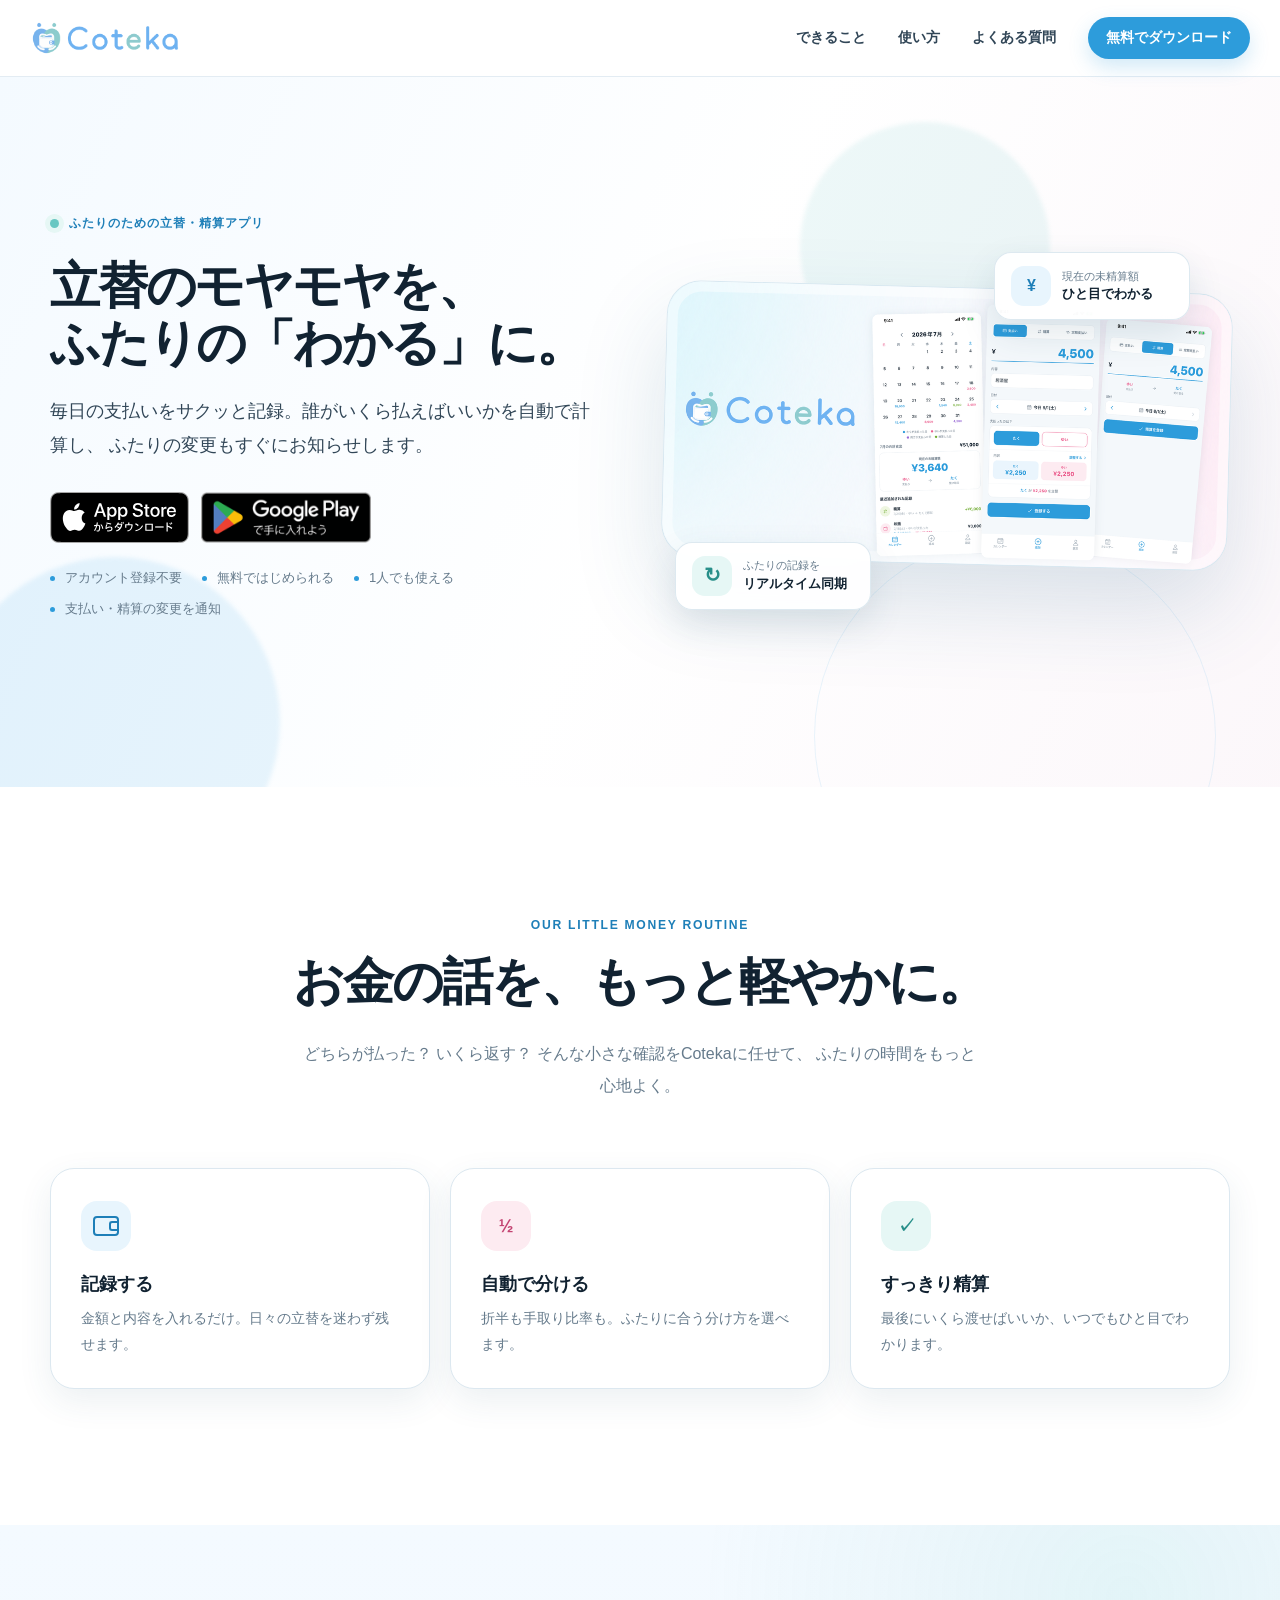
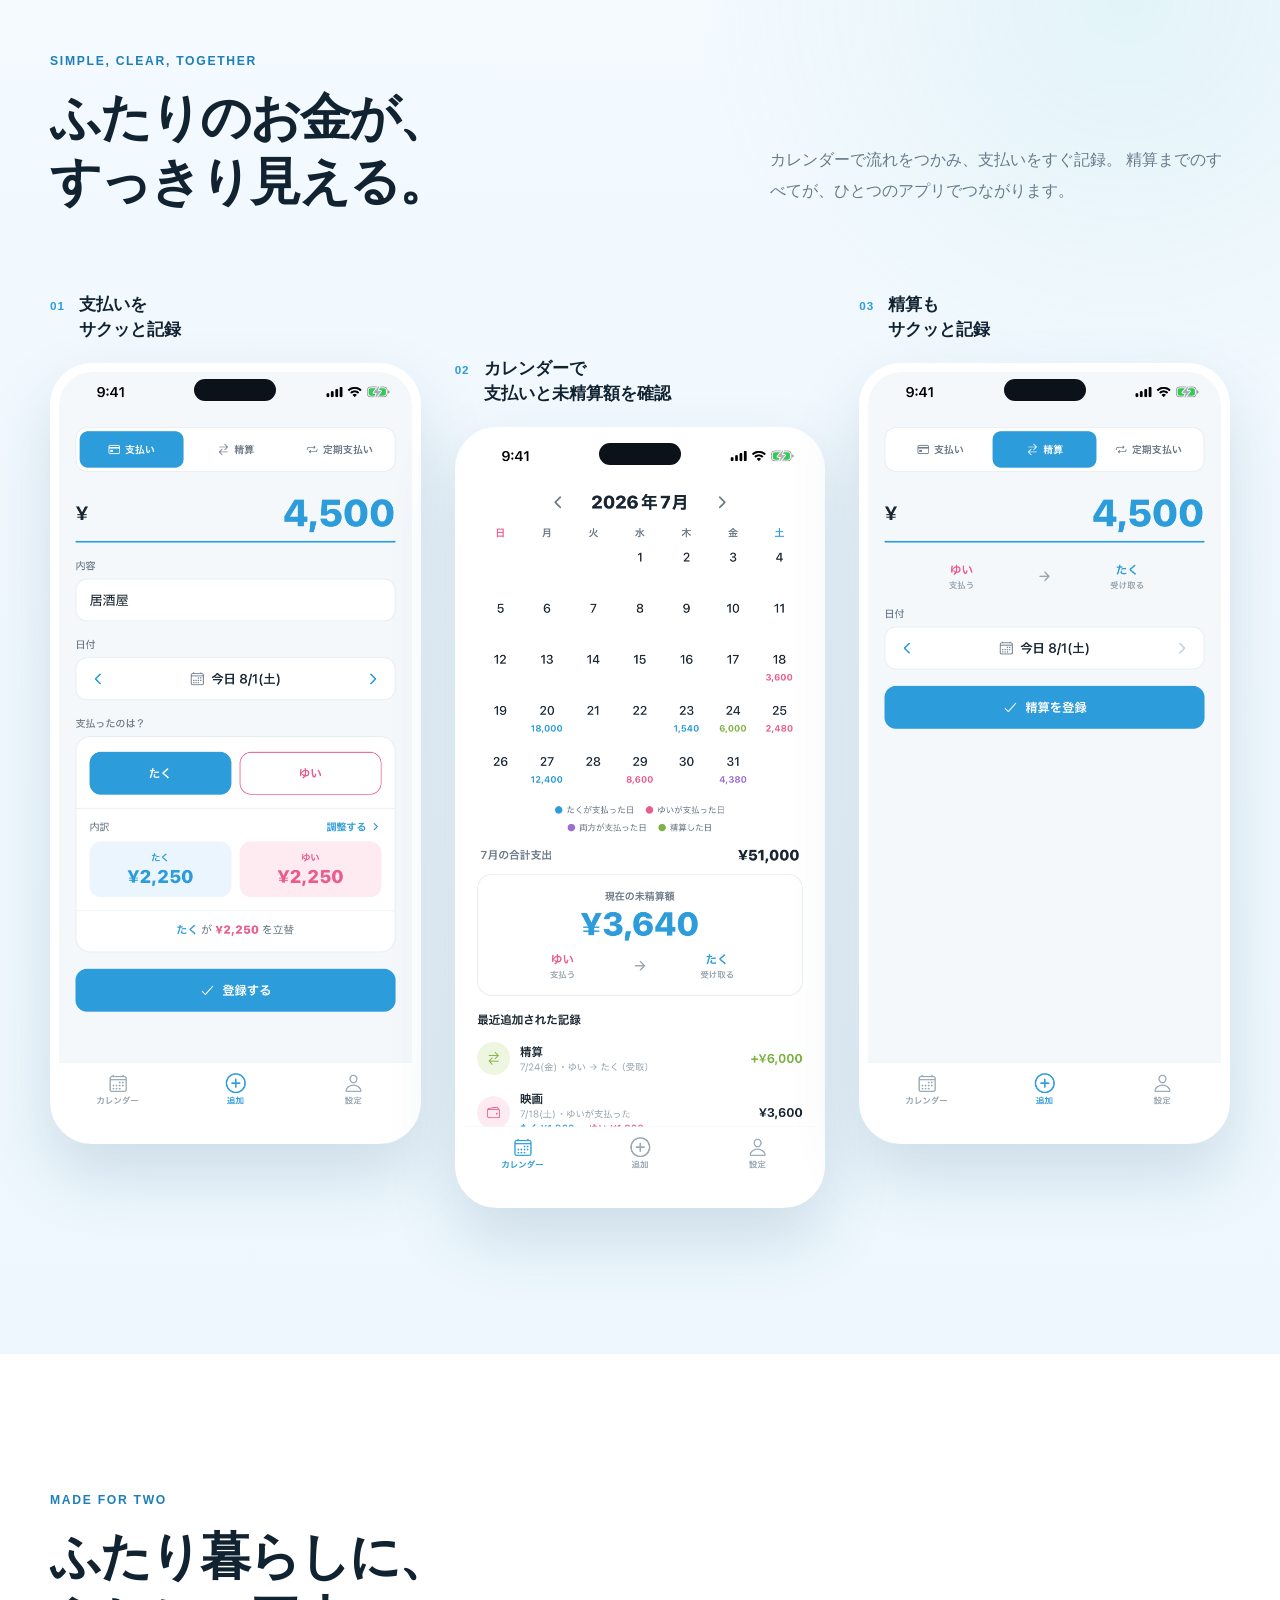
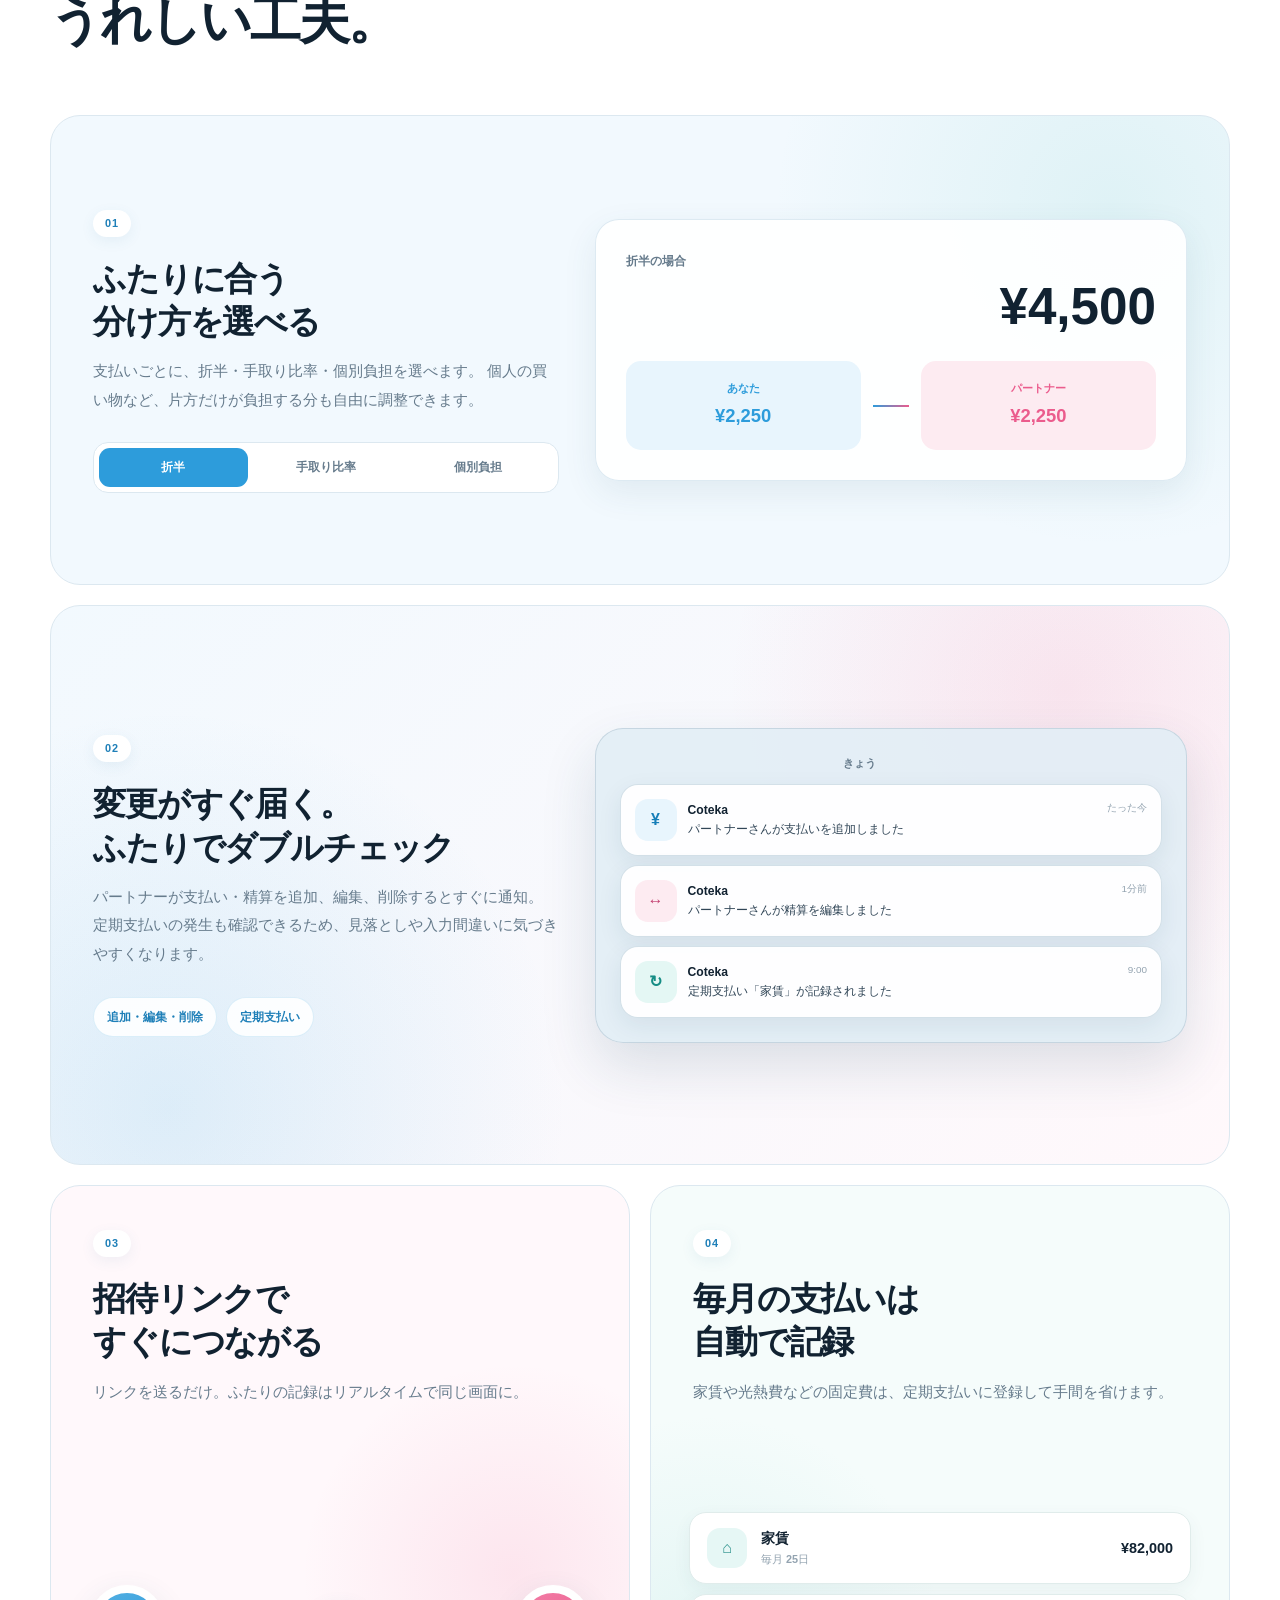
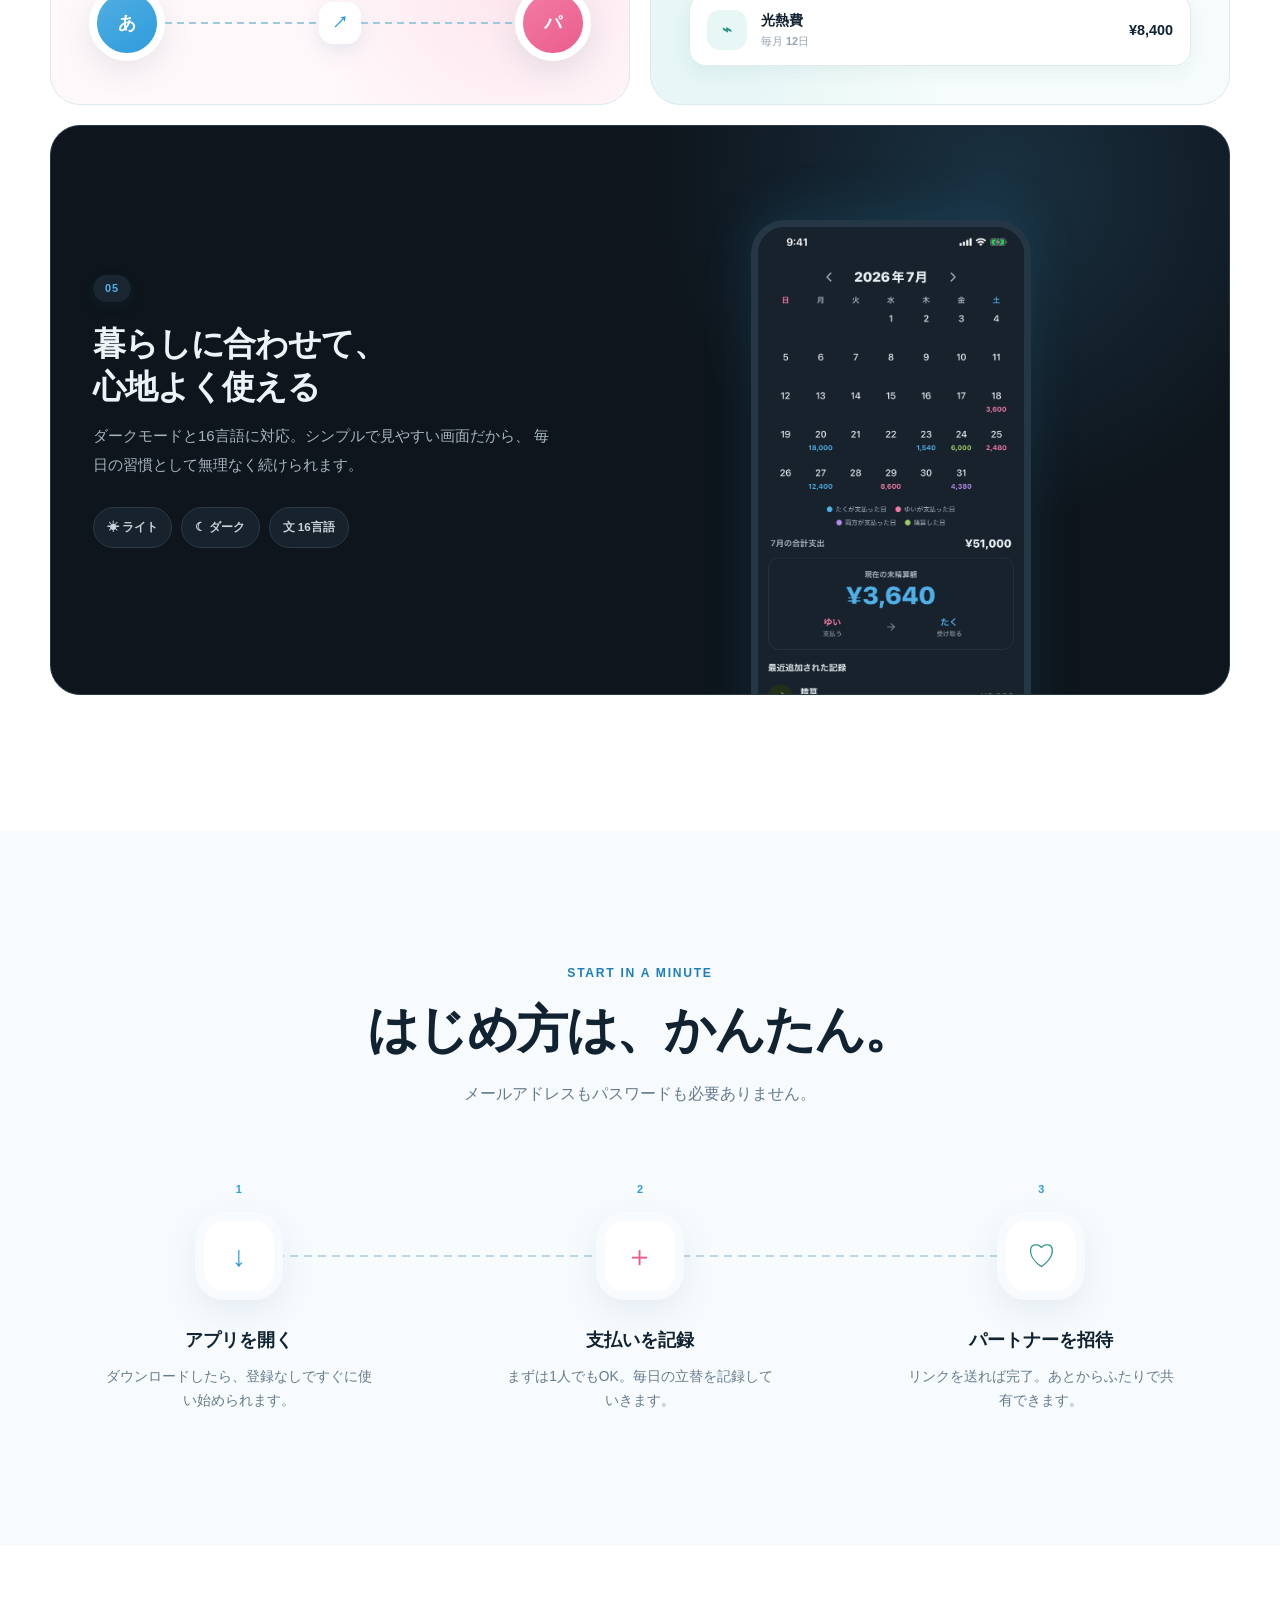
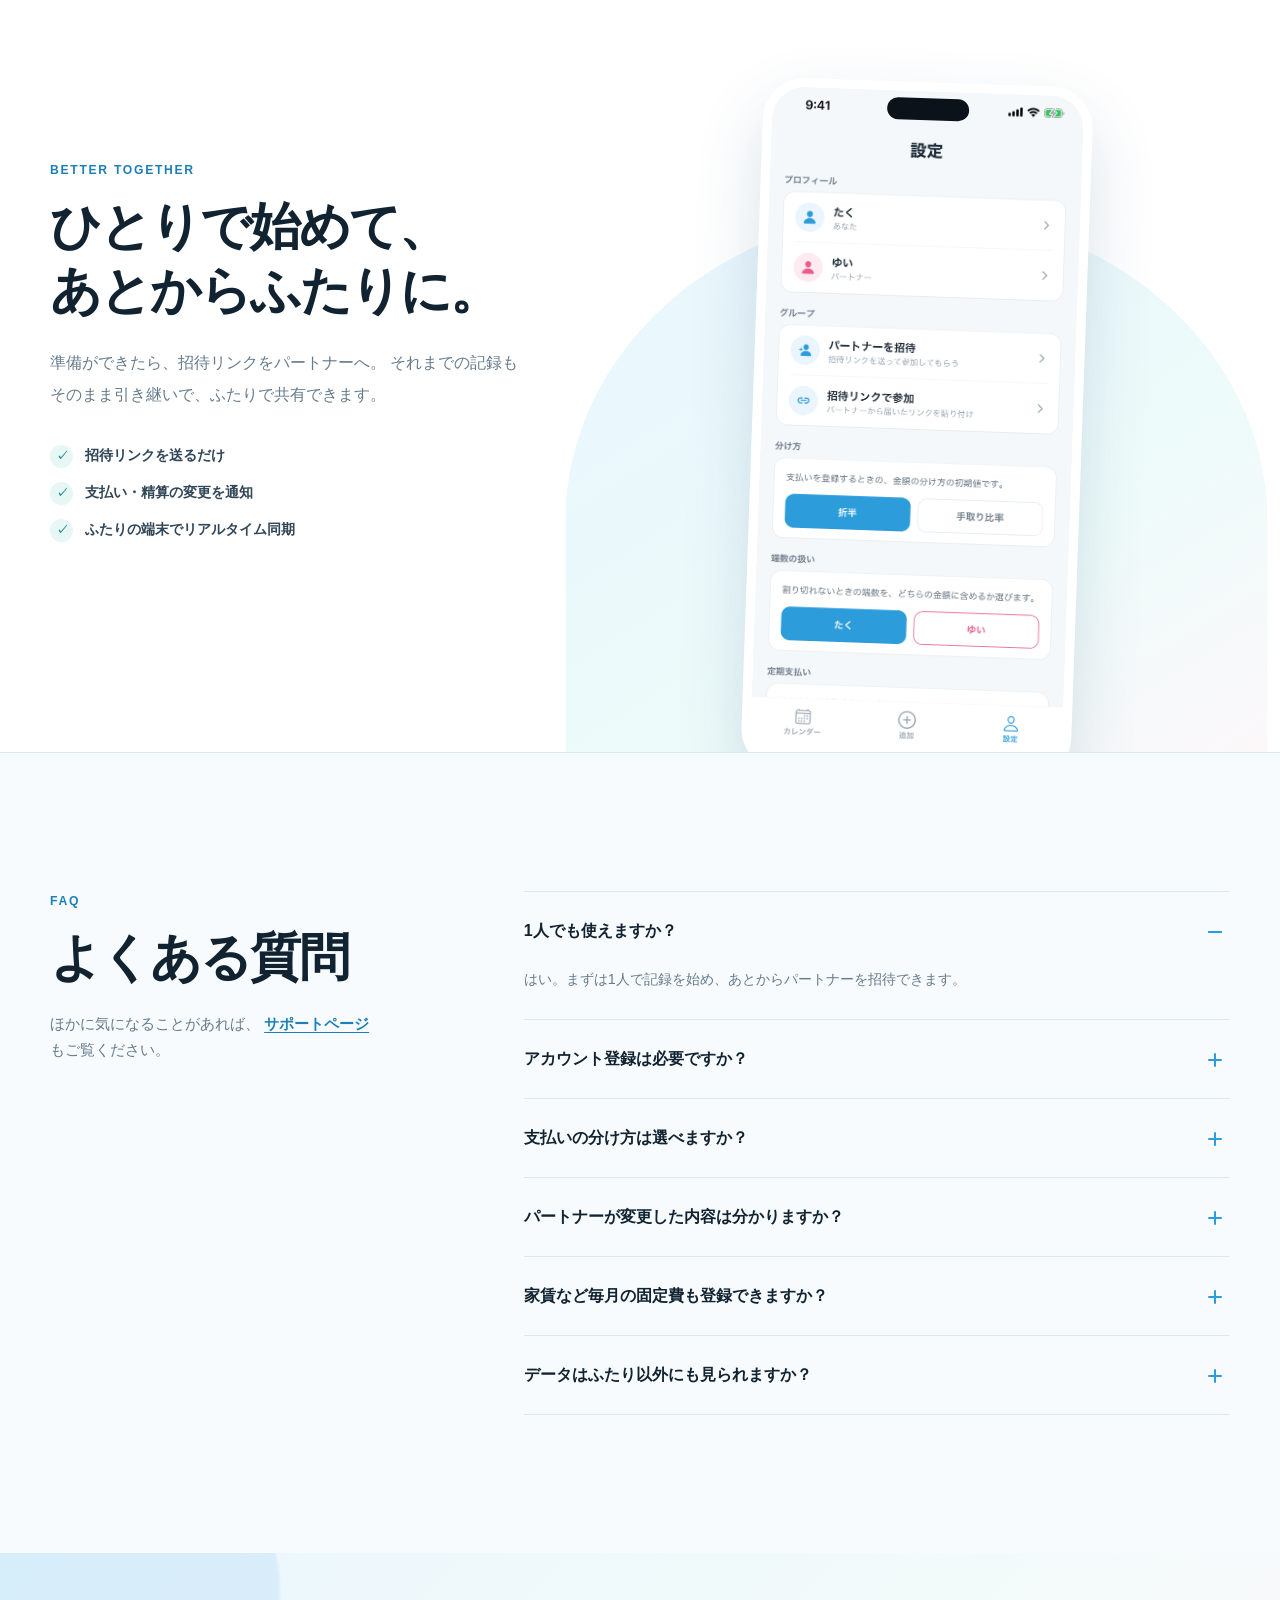
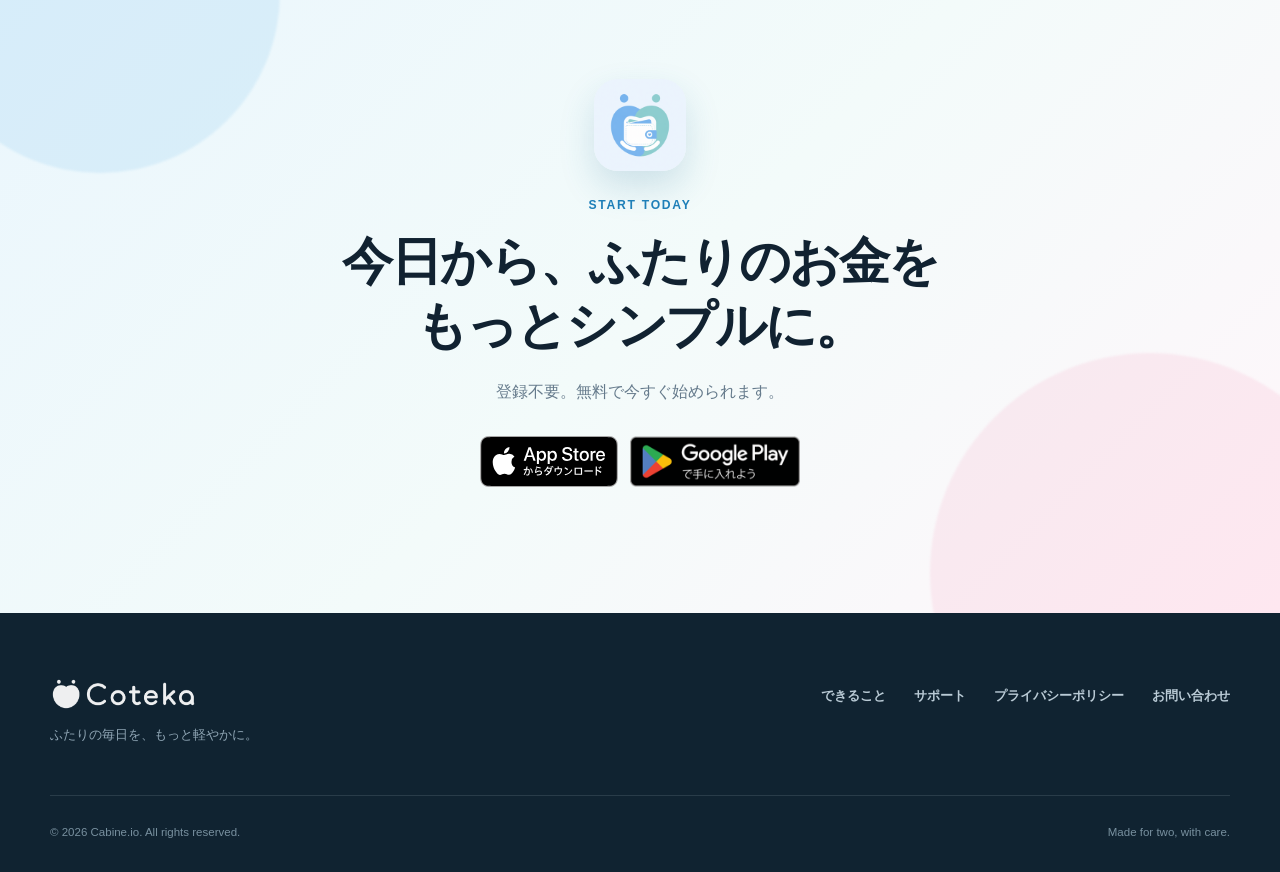
==== commit 2452e889: "Default Coteka split to equal" ====
--- a/coteka/index.html
+++ b/coteka/index.html
@@ -228,18 +228,18 @@
                   個人の買い物など、片方だけが負担する分も自由に調整できます。
                 </p>
                 <div class="split-options" role="group" aria-label="支払いの分け方を試す">
-                  <button type="button" data-split="half" aria-pressed="false" aria-controls="balance-example">折半</button>
+                  <button type="button" data-split="half" aria-pressed="true" aria-controls="balance-example">折半</button>
                   <button type="button" data-split="ratio" aria-pressed="false" aria-controls="balance-example">手取り比率</button>
-                  <button type="button" data-split="personal" aria-pressed="true" aria-controls="balance-example">個別負担</button>
+                  <button type="button" data-split="personal" aria-pressed="false" aria-controls="balance-example">個別負担</button>
                 </div>
               </div>
               <div class="balance-visual" id="balance-example">
-                <p id="balance-label">個人の買い物</p>
+                <p id="balance-label">折半の場合</p>
                 <strong>¥4,500</strong>
                 <div class="balance-line">
-                  <span><small>あなた</small><b id="your-balance">¥4,500</b></span>
+                  <span><small>あなた</small><b id="your-balance">¥2,250</b></span>
                   <i aria-hidden="true"></i>
-                  <span><small>パートナー</small><b id="partner-balance">¥0</b></span>
+                  <span><small>パートナー</small><b id="partner-balance">¥2,250</b></span>
                 </div>
                 <p class="visually-hidden" id="balance-status" aria-live="polite"></p>
               </div>
